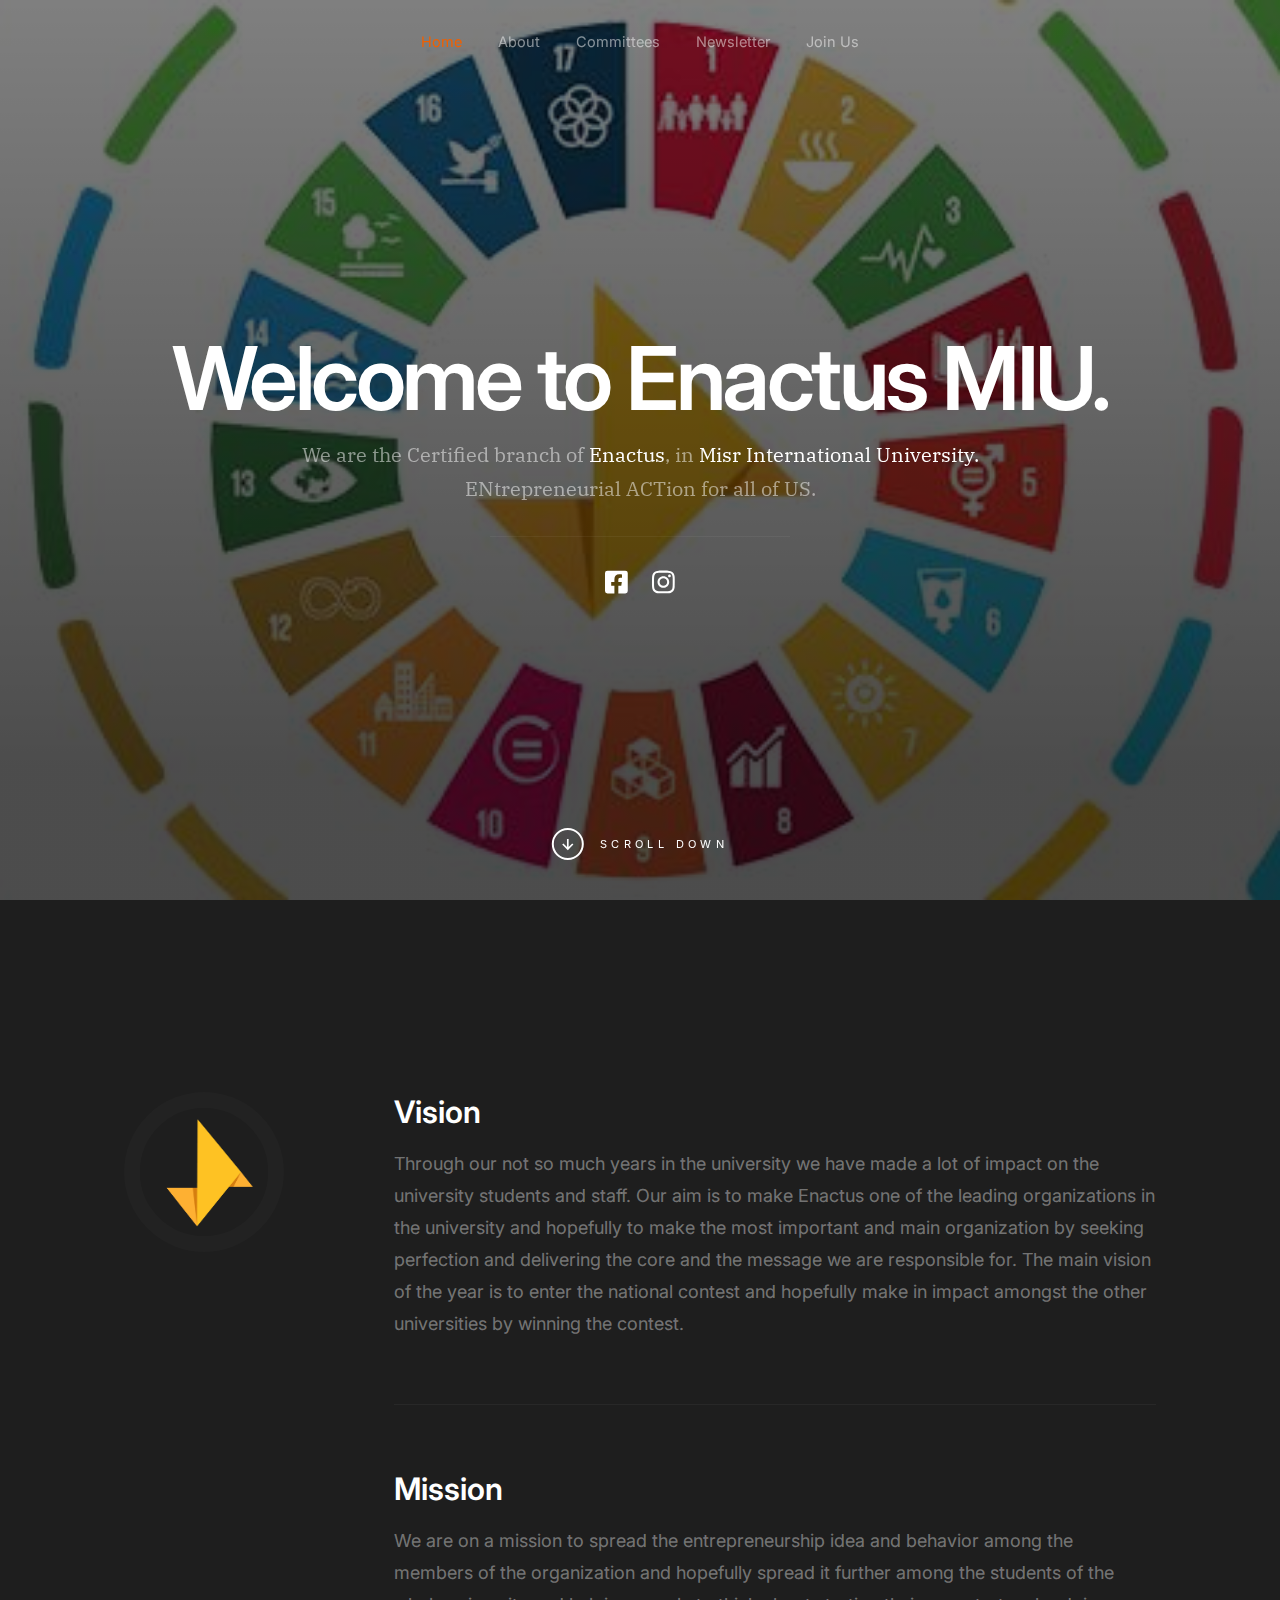
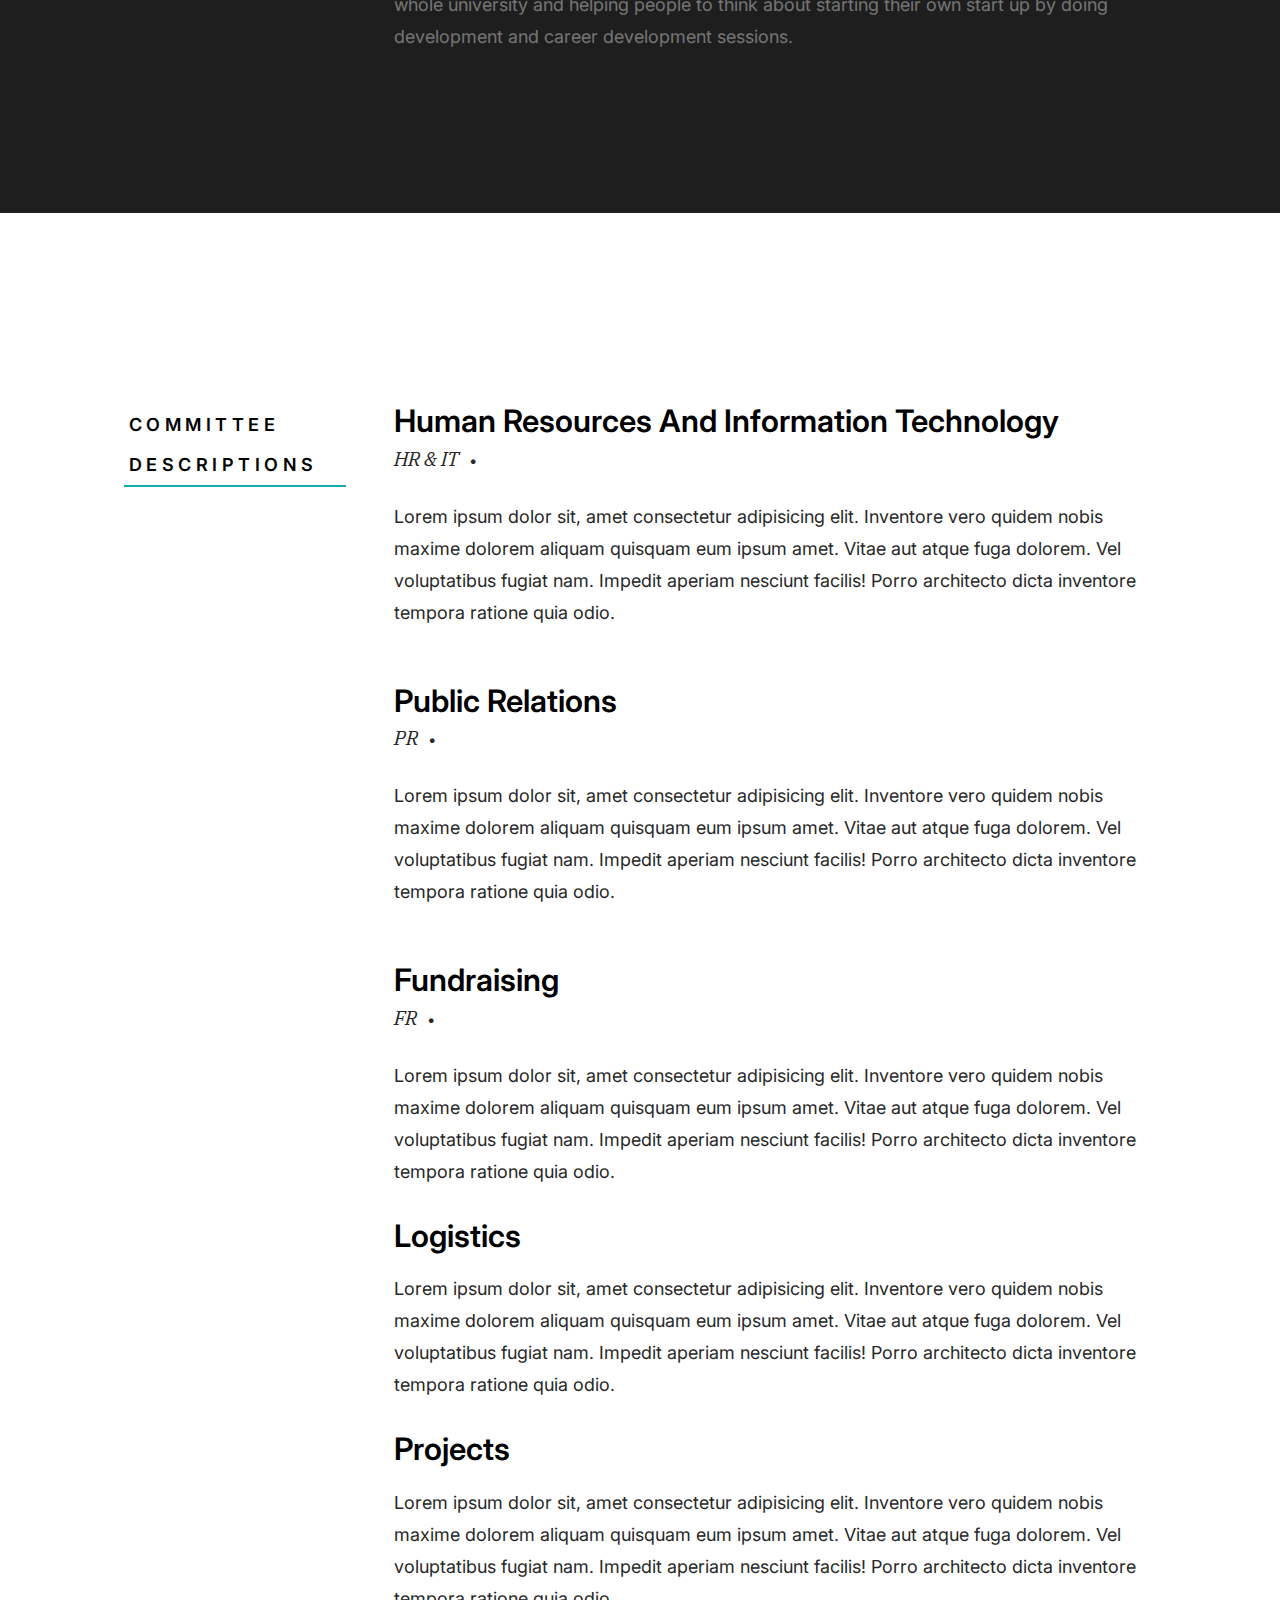
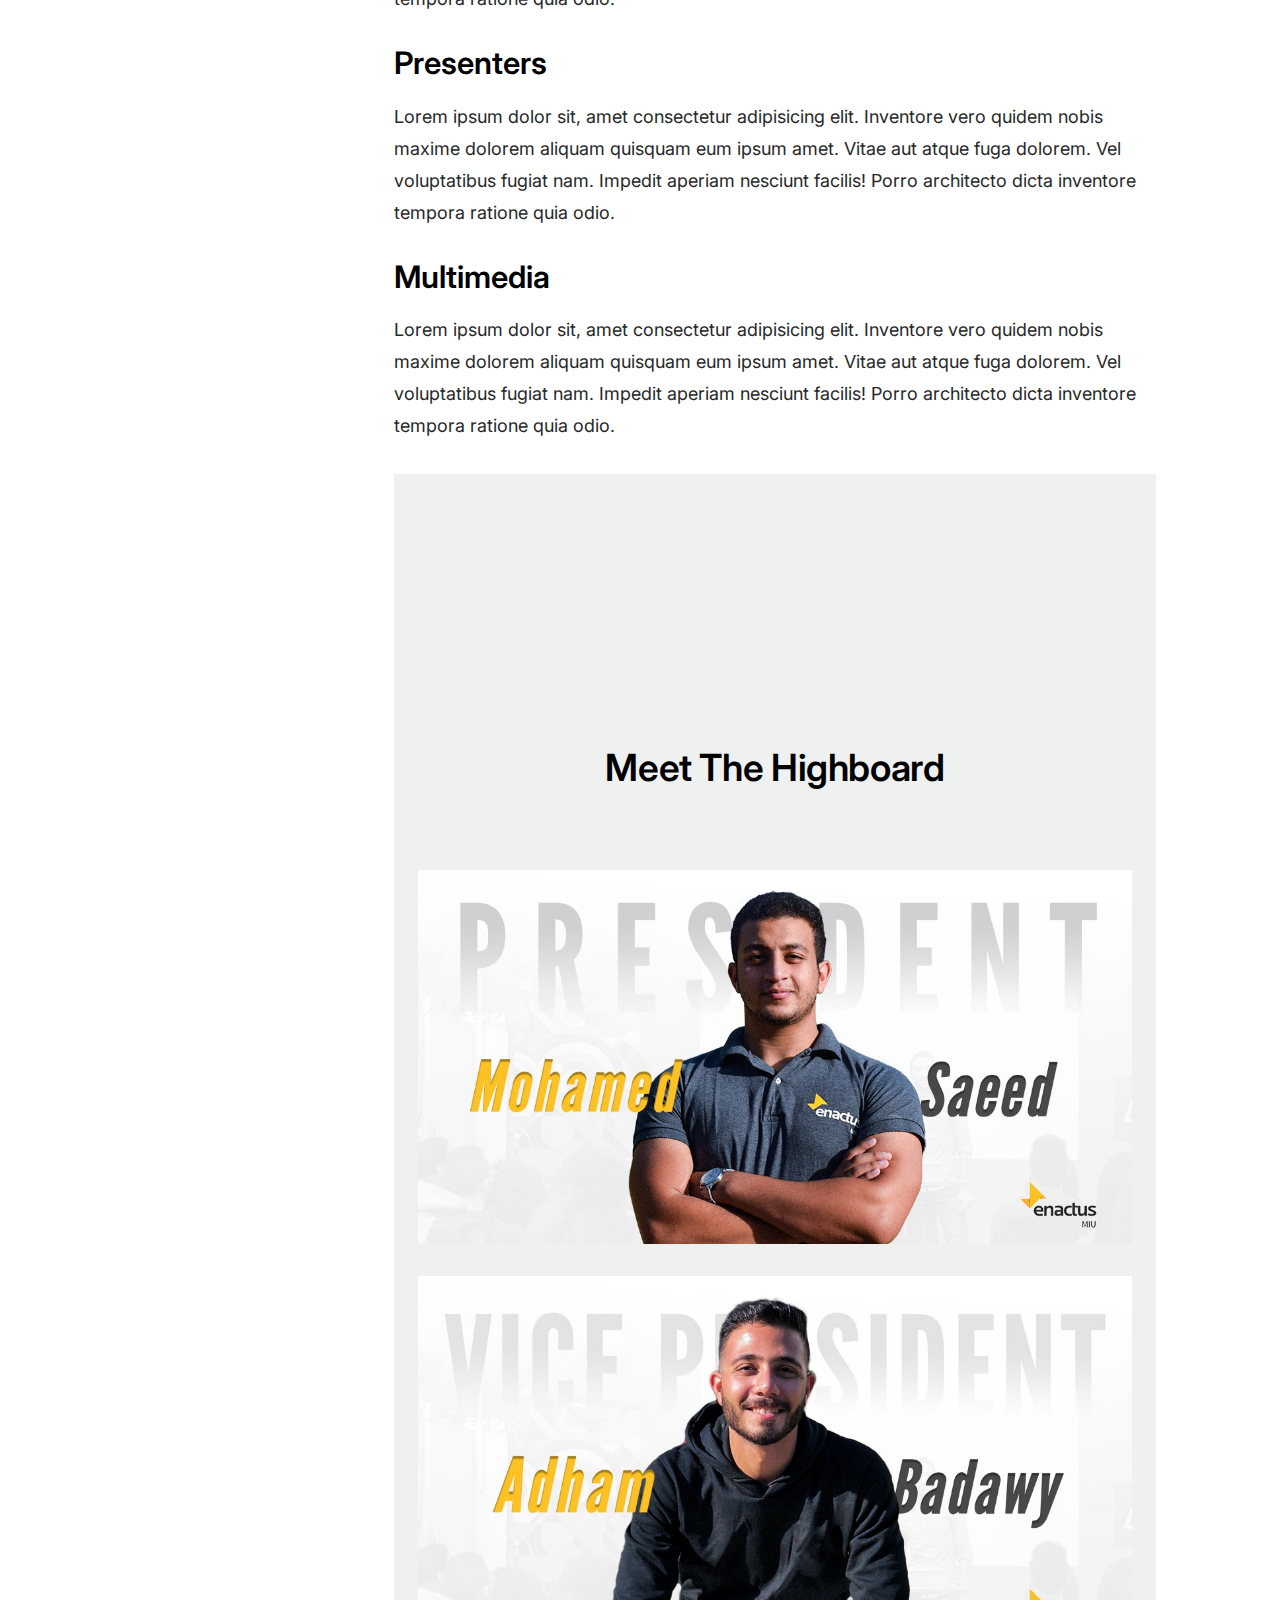
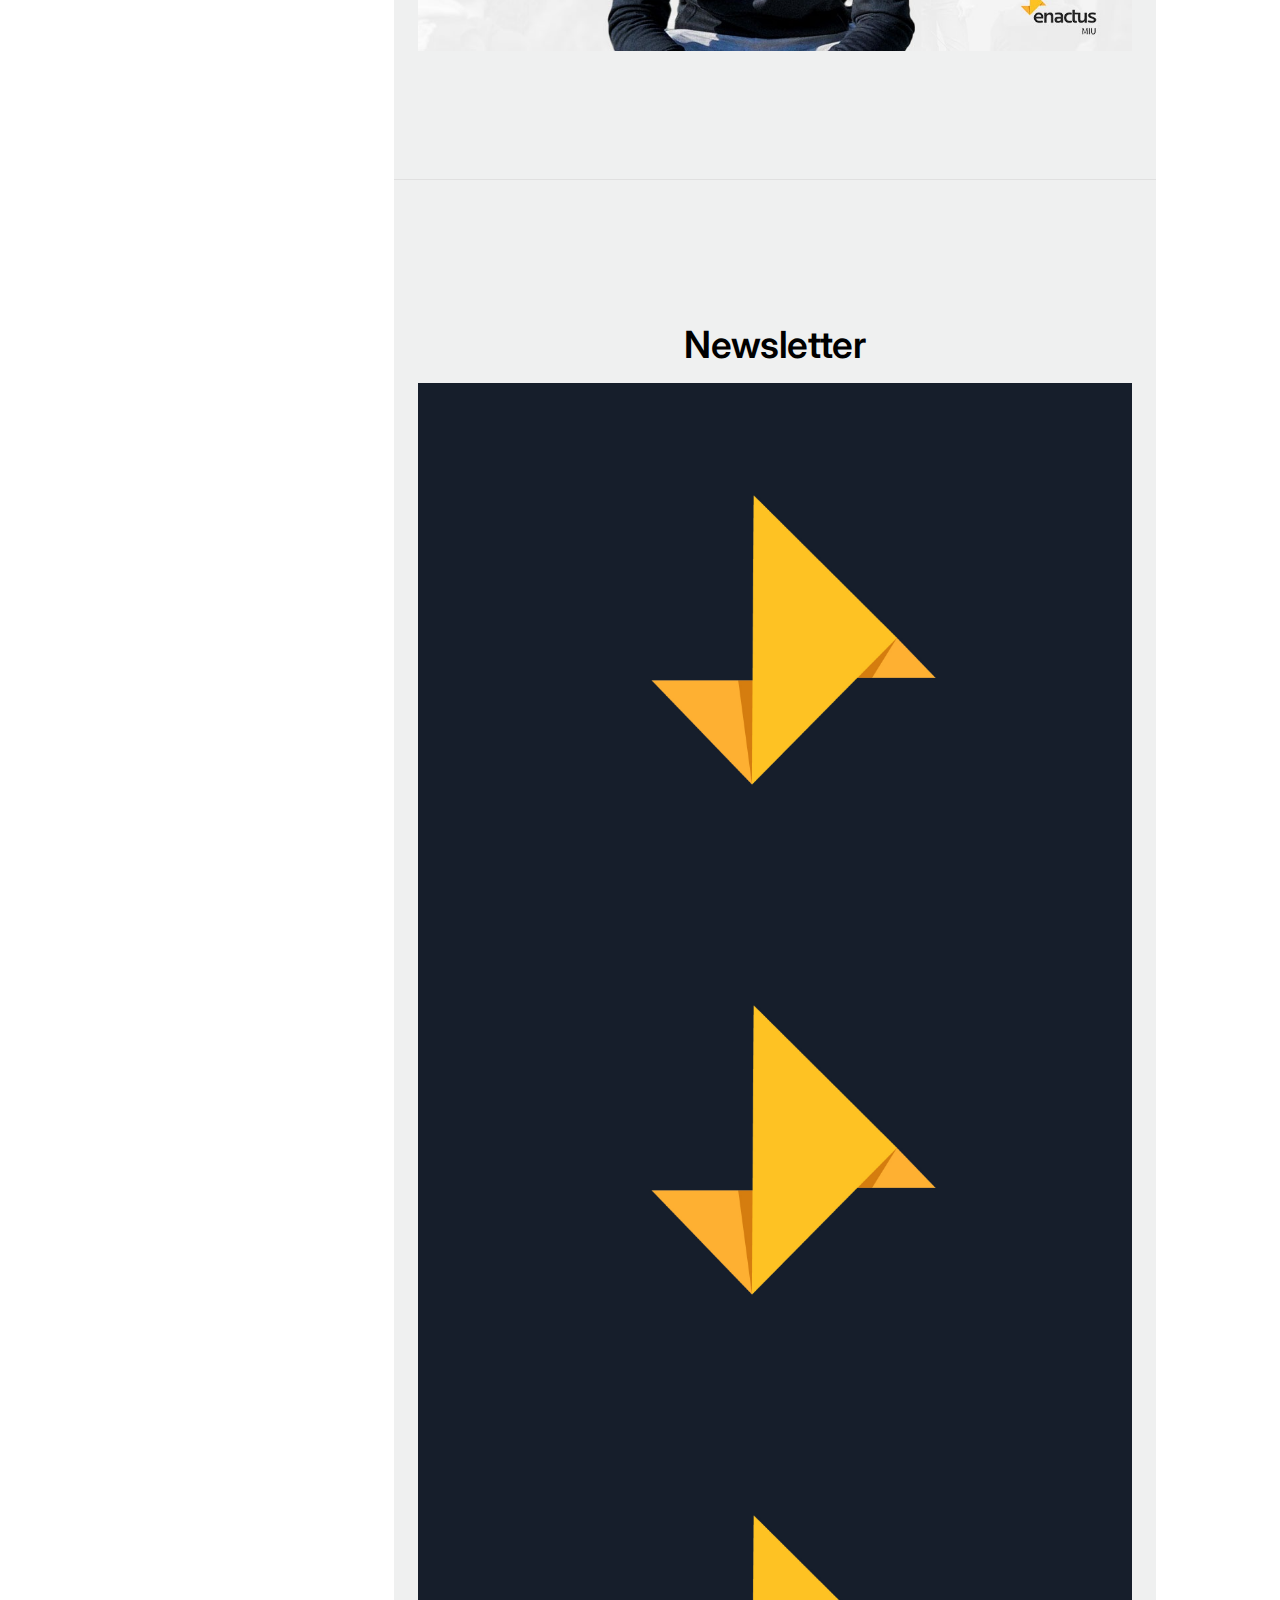
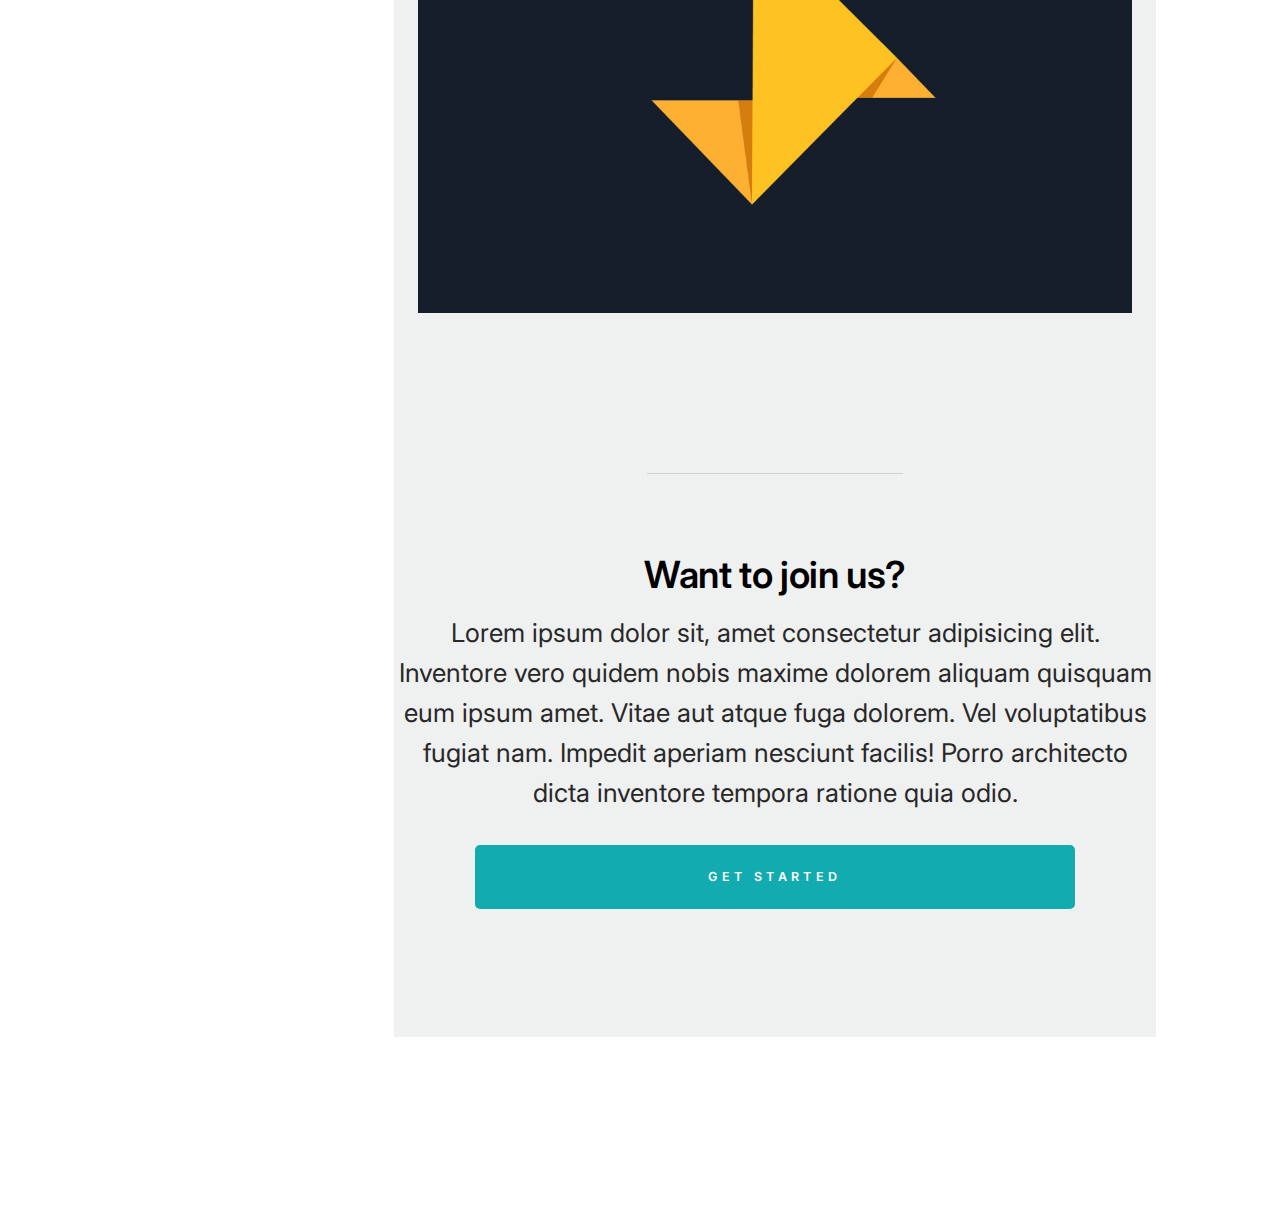
==== index.html @ d9dc9668 "Update index.html" ====
<!DOCTYPE html>
<html class="no-js" lang="en">
<head>

    <!--- basic page needs
    ================================================== -->
    <meta charset="utf-8">
    <title>EnactusMiu</title>
    <meta name="description" content="">
    <meta name="author" content="">

    <!-- mobile specific metas
    ================================================== -->
    <meta name="viewport" content="width=device-width, initial-scale=1">

    <!-- CSS
    ================================================== -->
    <link rel="stylesheet" href="css/styles.css">
    <link rel="stylesheet" href="css/vendor.css">

    <!-- script
    ================================================== -->
    <script defer src="js/vendor/fontawesome/all.min.js"></script>

    <!-- favicons
    ================================================== -->
    <link rel="apple-touch-icon" sizes="180x180" href="apple-touch-icon.png">
    <link rel="icon" type="image/png" sizes="32x32" href="enactus.png">
    <link rel="icon" type="image/png" sizes="16x16" href="enactus.png">
    <link rel="manifest" href="site.webmanifest">

</head>

<body id="top" class="ss-preload">


    <!-- preloader
    ================================================== -->
    <div id="preloader">
        <div id="loader"></div>
    </div>


    <!-- header
    ================================================== -->
     <header class="s-header">
        <div class="row s-header__nav-wrap">
            <nav class="s-header__nav">
                <ul>
                    <li class="current"><a class="smoothscroll" href="#hero">Home</a></li>
                    <li><a class="smoothscroll" href="#about">About</a></li>
                    <li><a class="smoothscroll" href="#resume">Committees</a></li>
                    <li><a class="smoothscroll" href="#portfolio">Newsletter</a></li>
                    <li><a class="smoothscroll" href="styles.html">Join Us</a></li>
                    
                </ul>
            </nav>
        </div> <!-- end row -->
        
        <a class="s-header__menu-toggle" href="#0" title="Menu">
            <span class="s-header__menu-icon"></span>
        </a>
    </header> <!-- end s-header -->



    <!-- hero
    ================================================== -->
    <section id="hero" class="s-hero target-section">

        <div class="s-hero__bg rellax" data-rellax-speed="-7"></div>

        <div class="row s-hero__content">
            <div class="column">

                <div class="s-hero__content-about">

                    <h1>Welcome to Enactus MIU.</h1>


                    <h3>
                    We are the Certified branch of <span>Enactus</span>, in <span>Misr International University.</span> ENtrepreneurial ACTion for all of US.
                    </h3>

                    <div class="s-hero__content-social">
                        <a href="https://www.facebook.com/enactusmiu"><i class="fab fa-facebook-square" aria-hidden="true"></i></a>
                     
                        <a href="https://instagram.com/enactusmiu?utm_medium=copy_link"><i class="fab fa-instagram" aria-hidden="true"></i></a>
                
                    </div>

                </div> <!-- end s-hero__content-about -->

            </div>
        </div> <!-- s-hero__content -->

        <div class="s-hero__scroll">
            <a href="#about" class="s-hero__scroll-link smoothscroll">
                <span class="scroll-arrow">
                    <svg xmlns="https://www.facebook.com/enactusmiu" width="24" height="24" viewBox="0 0 24 24" style="fill:rgba(0, 0, 0, 1);transform:;-ms-filter:"><path d="M18.707 12.707L17.293 11.293 13 15.586 13 6 11 6 11 15.586 6.707 11.293 5.293 12.707 12 19.414z"></path></svg>
                </span>
                <span class="scroll-text">Scroll Down</span>
            </a>
        </div> <!-- s-hero__scroll -->

    </section> <!-- end s-hero -->


    <!-- about
    ================================================== -->
    <section id="about" class="s-about target-section">

        <div class="row">
            <div class="column large-3 tab-12">
                <img class="s-about__pic" src="images/avatars/Enactus.png" alt="">
            </div>
            <div class="column large-9 tab-12 s-about__content">
                <h3>Vision</h3>
                <p>
                Through our not so much years in the university we have made a lot of
impact on the university students and staff. Our aim is to make Enactus
one of the leading organizations in the university and hopefully to make
the most important and main organization by seeking perfection and
delivering the core and the message we are responsible for.
The main vision of the year is to enter the national contest and hopefully
make in impact amongst the other universities by winning the contest.
                </p>

                <hr>

                <div class="row s-about__content-bottom">
                    <div class="column w-1000-stack">
                        <h3>Mission</h3>
    
                        <p>
                        We are on a mission to spread the entrepreneurship idea and behavior
among the members of the organization and hopefully spread it further
among the students of the whole university and helping people to think
about starting their own start up by doing development and career
development sessions.
                       
                        </p>
                        
                    </div>
                    
                        </a>
                    </div>
                </div>
            </div>
        </div> <!-- end row -->

    </section> <!-- end s-about -->


    <!-- resume
    ================================================== -->
    <section id="resume" class="s-resume target-section">
        
        <div class="row s-resume__section">
            <div class="column large-3 tab-12">
                <h3 class="section-header-allcaps">Committee Descriptions</h3>
            </div>
            <div class="column large-9 tab-12">
                <div class="resume-block">

                    <div class="resume-block__header">
                        <h4 class="h3">Human Resources And Information Technology</h4>
                        <p class="resume-block__header-meta">
                            <span>HR & IT</span> 
                            <span class="resume-block__header-date">
                                
                            </span>
                        </p>
                    </div>

                    <p>
                    Lorem ipsum dolor sit, amet consectetur adipisicing elit. Inventore 
                    vero quidem nobis maxime dolorem aliquam quisquam eum ipsum amet. Vitae 
                    aut atque fuga dolorem. Vel voluptatibus fugiat nam. Impedit aperiam 
                    nesciunt facilis! Porro architecto dicta inventore tempora ratione quia odio.
                    </p>

                </div> <!-- end resume-block -->


                <div class="resume-block">

                    <div class="resume-block__header">
                        <h4 class="h3">Public Relations</h4>
                        <p class="resume-block__header-meta">
                            <span>PR</span> 
                            <span class="resume-block__header-date">
                                
                            </span>
                        </p>
                    </div>

                    <p>
                    Lorem ipsum dolor sit, amet consectetur adipisicing elit. Inventore 
                    vero quidem nobis maxime dolorem aliquam quisquam eum ipsum amet. Vitae 
                    aut atque fuga dolorem. Vel voluptatibus fugiat nam. Impedit aperiam 
                    nesciunt facilis! Porro architecto dicta inventore tempora ratione quia odio.
                    </p>

                </div> <!-- end resume-block -->
  <div class="resume-block">

                    <div class="resume-block__header">
                        <h4 class="h3">Fundraising</h4>
                        <p class="resume-block__header-meta">
                            <span>FR</span> 
                            <span class="resume-block__header-date">
                           
                            </span>
                        </p>
                    </div>

                    <p>
                    Lorem ipsum dolor sit, amet consectetur adipisicing elit. Inventore 
                    vero quidem nobis maxime dolorem aliquam quisquam eum ipsum amet. Vitae 
                    aut atque fuga dolorem. Vel voluptatibus fugiat nam. Impedit aperiam 
                    nesciunt facilis! Porro architecto dicta inventore tempora ratione quia odio.
                    </p>
  <div class="resume-block">

                    <div class="resume-block__header">
                        <h4 class="h3">Logistics</h4>
                        <p class="resume-block__header-meta">
                        
                       
                           
                            </span>
                        </p>
                    </div>

                    <p>
                    Lorem ipsum dolor sit, amet consectetur adipisicing elit. Inventore 
                    vero quidem nobis maxime dolorem aliquam quisquam eum ipsum amet. Vitae 
                    aut atque fuga dolorem. Vel voluptatibus fugiat nam. Impedit aperiam 
                    nesciunt facilis! Porro architecto dicta inventore tempora ratione quia odio.
                    </p>
  <div class="resume-block">

                    <div class="resume-block__header">
                        <h4 class="h3">Projects</h4>
                        <p class="resume-block__header-meta">
                            
                            </span>
                        </p>
                    </div>

                    <p>
                    Lorem ipsum dolor sit, amet consectetur adipisicing elit. Inventore 
                    vero quidem nobis maxime dolorem aliquam quisquam eum ipsum amet. Vitae 
                    aut atque fuga dolorem. Vel voluptatibus fugiat nam. Impedit aperiam 
                    nesciunt facilis! Porro architecto dicta inventore tempora ratione quia odio.
                    </p>
  <div class="resume-block">

                    <div class="resume-block__header">
                        <h4 class="h3">Presenters</h4>
                        <p class="resume-block__header-meta">
                         
                            </span>
                        </p>
                    </div>

                    <p>
                    Lorem ipsum dolor sit, amet consectetur adipisicing elit. Inventore 
                    vero quidem nobis maxime dolorem aliquam quisquam eum ipsum amet. Vitae 
                    aut atque fuga dolorem. Vel voluptatibus fugiat nam. Impedit aperiam 
                    nesciunt facilis! Porro architecto dicta inventore tempora ratione quia odio.
                    </p>
  <div class="resume-block">

                    <div class="resume-block__header">
                        <h4 class="h3">Multimedia</h4>
                        <p class="resume-block__header-meta">
                    
                            </span>
                        </p>
                    </div>

                    <p>
                    Lorem ipsum dolor sit, amet consectetur adipisicing elit. Inventore 
                    vero quidem nobis maxime dolorem aliquam quisquam eum ipsum amet. Vitae 
                    aut atque fuga dolorem. Vel voluptatibus fugiat nam. Impedit aperiam 
                    nesciunt facilis! Porro architecto dicta inventore tempora ratione quia odio.
                    </p>
      
      

    <!-- portfolio
    ================================================== -->
    <section id="portfolio" class="s-portfolio target-section">

        <div class="row s-portfolio__header">
            <div class="column large-12">
                <h2>Meet The Highboard</h2>
            </div>
        </div>
        <br>


       
    <div class="column folio-item">

                </a>

            </div> <!-- end folio-item -->
            <br>
     

            <div class="column folio-item">
                <a href="#modal-02" class="folio-item__thumb">
                  <img src="images/portfolio/saed.jpeg" 
                         srcset="images/portfolio/saed.jpeg, 
                                 images/portfolio/saed.jpeg" alt="">
                </a>
            </div> <!-- end folio-item -->
            <br>
      
            <div class="column folio-item">
                <a href="#modal-03" class="folio-item__thumb">
                    <img src="images/portfolio/adham.jpeg" 
                         srcset="images/portfolio/adham.jpeg , 
                                 images/portfolio/adham.jpeg " alt="">

                </a>

             </div> <!-- end folio-item -->

 <br>
 <br>
 <hr>

    </a>

           <div class="row s-portfolio__header">
            <div class="column large-12">
                <h2> Newsletter</h2>
     

            <div class="column folio-item">
                <a href="#modal-06" class="folio-item__thumb">
                    <img src="images/portfolio/event1.jpg" 
                         srcset="images/portfolio/event1.jpg 1x, 
                                 images/portfolio/event1.jpg 2x" alt="">
                </a>
            </div> <!-- end folio-item -->

            <div class="column folio-item">
                <a href="#modal-07" class="folio-item__thumb">
                    <img src="images/portfolio/event2.jpg" 
                         srcset="images/portfolio/event2.jpg 1x, 
                                 images/portfolio/event2.jpg 2x" alt="">
                </a>
            </div> <!-- end folio-item -->
</a>

            <div class="column folio-item">
                <a href="#modal-08" class="folio-item__thumb">
                    <img src="images/portfolio/event2.jpg" 
                         srcset="images/portfolio/event2.jpg 1x, 
                                 images/portfolio/event2.jpg 2x" alt="">
                </a>
            </div> <!-- end folio-item -->

     </div> <!-- end folio-list -->

        <!-- Modal Templates Popup
        =========================================================== -->


        <div id="modal-02" hidden>
            <div class="modal-popup">
                <img src="images/portfolio/gallery/saed.jpeg" alt="" />
    
                <div class="modal-popup__desc">
                     <h5>Mohamed Saeed</h5>
                   <p>"SAEEEEDDDDD"</p>
                   
                </div>
    
                  
            </div>
        </div> <!-- end modal -->

        <div id="modal-03" hidden>
            <div class="modal-popup">
                <img src="images/portfolio/gallery/adham.jpeg" alt="" />
    
                <div class="modal-popup__desc">
                    <h5>Adham Badawe</h5>
                    <p>"Mon3emmm"</p>
                   
                </div>
    
                
            </div>
        </div> <!-- end modal -->

        <div id="modal-04" hidden>
            <div class="modal-popup">
                <img src="images/portfolio/gallery/adham.jpg" alt="" />
    
                <div class="modal-popup__desc">
                    <h5>Shutterbug</h5>
                    <p>Dolores velit qui quos nobis. Aliquam delectus voluptas quos possimus non voluptatem voluptas voluptas. Est doloribus eligendi porro doloribus voluptatum.</p>
                    <ul class="modal-popup__cat">
                        <li>E-Commerce</li>
                    </ul>
                </div>
    
              
            </div>
        </div> <!-- end modal -->

        <div id="modal-05" hidden>
            <div class="modal-popup">

                <img src="images/portfolio/gallery/g-fuji.jpg" alt="" />
    
                <div class="modal-popup__desc">
                    <h5>Fuji</h5>
                    <p>Proin gravida nibh vel velit auctor aliquet. Aenean sollicitudin, lorem quis bibendum auctor, nisi elit consequat ipsum, nec sagittis sem nibh id elit.</p>
                    <ul class="modal-popup__cat">
                        <li>Product Design</li>
                    </ul>
                </div>
    
                <a href="https://www.facebook.com/enactusmiu" class="modal-popup__details">Check us out</a>>
            </div>
        </div> <!-- end modal -->

        <div id="modal-06" hidden>
            <div class="modal-popup">
                <img src="images/portfolio/gallery/event1.jpg" alt="" />
    
                <div class="modal-popup__desc">
                    <h5>event1</h5>
                    <p>Description</p>
                    <ul class="modal-popup__cat">
                        <li>Descriptionnn</li>
                      
                    </ul>
                </div>
    
              <a href="https://www.facebook.com/enactusmiu" class="modal-popup__details">Event Link</a>>
            </div>
        </div> <!-- end modal -->

        <div id="modal-07" hidden>
            <div class="modal-popup">
                <img src="images/portfolio/gallery/event2.jpg" alt="" />
    
                <div class="modal-popup__desc">
                    <h5>event2</h5>
                    <p>Description.</p>
                    <ul class="modal-popup__cat">
                        <li>Descriptionn</li>
                    
                    </ul>
                </div>
    
              <a href="https://www.facebook.com/enactusmiu" class="modal-popup__details">Event Link</a>>
            </div>
        </div> <!-- end modal -->

        <div id="modal-08" hidden>
            <div class="modal-popup">
                <img src="images/portfolio/gallery/event2.jpg" alt="" />
    
                <div class="modal-popup__desc">
                    <h5>event3</h5>
                    <p>Description</p>
                    <ul class="modal-popup__cat">
                        <li>Descriptionn</li>
                    </ul>
                </div>
    
                <a href="https://www.facebook.com/enactusmiu" class="modal-popup__details">Event Link</a>>
            </div>
        </div> <!-- end modal -->


    </section> <!-- end s-portfolio -->


    <!-- CTA
    ================================================== -->
    <section class="s-cta">

        <div class="row">
            <div class="column">
                <h3 class="h2 section-desc">
                    Want to join us? 
                </h3>
            </div>
        </div> <!-- end heading-block -->

        <div class="row cta-content">
            <div class="column">
                <p>
            Lorem ipsum dolor sit, amet consectetur adipisicing elit. Inventore 
                    vero quidem nobis maxime dolorem aliquam quisquam eum ipsum amet. Vitae 
                    aut atque fuga dolorem. Vel voluptatibus fugiat nam. Impedit aperiam 
                    nesciunt facilis! Porro architecto dicta inventore tempora ratione quia odio.
                </p>
  

                <a href="styles.html" class="btn btn--primary h-full-width">Get Started</a>
            </div>
        </div> <!-- end cta-content -->

    </section> <!-- end s-cta -->

 <div class="ss-go-top">
            <a class="smoothscroll" title="Back to Top" href="#top">
                <svg xmlns="http://www.w3.org/2000/svg" viewBox="0 0 24 24"><path d="M6 4h12v2H6zm5 10v6h2v-6h5l-6-6-6 6z"/></svg>
             </a>
        </div> <!-- end ss-go-top -->
   

    <!-- Java Script
    ================================================== -->
    <script src="js/plugins.js"></script>
    <script src="js/main.js"></script>

</body>

</html>
---- css/styles.css ----
/* =================================================================== 
 * Ceevee Main Stylesheet
 * Template Ver. 2.0.0
 * 01-03-2021
 * ------------------------------------------------------------------
 *
 * TOC:
 * # settings and variables
 *      ## fonts
 *      ## colors
 *      ## vertical spacing and typescale
 *      ## grid variables
 * # normalize
 * # basic/base setup styles
 *      ## media
 *      ## typography resets
 *      ## links
 *      ## inputs
 * # Grid v3.0.0
 *      ## medium screen devices
 *      ## tablets
 *      ## mobile devices
 *      ## small mobile devices <= 400px
 * # block grids
 *      ## block grids - medium screen devices
 *      ## block grids - tablets
 *      ## block grids - mobile devices
 *      ## block grids - small mobile devices <= 400px
 * # MISC 
 * # custom grid, block grid STACK breakpoints
 * # base style overrides 
 *      ## links
 * # typography & general theme styles
 *      ## Lists
 *      ## responsive video container
 *      ## floated image
 *      ## tables
 *      ## spacing
 * # preloader
 *      ## page loaded
 * # forms 
 *      ## Style Placeholder Text
 * # buttons 
 * # additional components
 *      ## skillbars
 *      ## alert box
 *      ## pagination 
 * # common and reusable styles
 *      ## animation stuff 
 *      ## MailtoUI style overrides
 * # site header
 *      ## header nav
 *      ## mobile menu toggle 
 * # hero
 *      ## hero content
 *      ## hero social
 *      ## hero scrolldown
 *      ## animate intro content
 * # resume 
 *      ## resume block
 * # portfolio
 *      ## portfolio list
 *      ## modal popup
 * # CTA
 * # testimonials
 *      ## swiper style overrides
 *      ## testimonial slider 
 * # contact
 *      ## contact block
 * # footer
 *      ## footer social
 *      ## copyright
 *      ## go top
 *
 * ------------------------------------------------------------------ */


/* ===================================================================
 * # settings and variables
 *
 * ------------------------------------------------------------------- */

/* ------------------------------------------------------------------- 
 * ## fonts
 * ------------------------------------------------------------------- */
@import url("https://fonts.googleapis.com/css2?family=IBM+Plex+Serif:ital,wght@0,300;0,400;0,500;0,600;0,700;1,200;1,300;1,400;1,500;1,600&family=Inter:wght@300;400;500;600;700&display=swap");
:root {
    --font-1: "Inter", sans-serif;
    --font-2: "IBM Plex Serif", serif;
    /* monospace
     */
    --font-mono: Consolas, "Andale Mono", Courier, "Courier New", monospace;
}

/* ------------------------------------------------------------------- 
 * ## colors
 * ------------------------------------------------------------------- */
:root {
    /* color-1(#11ABB0)
     * color-2(#F06000)
     */
    --color-1: hsla(182, 82%, 38%, 1);
    --color-2: hsla(24, 100%, 47%, 1);

    /* theme color variations
     */
    --color-1-lighter: hsla(182, 82%, 58%, 1);
    --color-1-light  : hsla(182, 82%, 48%, 1);
    --color-1-dark   : hsla(182, 82%, 28%, 1);
    --color-1-darker : hsla(182, 82%, 18%, 1);
    --color-2-lighter: hsla(24, 100%, 67%, 1);
    --color-2-light  : hsla(24, 100%, 57%, 1);
    --color-2-dark   : hsla(24, 100%, 37%, 1);
    --color-2-darker : hsla(24, 100%, 27%, 1);

    /* feedback colors
     * color-error(#ffd1d2), color-success(#c8e675), 
     * color-info(#d7ecfb), color-notice(#fff099)
     */
    --color-error          : hsla(359, 100%, 91%, 1);
    --color-success        : hsla(76, 69%, 68%, 1);
    --color-info           : hsla(205, 82%, 91%, 1);
    --color-notice         : hsla(51, 100%, 80%, 1);
    --color-error-content  : hsla(359, 50%, 50%, 1);
    --color-success-content: hsla(76, 29%, 28%, 1);
    --color-info-content   : hsla(205, 32%, 31%, 1);
    --color-notice-content : hsla(51, 30%, 30%, 1);

    /* shades 
     * generated using 
     * Tint & Shade Generator 
     * (https://maketintsandshades.com/)
     */
    --color-black  : #000000;
    --color-gray-19: #0a0a0a;
    --color-gray-18: #141414;
    --color-gray-17: #1e1e1e;
    --color-gray-16: #282828;
    --color-gray-15: #323333;
    --color-gray-14: #3b3d3d;
    --color-gray-13: #454747;
    --color-gray-12: #4f5151;
    --color-gray-11: #595b5b;
    --color-gray-10: #636565;
    --color-gray-9 : #737474;
    --color-gray-8 : #828484;
    --color-gray-7 : #929393;
    --color-gray-6 : #a1a3a3;
    --color-gray-5 : #b1b2b2;
    --color-gray-4 : #c1c1c1;
    --color-gray-3 : #d0d1d1;
    --color-gray-2 : #e0e0e0;
    --color-gray-1 : #eff0f0;
    --color-white  : #ffffff;

    /* text
     */
    --color-text       : var(--color-gray-16);
    --color-text-dark  : var(--color-black);
    --color-text-light : var(--color-gray-7);
    --color-placeholder: var(--color-gray-7);

    /* buttons
     */
    --color-btn                   : var(--color-gray-3);
    --color-btn-text              : var(--color-black);
    --color-btn-hover             : var(--color-black);
    --color-btn-hover-text        : var(--color-white);
    --color-btn-primary           : var(--color-1);
    --color-btn-primary-text      : var(--color-white);
    --color-btn-primary-hover     : var(--color-2);
    --color-btn-primary-hover-text: var(--color-white);
    --color-btn-stroke            : var(--color-black);
    --color-btn-stroke-text       : var(--color-black);
    --color-btn-stroke-hover      : var(--color-black);
    --color-btn-stroke-hover-text : var(--color-white);

    /* others
     */
    --color-bg     : var(--color-gray-18);
    --color-border : var(--color-gray-2);
    --border-radius: 5px;
}

/* ------------------------------------------------------------------- 
 * ## vertical spacing and typescale
 * ------------------------------------------------------------------- */
:root {

    /* spacing
     * base font size: 18px 
     * vertical space unit : 32px
     */
    --base-size: 62.5%;
    --base-font-size: 1.8rem;
    --space: 3.2rem;

    /* vertical spacing 
     */
    --vspace-0_125: calc(0.125 * var(--space));
    --vspace-0_25 : calc(0.25 * var(--space));
    --vspace-0_5  : calc(0.5 * var(--space));
    --vspace-0_75 : calc(0.75 * var(--space));
    --vspace-0_875: calc(0.875 * var(--space));
    --vspace-1    : calc(var(--space));
    --vspace-1_25 : calc(1.25 * var(--space));
    --vspace-1_5  : calc(1.5 * var(--space));
    --vspace-1_75 : calc(1.75 * var(--space));
    --vspace-2    : calc(2 * var(--space));
    --vspace-2_5  : calc(2.5 * var(--space));
    --vspace-3    : calc(3 * var(--space));
    --vspace-3_5  : calc(3.5 * var(--space));
    --vspace-4    : calc(4 * var(--space));
    --vspace-4_5  : calc(4.5 * var(--space));
    --vspace-5    : calc(5 * var(--space));

    /* type scale
     * ratio 1:2 | base: 18px
     * -------------------------------------------------------
     *
     * --text-display-3 = (77.40px)
     * --text-display-2 = (64.50px)
     * --text-display-1 = (53.75px)
     * --text-xxxl      = (44.79px)
     * --text-xxl       = (37.32px)
     * --text-xl        = (31.10px)
     * --text-lg        = (25.92px)
     * --text-md        = (21.60px)
     * --text-size      = (18.00px) BASE
     * --text-sm        = (15.00px)
     * --text-xs        = (12.50px)
     *
     * -------------------------------------------------------
     */
    --text-scale-ratio: 1.2;
    --text-size       : var(--base-font-size);
    --text-xs         : calc((var(--text-size) / var(--text-scale-ratio)) / var(--text-scale-ratio));
    --text-sm         : calc(var(--text-xs) * var(--text-scale-ratio));
    --text-md         : calc(var(--text-sm) * var(--text-scale-ratio) * var(--text-scale-ratio));
    --text-lg         : calc(var(--text-md) * var(--text-scale-ratio));
    --text-xl         : calc(var(--text-lg) * var(--text-scale-ratio));
    --text-xxl        : calc(var(--text-xl) * var(--text-scale-ratio));
    --text-xxxl       : calc(var(--text-xxl) * var(--text-scale-ratio));
    --text-display-1  : calc(var(--text-xxxl) * var(--text-scale-ratio));
    --text-display-2  : calc(var(--text-display-1) * var(--text-scale-ratio));
    --text-display-3  : calc(var(--text-display-2) * var(--text-scale-ratio));

    /* default button height
     */
    --vspace-btn: var(--vspace-2);
}

/* on mobile devices below 600px
 */
@media screen and (max-width: 600px) {
    :root {
        --base-font-size: 1.6rem;
        --space: 2.8rem;
    }
}

/* ------------------------------------------------------------------- 
 * ## grid variables
 * ------------------------------------------------------------------- */
:root {

    /* widths for rows and containers
     */
    --width-full    : 100%;
    --width-max     : 1080px;
    --width-wide    : 1400px;
    --width-wider   : 1600px;
    --width-widest  : 1800px;
    --width-narrow  : 800px;
    --width-narrower: 600px;
    --width-grid-max: var(--width-max);

    /* gutters
     */
    --gutter-lg : 2.4rem;
    --gutter-md : 2rem;
    --gutter-mob: 1rem;
}


/* ==========================================================================
 * # normalize
 * normalize.css v8.0.1 | MIT License |
 * github.com/necolas/normalize.css
 *
 * -------------------------------------------------------------------------- */

/* ------------------------------------------------------------------- 
 * ## document
 * ------------------------------------------------------------------- */

/* 1. Correct the line height in all browsers.
 * 2. Prevent adjustments of font size after orientation changes in iOS.*/

html {
    line-height: 1.15;
    /* 1 */
    -webkit-text-size-adjust: 100%;
    /* 2 */
}

/* ------------------------------------------------------------------- 
 * ## sections
 * ------------------------------------------------------------------- */

/* Remove the margin in all browsers. */

body {
    margin: 0;
}

/* Render the `main` element consistently in IE. */

main {
    display: block;
}

/* Correct the font size and margin on `h1` elements within `section` and
 * `article` contexts in Chrome, Firefox, and Safari. */

h1 {
    font-size: 2em;
    margin: 0.67em 0;
}

/* ------------------------------------------------------------------- 
 * ## grouping
 * ------------------------------------------------------------------- */

/* 1. Add the correct box sizing in Firefox.
 * 2. Show the overflow in Edge and IE. */

hr {
    -webkit-box-sizing: content-box;
    box-sizing: content-box;
    /* 1 */
    height: 0;
    /* 1 */
    overflow: visible;
    /* 2 */
}

/* 1. Correct the inheritance and scaling of font size in all browsers.
 * 2. Correct the odd `em` font sizing in all browsers. */

pre {
    font-family: monospace, monospace;
    /* 1 */
    font-size: 1em;
    /* 2 */
}

/* ------------------------------------------------------------------- 
 * ## text-level semantics
 * ------------------------------------------------------------------- */

/* Remove the gray background on active links in IE 10. */

a {
    background-color: transparent;
}

/* 1. Remove the bottom border in Chrome 57-
 * 2. Add the correct text decoration in Chrome, Edge, IE, Opera, and Safari. */

abbr[title] {
    border-bottom: none;
    /* 1 */
    text-decoration: underline;
    /* 2 */
    -webkit-text-decoration: underline dotted;
    text-decoration: underline dotted;
    /* 2 */
}

/* Add the correct font weight in Chrome, Edge, and Safari. */

b, strong {
    font-weight: bolder;
}

/* 1. Correct the inheritance and scaling of font size in all browsers.
 * 2. Correct the odd `em` font sizing in all browsers. */

code, kbd, samp {
    font-family: monospace, monospace;
    /* 1 */
    font-size: 1em;
    /* 2 */
}

/* Add the correct font size in all browsers. */

small {
    font-size: 80%;
}

/* Prevent `sub` and `sup` elements from affecting the line height in
 * all browsers. */

sub, sup {
    font-size: 75%;
    line-height: 0;
    position: relative;
    vertical-align: baseline;
}

sub {
    bottom: -0.25em;
}

sup {
    top: -0.5em;
}

/* ------------------------------------------------------------------- 
 * ## embedded content
 * ------------------------------------------------------------------- */

/* Remove the border on images inside links in IE 10. */

img {
    border-style: none;
}

/* ------------------------------------------------------------------- 
 * ## forms
 * ------------------------------------------------------------------- */

/* 1. Change the font styles in all browsers.
 * 2. Remove the margin in Firefox and Safari. */

button, input, optgroup, select, textarea {
    font-family: inherit;
    /* 1 */
    font-size: 100%;
    /* 1 */
    line-height: 1.15;
    /* 1 */
    margin: 0;
    /* 2 */
}

/* Show the overflow in IE.
 * 1. Show the overflow in Edge. */

button, input {
    /* 1 */
    overflow: visible;
}

/* Remove the inheritance of text transform in Edge, Firefox, and IE.
 * 1. Remove the inheritance of text transform in Firefox. */

button, select {
    /* 1 */
    text-transform: none;
}

/* Correct the inability to style clickable types in iOS and Safari. */

button, [type="button"], [type="reset"], [type="submit"] {
    -webkit-appearance: button;
}

/* Remove the inner border and padding in Firefox. */

button::-moz-focus-inner, [type="button"]::-moz-focus-inner, [type="reset"]::-moz-focus-inner, [type="submit"]::-moz-focus-inner {
    border-style: none;
    padding: 0;
}

/* Restore the focus styles unset by the previous rule. */

button:-moz-focusring, [type="button"]:-moz-focusring, [type="reset"]:-moz-focusring, [type="submit"]:-moz-focusring {
    outline: 1px dotted ButtonText;
}

/* Correct the padding in Firefox. */

fieldset {
    padding: 0.35em 0.75em 0.625em;
}

/* 1. Correct the text wrapping in Edge and IE.
 * 2. Correct the color inheritance from `fieldset` elements in IE.
 * 3. Remove the padding so developers are not caught out when they zero out
 *    `fieldset` elements in all browsers. */

legend {
    -webkit-box-sizing: border-box;
    box-sizing: border-box;
    /* 1 */
    color: inherit;
    /* 2 */
    display: table;
    /* 1 */
    max-width: 100%;
    /* 1 */
    padding: 0;
    /* 3 */
    white-space: normal;
    /* 1 */
}

/* Add the correct vertical alignment in Chrome, Firefox, and Opera. */

progress {
    vertical-align: baseline;
}

/* Remove the default vertical scrollbar in IE 10+. */

textarea {
    overflow: auto;
}

/* 1. Add the correct box sizing in IE 10.
 * 2. Remove the padding in IE 10. */

[type="checkbox"], [type="radio"] {
    -webkit-box-sizing: border-box;
    box-sizing: border-box;
    /* 1 */
    padding: 0;
    /* 2 */
}

/* Correct the cursor style of increment and decrement buttons in Chrome. */

[type="number"]::-webkit-inner-spin-button, [type="number"]::-webkit-outer-spin-button {
    height: auto;
}

/* 1. Correct the odd appearance in Chrome and Safari.
 * 2. Correct the outline style in Safari. */

[type="search"] {
    -webkit-appearance: textfield;
    /* 1 */
    outline-offset: -2px;
    /* 2 */
}

/* Remove the inner padding in Chrome and Safari on macOS. */

[type="search"]::-webkit-search-decoration {
    -webkit-appearance: none;
}

/* 1. Correct the inability to style clickable types in iOS and Safari.
 * 2. Change font properties to `inherit` in Safari. */

::-webkit-file-upload-button {
    -webkit-appearance: button;
    /* 1 */
    font: inherit;
    /* 2 */
}

/* ------------------------------------------------------------------- 
 * ## interactive
 * ------------------------------------------------------------------- */

/* Add the correct display in Edge, IE 10+, and Firefox. */

details {
    display: block;
}

/* Add the correct display in all browsers. */

summary {
    display: list-item;
}

/* ------------------------------------------------------------------- 
 * ## misc
 * ------------------------------------------------------------------- */

/* Add the correct display in IE 10+. */

template {
    display: none;
}

/* Add the correct display in IE 10. */

[hidden] {
    display: none;
}


/* ===================================================================
 * # basic/base setup styles
 *
 * ------------------------------------------------------------------- */
html {
    font-size: 62.5%;
    -webkit-box-sizing: border-box;
    box-sizing: border-box;
}

*, *::before, *::after {
    -webkit-box-sizing: inherit;
    box-sizing: inherit;
}

body {
    font-weight: normal;
    line-height: 1;
    word-wrap: break-word;
    -moz-font-smoothing: grayscale;
    -moz-osx-font-smoothing: grayscale;
    -webkit-font-smoothing: antialiased;
    -webkit-overflow-scrolling: touch;
    -webkit-text-size-adjust: none;
}

/* ------------------------------------------------------------------- 
 * ## media
 * ------------------------------------------------------------------- */
svg, img, video embed, iframe, object {
    max-width: 100%;
    height: 100;
}

/* ------------------------------------------------------------------- 
 * ## typography resets
 * ------------------------------------------------------------------- */
div, dl, dt, dd, ul, ol, li, h1, h2, h3, h4, h5, h6, pre, form, p, blockquote, th, td {
    margin: 0;
    padding: 0;
}

p {
    font-size: inherit;
    text-rendering: optimizeLegibility;
}

em, i {
    font-style: italic;
    line-height: inherit;
}

strong, b {
    font-weight: bold;
    line-height: inherit;
}

small {
    font-size: 60%;
    line-height: inherit;
}

ol, ul {
    list-style: none;
}

li {
    display: block;
}

/* ------------------------------------------------------------------- 
 * ## links
 * ------------------------------------------------------------------- */
a {
    text-decoration: none;
    line-height: inherit;
}

a img {
    border: none;
}

/* ------------------------------------------------------------------- 
 * ## inputs
 * ------------------------------------------------------------------- */
fieldset {
    margin: 0;
    padding: 0;
}

input[type="email"], 
input[type="number"], 
input[type="search"], 
input[type="text"], 
input[type="tel"], 
input[type="url"], 
input[type="password"], textarea {
    -webkit-appearance: none;
    -moz-appearance: none;
    appearance: none;
}


/* ===================================================================
 * # Grid v3.0.0
 *
 *   -----------------------------------------------------------------
 * - Grid breakpoints are based on MAXIMUM WIDTH media queries, 
 *   meaning they apply to that one breakpoint and ALL THOSE BELOW IT.
 * - Grid columns without a specified width will automatically layout 
 *   as equal width columns.
 * ------------------------------------------------------------------- */

/* rows
 * ------------------------------------- */
.row {
    width: 92%;
    max-width: var(--width-grid-max);
    margin: 0 auto;
    display: -ms-flexbox;
    display: -webkit-box;
    display: flex;
    -ms-flex-flow: row wrap;
    -webkit-box-orient: horizontal;
    -webkit-box-direction: normal;
    flex-flow: row wrap;
}

.row .row {
    width: auto;
    max-width: none;
    margin-left: calc(var(--gutter-lg) * -1);
    margin-right: calc(var(--gutter-lg) * -1);
}

/* columns
 * -------------------------------------- */
.column {
    -ms-flex: 1 1 0%;
    -webkit-box-flex: 1;
    flex: 1 1 0%;
    padding: 0 var(--gutter-lg);
}

.collapse>.column, .column.collapse {
    padding: 0;
}

/* flex row containers utility classes
 */
.row.row-wrap {
    -ms-flex-wrap: wrap;
    flex-wrap: wrap;
}

.row.row-nowrap {
    -ms-flex-wrap: none;
    flex-wrap: nowrap;
}

.row.row-y-top {
    -ms-flex-align: start;
    -webkit-box-align: start;
    align-items: flex-start;
}

.row.row-y-bottom {
    -ms-flex-align: end;
    -webkit-box-align: end;
    align-items: flex-end;
}

.row.row-y-center {
    -ms-flex-align: center;
    -webkit-box-align: center;
    align-items: center;
}

.row.row-stretch {
    -ms-flex-align: stretch;
    -webkit-box-align: stretch;
    align-items: stretch;
}

.row.row-baseline {
    -ms-flex-align: baseline;
    -webkit-box-align: baseline;
    align-items: baseline;
}

.row.row-x-left {
    -ms-flex-pack: start;
    -webkit-box-pack: start;
    justify-content: flex-start;
}

.row.row-x-right {
    -ms-flex-pack: end;
    -webkit-box-pack: end;
    justify-content: flex-end;
}

.row.row-x-center {
    -ms-flex-pack: center;
    -webkit-box-pack: center;
    justify-content: center;
}

/* flex item utility alignment classes
 */
.align-center {
    margin: auto;
    -webkit-align-self: center;
    -ms-flex-item-align: center;
    -ms-grid-row-align: center;
    align-self: center;
}

.align-left {
    margin-right: auto;
    -webkit-align-self: center;
    -ms-flex-item-align: center;
    -ms-grid-row-align: center;
    align-self: center;
}

.align-right {
    margin-left: auto;
    -webkit-align-self: center;
    -ms-flex-item-align: center;
    -ms-grid-row-align: center;
    align-self: center;
}

.align-x-center {
    margin-right: auto;
    margin-left: auto;
}

.align-x-left {
    margin-right: auto;
}

.align-x-right {
    margin-left: auto;
}

.align-y-center {
    -webkit-align-self: center;
    -ms-flex-item-align: center;
    -ms-grid-row-align: center;
    align-self: center;
}

.align-y-top {
    -webkit-align-self: flex-start;
    -ms-flex-item-align: start;
    align-self: flex-start;
}

.align-y-bottom {
    -webkit-align-self: flex-end;
    -ms-flex-item-align: end;
    align-self: flex-end;
}

/* large screen column widths 
 */
.large-1 {
    -ms-flex: 0 0 8.33333%;
    -webkit-box-flex: 0;
    flex: 0 0 8.33333%;
    max-width: 8.33333%;
}

.large-2 {
    -ms-flex: 0 0 16.66667%;
    -webkit-box-flex: 0;
    flex: 0 0 16.66667%;
    max-width: 16.66667%;
}

.large-3 {
    -ms-flex: 0 0 25%;
    -webkit-box-flex: 0;
    flex: 0 0 25%;
    max-width: 25%;
}

.large-4 {
    -ms-flex: 0 0 33.33333%;
    -webkit-box-flex: 0;
    flex: 0 0 33.33333%;
    max-width: 33.33333%;
}

.large-5 {
    -ms-flex: 0 0 41.66667%;
    -webkit-box-flex: 0;
    flex: 0 0 41.66667%;
    max-width: 41.66667%;
}

.large-6 {
    -ms-flex: 0 0 50%;
    -webkit-box-flex: 0;
    flex: 0 0 50%;
    max-width: 50%;
}

.large-7 {
    -ms-flex: 0 0 58.33333%;
    -webkit-box-flex: 0;
    flex: 0 0 58.33333%;
    max-width: 58.33333%;
}

.large-8 {
    -ms-flex: 0 0 66.66667%;
    -webkit-box-flex: 0;
    flex: 0 0 66.66667%;
    max-width: 66.66667%;
}

.large-9 {
    -ms-flex: 0 0 75%;
    -webkit-box-flex: 0;
    flex: 0 0 75%;
    max-width: 75%;
}

.large-10 {
    -ms-flex: 0 0 83.33333%;
    -webkit-box-flex: 0;
    flex: 0 0 83.33333%;
    max-width: 83.33333%;
}

.large-11 {
    -ms-flex: 0 0 91.66667%;
    -webkit-box-flex: 0;
    flex: 0 0 91.66667%;
    max-width: 91.66667%;
}

.large-12 {
    -ms-flex: 0 0 100%;
    -webkit-box-flex: 0;
    flex: 0 0 100%;
    max-width: 100%;
}

/* ------------------------------------------------------------------- 
 * ## medium screen devices
 * ------------------------------------------------------------------- */
@media screen and (max-width: 1200px) {
    .row .row {
        margin-left: calc(var(--gutter-md) * -1);
        margin-right: calc(var(--gutter-md) * -1);
    }
    .column {
        padding: 0 var(--gutter-md);
    }
    .medium-1 {
        -ms-flex: 0 0 8.33333%;
        -webkit-box-flex: 0;
        flex: 0 0 8.33333%;
        max-width: 8.33333%;
    }
    .medium-2 {
        -ms-flex: 0 0 16.66667%;
        -webkit-box-flex: 0;
        flex: 0 0 16.66667%;
        max-width: 16.66667%;
    }
    .medium-3 {
        -ms-flex: 0 0 25%;
        -webkit-box-flex: 0;
        flex: 0 0 25%;
        max-width: 25%;
    }
    .medium-4 {
        -ms-flex: 0 0 33.33333%;
        -webkit-box-flex: 0;
        flex: 0 0 33.33333%;
        max-width: 33.33333%;
    }
    .medium-5 {
        -ms-flex: 0 0 41.66667%;
        -webkit-box-flex: 0;
        flex: 0 0 41.66667%;
        max-width: 41.66667%;
    }
    .medium-6 {
        -ms-flex: 0 0 50%;
        -webkit-box-flex: 0;
        flex: 0 0 50%;
        max-width: 50%;
    }
    .medium-7 {
        -ms-flex: 0 0 58.33333%;
        -webkit-box-flex: 0;
        flex: 0 0 58.33333%;
        max-width: 58.33333%;
    }
    .medium-8 {
        -ms-flex: 0 0 66.66667%;
        -webkit-box-flex: 0;
        flex: 0 0 66.66667%;
        max-width: 66.66667%;
    }
    .medium-9 {
        -ms-flex: 0 0 75%;
        -webkit-box-flex: 0;
        flex: 0 0 75%;
        max-width: 75%;
    }
    .medium-10 {
        -ms-flex: 0 0 83.33333%;
        -webkit-box-flex: 0;
        flex: 0 0 83.33333%;
        max-width: 83.33333%;
    }
    .medium-11 {
        -ms-flex: 0 0 91.66667%;
        -webkit-box-flex: 0;
        flex: 0 0 91.66667%;
        max-width: 91.66667%;
    }
    .medium-12 {
        -ms-flex: 0 0 100%;
        -webkit-box-flex: 0;
        flex: 0 0 100%;
        max-width: 100%;
    }
}

/* ------------------------------------------------------------------- 
 * ## tablets
 * ------------------------------------------------------------------- */
@media screen and (max-width: 800px) {
    .row {
        width: 90%;
    }
    .tab-1 {
        -ms-flex: 0 0 8.33333%;
        -webkit-box-flex: 0;
        flex: 0 0 8.33333%;
        max-width: 8.33333%;
    }
    .tab-2 {
        -ms-flex: 0 0 16.66667%;
        -webkit-box-flex: 0;
        flex: 0 0 16.66667%;
        max-width: 16.66667%;
    }
    .tab-3 {
        -ms-flex: 0 0 25%;
        -webkit-box-flex: 0;
        flex: 0 0 25%;
        max-width: 25%;
    }
    .tab-4 {
        -ms-flex: 0 0 33.33333%;
        -webkit-box-flex: 0;
        flex: 0 0 33.33333%;
        max-width: 33.33333%;
    }
    .tab-5 {
        -ms-flex: 0 0 41.66667%;
        -webkit-box-flex: 0;
        flex: 0 0 41.66667%;
        max-width: 41.66667%;
    }
    .tab-6 {
        -ms-flex: 0 0 50%;
        -webkit-box-flex: 0;
        flex: 0 0 50%;
        max-width: 50%;
    }
    .tab-7 {
        -ms-flex: 0 0 58.33333%;
        -webkit-box-flex: 0;
        flex: 0 0 58.33333%;
        max-width: 58.33333%;
    }
    .tab-8 {
        -ms-flex: 0 0 66.66667%;
        -webkit-box-flex: 0;
        flex: 0 0 66.66667%;
        max-width: 66.66667%;
    }
    .tab-9 {
        -ms-flex: 0 0 75%;
        -webkit-box-flex: 0;
        flex: 0 0 75%;
        max-width: 75%;
    }
    .tab-10 {
        -ms-flex: 0 0 83.33333%;
        -webkit-box-flex: 0;
        flex: 0 0 83.33333%;
        max-width: 83.33333%;
    }
    .tab-11 {
        -ms-flex: 0 0 91.66667%;
        -webkit-box-flex: 0;
        flex: 0 0 91.66667%;
        max-width: 91.66667%;
    }
    .tab-12 {
        -ms-flex: 0 0 100%;
        -webkit-box-flex: 0;
        flex: 0 0 100%;
        max-width: 100%;
    }
    .hide-on-tablet {
        display: none;
    }
}

/* ------------------------------------------------------------------- 
 * ## mobile devices
 * ------------------------------------------------------------------- */
@media screen and (max-width: 600px) {
    .row {
        width: 100%;
        padding-left: 6vw;
        padding-right: 6vw;
    }
    .row .row {
        margin-left: calc(var(--gutter-mob) * -1);
        margin-right: calc(var(--gutter-mob) * -1);
        padding-left: 0;
        padding-right: 0;
    }
    .column {
        padding: 0 var(--gutter-mob);
    }
    .mob-1 {
        -ms-flex: 0 0 8.33333%;
        -webkit-box-flex: 0;
        flex: 0 0 8.33333%;
        max-width: 8.33333%;
    }
    .mob-2 {
        -ms-flex: 0 0 16.66667%;
        -webkit-box-flex: 0;
        flex: 0 0 16.66667%;
        max-width: 16.66667%;
    }
    .mob-3 {
        -ms-flex: 0 0 25%;
        -webkit-box-flex: 0;
        flex: 0 0 25%;
        max-width: 25%;
    }
    .mob-4 {
        -ms-flex: 0 0 33.33333%;
        -webkit-box-flex: 0;
        flex: 0 0 33.33333%;
        max-width: 33.33333%;
    }
    .mob-5 {
        -ms-flex: 0 0 41.66667%;
        -webkit-box-flex: 0;
        flex: 0 0 41.66667%;
        max-width: 41.66667%;
    }
    .mob-6 {
        -ms-flex: 0 0 50%;
        -webkit-box-flex: 0;
        flex: 0 0 50%;
        max-width: 50%;
    }
    .mob-7 {
        -ms-flex: 0 0 58.33333%;
        -webkit-box-flex: 0;
        flex: 0 0 58.33333%;
        max-width: 58.33333%;
    }
    .mob-8 {
        -ms-flex: 0 0 66.66667%;
        -webkit-box-flex: 0;
        flex: 0 0 66.66667%;
        max-width: 66.66667%;
    }
    .mob-9 {
        -ms-flex: 0 0 75%;
        -webkit-box-flex: 0;
        flex: 0 0 75%;
        max-width: 75%;
    }
    .mob-10 {
        -ms-flex: 0 0 83.33333%;
        -webkit-box-flex: 0;
        flex: 0 0 83.33333%;
        max-width: 83.33333%;
    }
    .mob-11 {
        -ms-flex: 0 0 91.66667%;
        -webkit-box-flex: 0;
        flex: 0 0 91.66667%;
        max-width: 91.66667%;
    }
    .mob-12 {
        -ms-flex: 0 0 100%;
        -webkit-box-flex: 0;
        flex: 0 0 100%;
        max-width: 100%;
    }
    .hide-on-mobile {
        display: none;
    }
}

/* ------------------------------------------------------------------- 
 * ## small mobile devices <= 400px
 * ------------------------------------------------------------------- */
@media screen and (max-width: 400px) {
    .row .row {
        margin-left: 0;
        margin-right: 0;
    }
    .column {
        -ms-flex: 0 0 100%;
        -webkit-box-flex: 0;
        flex: 0 0 100%;
        max-width: 100%;
        margin-left: 0;
        margin-right: 0;
        padding: 0;
    }
    .hide-on-mobile-small {
        display: none;
    }
}


/* ===================================================================
 * # block grids
 *
 * -------------------------------------------------------------------
 * Equally-sized columns define at parent/row level.
 * ------------------------------------------------------------------- */
.block-large-1-8>.column {
    -ms-flex: 0 0 12.5%;
    -webkit-box-flex: 0;
    flex: 0 0 12.5%;
    max-width: 12.5%;
}

.block-large-1-6>.column {
    -ms-flex: 0 0 16.66667%;
    -webkit-box-flex: 0;
    flex: 0 0 16.66667%;
    max-width: 16.66667%;
}

.block-large-1-5>.column {
    -ms-flex: 0 0 20%;
    -webkit-box-flex: 0;
    flex: 0 0 20%;
    max-width: 20%;
}

.block-large-1-4>.column {
    -ms-flex: 0 0 25%;
    -webkit-box-flex: 0;
    flex: 0 0 25%;
    max-width: 25%;
}

.block-large-1-3>.column {
    -ms-flex: 0 0 33.33333%;
    -webkit-box-flex: 0;
    flex: 0 0 33.33333%;
    max-width: 33.33333%;
}

.block-large-1-2>.column {
    -ms-flex: 0 0 50%;
    -webkit-box-flex: 0;
    flex: 0 0 50%;
    max-width: 50%;
}

.block-large-full>.column {
    -ms-flex: 0 0 100%;
    -webkit-box-flex: 0;
    flex: 0 0 100%;
    max-width: 100%;
}

/* ------------------------------------------------------------------- 
 * ## block grids - medium screen devices
 * ------------------------------------------------------------------- */
@media screen and (max-width: 1200px) {
    .block-medium-1-8>.column {
        -ms-flex: 0 0 12.5%;
        -webkit-box-flex: 0;
        flex: 0 0 12.5%;
        max-width: 12.5%;
    }
    .block-medium-1-6>.column {
        -ms-flex: 0 0 16.66667%;
        -webkit-box-flex: 0;
        flex: 0 0 16.66667%;
        max-width: 16.66667%;
    }
    .block-medium-1-5>.column {
        -ms-flex: 0 0 20%;
        -webkit-box-flex: 0;
        flex: 0 0 20%;
        max-width: 20%;
    }
    .block-medium-1-4>.column {
        -ms-flex: 0 0 25%;
        -webkit-box-flex: 0;
        flex: 0 0 25%;
        max-width: 25%;
    }
    .block-medium-1-3>.column {
        -ms-flex: 0 0 33.33333%;
        -webkit-box-flex: 0;
        flex: 0 0 33.33333%;
        max-width: 33.33333%;
    }
    .block-medium-1-2>.column {
        -ms-flex: 0 0 50%;
        -webkit-box-flex: 0;
        flex: 0 0 50%;
        max-width: 50%;
    }
    .block-medium-full>.column {
        -ms-flex: 0 0 100%;
        -webkit-box-flex: 0;
        flex: 0 0 100%;
        max-width: 100%;
    }
}

/* ------------------------------------------------------------------- 
 * ## block grids - tablets
 * ------------------------------------------------------------------- */
@media screen and (max-width: 800px) {
    .block-tab-1-8>.column {
        -ms-flex: 0 0 12.5%;
        -webkit-box-flex: 0;
        flex: 0 0 12.5%;
        max-width: 12.5%;
    }
    .block-tab-1-6>.column {
        -ms-flex: 0 0 16.66667%;
        -webkit-box-flex: 0;
        flex: 0 0 16.66667%;
        max-width: 16.66667%;
    }
    .block-tab-1-5>.column {
        -ms-flex: 0 0 20%;
        -webkit-box-flex: 0;
        flex: 0 0 20%;
        max-width: 20%;
    }
    .block-tab-1-4>.column {
        -ms-flex: 0 0 25%;
        -webkit-box-flex: 0;
        flex: 0 0 25%;
        max-width: 25%;
    }
    .block-tab-1-3>.column {
        -ms-flex: 0 0 33.33333%;
        -webkit-box-flex: 0;
        flex: 0 0 33.33333%;
        max-width: 33.33333%;
    }
    .block-tab-1-2>.column {
        -ms-flex: 0 0 50%;
        -webkit-box-flex: 0;
        flex: 0 0 50%;
        max-width: 50%;
    }
    .block-tab-full>.column {
        -ms-flex: 0 0 100%;
        -webkit-box-flex: 0;
        flex: 0 0 100%;
        max-width: 100%;
    }
}

/* ------------------------------------------------------------------- 
 * ## block grids - mobile devices
 * ------------------------------------------------------------------- */
@media screen and (max-width: 600px) {
    .block-mob-1-8>.column {
        -ms-flex: 0 0 12.5%;
        -webkit-box-flex: 0;
        flex: 0 0 12.5%;
        max-width: 12.5%;
    }
    .block-mob-1-6>.column {
        -ms-flex: 0 0 16.66667%;
        -webkit-box-flex: 0;
        flex: 0 0 16.66667%;
        max-width: 16.66667%;
    }
    .block-mob-1-5>.column {
        -ms-flex: 0 0 20%;
        -webkit-box-flex: 0;
        flex: 0 0 20%;
        max-width: 20%;
    }
    .block-mob-1-4>.column {
        -ms-flex: 0 0 25%;
        -webkit-box-flex: 0;
        flex: 0 0 25%;
        max-width: 25%;
    }
    .block-mob-1-3>.column {
        -ms-flex: 0 0 33.33333%;
        -webkit-box-flex: 0;
        flex: 0 0 33.33333%;
        max-width: 33.33333%;
    }
    .block-mob-1-2>.column {
        -ms-flex: 0 0 50%;
        -webkit-box-flex: 0;
        flex: 0 0 50%;
        max-width: 50%;
    }
    .block-mob-full>.column {
        -ms-flex: 0 0 100%;
        -webkit-box-flex: 0;
        flex: 0 0 100%;
        max-width: 100%;
    }
}

/* ------------------------------------------------------------------- 
 * ## block grids - small mobile devices <= 400px
 * ------------------------------------------------------------------- */
@media screen and (max-width: 400px) {
    .stack>.column {
        -ms-flex: 0 0 100%;
        -webkit-box-flex: 0;
        flex: 0 0 100%;
        max-width: 100%;
        margin-left: 0;
        margin-right: 0;
        padding: 0;
    }
}


/* ===================================================================
 * # MISC 
 *
 * ------------------------------------------------------------------- */
.h-group:after {
    content: "";
    display: table;
    clear: both;
}

/* misc helper classes
 */
.is-hidden {
    display: none;
}

.is-invisible {
    visibility: hidden;
}

.h-screen-reader-text {
    clip: rect(1px, 1px, 1px, 1px);
    -webkit-clip-path: inset(50%);
    clip-path: inset(50%);
    height: 1px;
    width: 1px;
    margin: -1px;
    overflow: hidden;
    padding: 0;
    border: 0;
    position: absolute;
}

.h-antialiased {
    -webkit-font-smoothing: antialiased;
    -moz-osx-font-smoothing: grayscale;
}

.h-overflow-hidden {
    overflow: hidden;
}

.h-remove-top {
    margin-top: 0;
}

.h-remove-bottom {
    margin-bottom: 0;
}

.h-add-half-bottom {
    margin-bottom: var(--vspace-0_5) !important;
}

.h-add-bottom {
    margin-bottom: var(--vspace-1) !important;
}

.h-no-border {
    border: none;
}

.h-full-width {
    width: 100%;
}

.h-text-center {
    text-align: center;
}

.h-text-left {
    text-align: left;
}

.h-text-right {
    text-align: right;
}

.h-pull-left {
    float: left;
}

.h-pull-right {
    float: right;
}


/* ===================================================================
 * # custom grid, block grid STACK breakpoints
 *
 * ------------------------------------------------------------------- */
@media screen and (max-width: 1000px) {
    .w-1000-stack, .block-1000-stack>.column {
        -ms-flex: 0 0 100%;
        -webkit-box-flex: 0;
        flex: 0 0 100%;
        max-width: 100%;
    }
}

@media screen and (max-width: 700px) {
    .w-700-stack, .block-700-stack>.column {
        -ms-flex: 0 0 100%;
        -webkit-box-flex: 0;
        flex: 0 0 100%;
        max-width: 100%;
    }
}

@media screen and (max-width: 500px) {
    .w-500-stack, .block-500-stack>.column {
        -ms-flex: 0 0 100%;
        -webkit-box-flex: 0;
        flex: 0 0 100%;
        max-width: 100%;
    }
}

/* ===================================================================
 * # base style overrides 
 *
 * ------------------------------------------------------------------- */
html {
    font-size: var(--base-size);
}

html, body {
    height: 100%;
}

body {
    background: var(--color-bg);
    font-family: var(--font-1);
    font-size: var(--text-size);
    font-style: normal;
    font-weight: normal;
    line-height: var(--vspace-1);
    color: var(--color-text);
    margin: 0;
    padding: 0;
}

/* ------------------------------------------------------------------- 
 * ## links
 * ------------------------------------------------------------------- */
a {
    color: var(--color-1);
    -webkit-transition: all 0.3s ease-in-out;
    transition: all 0.3s ease-in-out;
}

a:hover, a:focus, a:active {
    color: var(--color-2);
}

a:hover, a:active {
    outline: 0;
}


/* ===================================================================
 * # typography & general theme styles
 * 
 * ------------------------------------------------------------------- */

/* type scale - ratio 1:2 | base: 18px
 * -------------------------------------------------------------------
 * --text-display-3 = (77.40px)
 * --text-display-2 = (64.50px)
 * --text-display-1 = (53.75px)
 * --text-xxxl      = (44.79px)
 * --text-xxl       = (37.32px)
 * --text-xl        = (31.10px)
 * --text-lg        = (25.92px)
 * --text-md        = (21.60px)
 * --text-size      = (18.00px) BASE
 * --text-sm        = (15.00px)
 * --text-xs        = (12.50px)
 * -------------------------------------------------------------------- */
h1, h2, h3, h4, h5, h6, 
.h1, .h2, .h3, .h4, .h5, .h6 {
    font-family: var(--font-1);
    font-weight: 600;
    font-style: normal;
    color: var(--color-text-dark);
    -webkit-font-variant-ligatures: common-ligatures;
    font-variant-ligatures: common-ligatures;
    text-rendering: optimizeLegibility;
}

h1, .h1 {
    margin-top: var(--vspace-3);
    margin-bottom: var(--vspace-0_75);
}

h2, .h2, h3, .h3, h4, .h4 {
    margin-top: var(--vspace-2_5);
    margin-bottom: var(--vspace-0_5);
}

h5, .h5, h6, .h6 {
    margin-top: var(--vspace-1_5);
    margin-bottom: var(--vspace-0_5);
}

h1, .h1 {
    font-size: var(--text-display-1);
    line-height: calc(var(--vspace-1_75) + var(--vspace-0_125));
    letter-spacing: -.015em;
}

@media screen and (max-width: 600px) {
    h1, .h1 {
        font-size: var(--text-xxxl);
        line-height: var(--vspace-1_75);
    }
}

h2, .h2 {
    font-size: var(--text-xxl);
    line-height: calc(var(--vspace-1_25) + var(--vspace-0_125));
    letter-spacing: -.01em;
}

h3, .h3 {
    font-size: var(--text-xl);
    line-height: var(--vspace-1_25);
}

h4, .h4 {
    font-size: var(--text-lg);
    line-height: var(--vspace-1);
}

h5, .h5 {
    font-size: var(--text-md);
    line-height: calc(0.875 * var(--space));
}

h6, .h6 {
    font-size: var(--text-sm);
    font-weight: 700;
    line-height: var(--vspace-0_75);
    text-transform: uppercase;
    letter-spacing: .2em;
}

.lead, .attention-getter {
    font-weight: 300;
    font-size: var(--text-md);
    line-height: calc(1.125 * var(--space));
    color: var(--color-text-dark);
}

@media screen and (max-width: 400px) {
    .lead, .attention-getter {
        font-size: calc(var(--text-size) * 1.0556);
    }
}

figure img, p img {
    margin: 0;
    vertical-align: bottom;
}

em, i, strong, b {
    font-size: inherit;
    line-height: inherit;
}

em, i {
    font-family: var(--font-1);
    font-style: italic;
}

strong, b {
    font-family: var(--font-1);
    font-weight: 600;
    color: var(--color-text-dark);
}

small {
    font-size: var(--text-sm);
    font-weight: 500;
    line-height: var(--vspace-0_5);
}

blockquote {
    margin: 0 0 var(--vspace-1) 0;
    padding: var(--vspace-1) var(--vspace-1_5);
    border-left: 4px solid black;
    position: relative;
}

@media screen and (max-width: 400px) {
    blockquote {
        padding: var(--vspace-0_75) var(--vspace-0_75);
    }
}

blockquote p {
    font-family: var(--font-2);
    font-size: var(--text-lg);
    font-weight: 400;
    font-style: normal;
    line-height: var(--vspace-1_25);
    color: var(--color-text-dark);
    padding: 0;
}

blockquote cite {
    display: block;
    font-family: var(--font-1);
    font-weight: 400;
    font-size: var(--text-sm);
    line-height: var(--vspace-0_75);
    font-style: normal;
}

blockquote cite:before {
    content: "\2014 \0020";
}

blockquote cite, blockquote cite a, blockquote cite a:visited {
    color: var(--color-text-light);
    border: none;
}

figure {
    display: block;
    margin-left: 0;
    margin-right: 0;
}

figure img+figcaption {
    margin-top: var(--vspace-1);
}

figcaption {
    font-size: var(--text-sm);
    text-align: center;
    margin-bottom: 0;
}

var, kbd, samp, code, pre {
    font-family: var(--font-mono);
}

pre {
    padding: var(--vspace-0_75) var(--vspace-1) var(--vspace-1);
    background: var(--color-gray-1);
    overflow-x: auto;
}

code {
    font-size: var(--text-sm);
    line-height: 1.6rem;
    margin: 0 .2rem;
    padding: calc(((var(--vspace-1) - 1.6rem) / 2) - .1rem) calc(.8rem - .1rem);
    white-space: nowrap;
    background: var(--color-gray-1);
    border: 1px solid var(--color-gray-3);
    color: var(--color-text);
    border-radius: 3px;
}

pre>code {
    display: block;
    white-space: pre;
    line-height: var(--vspace-1);
    padding: 0;
    margin: 0;
    border: none;
}

del {
    text-decoration: line-through;
}

abbr {
    font-family: var(--font-1);
    font-weight: 400;
    font-variant: small-caps;
    text-transform: lowercase;
    letter-spacing: .1em;
}

abbr[title], dfn[title] {
    border-bottom: 1px dotted;
    cursor: help;
    text-decoration: none;
}

mark {
    background: var(--color-notice);
    color: var(--color-black);
}

hr {
    border: solid var(--color-border);
    border-width: .1rem 0 0;
    clear: both;
    margin: var(--vspace-2) 0 calc(var(--vspace-2) - .1rem);
    height: 0;
}

hr.fancy {
    border: none;
    margin: var(--vspace-2) 0;
    height: var(--vspace-1);
    text-align: center;
}

hr.fancy::before {
    content: "*****";
    letter-spacing: .3em;
}

/* ------------------------------------------------------------------- 
 * ## Lists
 * ------------------------------------------------------------------- */
ol {
    list-style: decimal;
}

ul {
    list-style: disc;
}

li {
    display: list-item;
}

ol, ul {
    margin-left: 1.6rem;
}

ul li {
    padding-left: .4rem;
}

ul ul, ul ol, ol ol, ol ul {
    margin: 1.6rem 0 1.6rem 1.6rem;
}

ul.disc li {
    display: list-item;
    list-style: none;
    padding: 0 0 0 .8rem;
    position: relative;
}

ul.disc li::before {
    content: "";
    display: inline-block;
    width: var(--vspace-0_25);
    height: var(--vspace-0_25);
    border-radius: 50%;
    background: var(--color-1-dark);
    position: absolute;
    left: -.9em;
    top: .65em;
    vertical-align: middle;
}

dt {
    margin: 0;
    color: var(--color-1);
}

dd {
    margin: 0 0 0 2rem;
}

/* ------------------------------------------------------------------- 
 * ## responsive video container
 * ------------------------------------------------------------------- */
.video-container {
    position: relative;
    padding-bottom: 56.25%;
    height: 0;
    overflow: hidden;
}

.video-container iframe, 
.video-container object, 
.video-container embed, 
.video-container video {
    position: absolute;
    top: 0;
    left: 0;
    width: 100%;
    height: 100%;
}

/* ------------------------------------------------------------------- 
 * ## floated image 
 * ------------------------------------------------------------------- */
img.h-pull-right {
    margin: var(--vspace-0_5) 0 var(--vspace-0_5) 2.8rem;
}

img.h-pull-left {
    margin: var(--vspace-0_5) 2.8rem var(--vspace-0_5) 0;
}

/* ------------------------------------------------------------------- 
 * ## tables
 * ------------------------------------------------------------------- */
table {
    border-width: 0;
    width: 100%;
    max-width: 100%;
    font-family: var(--font-1);
    border-collapse: collapse;
}

th, td {
    padding: var(--vspace-0_5) 3.2rem calc(var(--vspace-0_5) - .1rem);
    text-align: left;
    border-bottom: 1px solid var(--color-border);
}

th {
    padding: var(--vspace-0_5) 3.2rem;
    color: var(--color-text-dark);
    font-family: var(--font-1);
    font-weight: 600;
}

th:first-child, td:first-child {
    padding-left: 0;
}

th:last-child, td:last-child {
    padding-right: 0;
}

.table-responsive {
    overflow-x: auto;
    -webkit-overflow-scrolling: touch;
}

/* ------------------------------------------------------------------- 
 * ## spacing
 * ------------------------------------------------------------------- */
fieldset, 
button, 
.btn {
    margin-bottom: var(--vspace-0_5);
}

input, 
textarea, 
select, 
pre, 
blockquote, 
figure, 
figcaption, 
table, 
p, 
ul, 
ol, 
dl, 
form, 
img, 
.video-container, 
.ss-custom-select {
    margin-bottom: var(--vspace-1);
}


/* =================================================================== 
 * # preloader
 *
 * ------------------------------------------------------------------- */
#preloader {
    position: fixed;
    top: 0;
    left: 0;
    right: 0;
    bottom: 0;
    display: -ms-flexbox;
    display: -webkit-box;
    display: flex;
    -ms-flex-flow: row wrap;
    -webkit-box-orient: horizontal;
    -webkit-box-direction: normal;
    flex-flow: row wrap;
    -ms-flex-pack: center;
    -webkit-box-pack: center;
    justify-content: center;
    -ms-flex-line-pack: center;
    align-content: center;
    background: #050505;
    z-index: 500;
    height: 100vh;
    width: 100%;
    opacity: 1;
}

.no-js #preloader, .oldie #preloader {
    display: none;
}

#loader {
    width: var(--vspace-1_5);
    height: var(--vspace-1_5);
    padding: 0;
    opacity: 1;
}

#loader:before {
    content: "";
    border-top: 4px solid rgba(255, 255, 255, 0.1);
    border-right: 4px solid rgba(255, 255, 255, 0.1);
    border-bottom: 4px solid rgba(255, 255, 255, 0.1);
    border-left: 4px solid white;
    -webkit-animation: load 1.1s infinite linear;
    animation: load 1.1s infinite linear;
    display: block;
    border-radius: 50%;
    width: var(--vspace-1_5);
    height: var(--vspace-1_5);
}

@-webkit-keyframes load {
    0% {
        -webkit-transform: rotate(0deg);
        transform: rotate(0deg);
    }
    100% {
        -webkit-transform: rotate(360deg);
        transform: rotate(360deg);
    }
}

@keyframes load {
    0% {
        -webkit-transform: rotate(0deg);
        transform: rotate(0deg);
    }
    100% {
        -webkit-transform: rotate(360deg);
        transform: rotate(360deg);
    }
}

/* ------------------------------------------------------------------- 
 * ## page loaded
 * ------------------------------------------------------------------- */
.ss-loaded #preloader {
    opacity: 0;
    visibility: hidden;
    -webkit-transition: all .6s .9s ease-in-out;
    transition: all .6s .9s ease-in-out;
}

.ss-loaded #preloader #loader {
    opacity: 0;
    -webkit-transition: opacity .6s ease-in-out;
    transition: opacity .6s ease-in-out;
}


/* ===================================================================
 * # forms 
 *
 * ------------------------------------------------------------------- */
fieldset {
    border: none;
}

input[type="email"], 
input[type="number"], 
input[type="search"], 
input[type="text"], 
input[type="tel"], 
input[type="url"], 
input[type="password"], 
textarea, 
select {
    --input-height: var(--vspace-2);
    --input-line-height: var(--vspace-1);
    --input-vpadding: calc((var(--input-height) - var(--input-line-height)) / 2);
    display: block;
    height: var(--input-height);
    padding: var(--input-vpadding) 0 calc(var(--input-vpadding) - .1rem);
    border: 0;
    outline: none;
    color: var(--color-text);
    font-family: var(--font-1);
    font-size: calc(var(--text-size) * 0.7778);
    line-height: var(--input-line-height);
    max-width: 100%;
    background: transparent;
    border-bottom: 1px solid var(--color-gray-8);
    -webkit-transition: all .3s ease-in-out;
    transition: all .3s ease-in-out;
}

.ss-custom-select {
    position: relative;
    padding: 0;
}

.ss-custom-select select {
    -webkit-appearance: none;
    -moz-appearance: none;
    appearance: none;
    text-indent: 0.01px;
    text-overflow: '';
    margin: 0;
    line-height: 3rem;
    vertical-align: middle;
}

.ss-custom-select select option {
    padding-left: 2rem;
    padding-right: 2rem;
}

.ss-custom-select select::-ms-expand {
    display: none;
}

.ss-custom-select::after {
    border-bottom: 2px solid var(--color-black);
    border-right: 2px solid var(--color-black);
    content: '';
    display: block;
    height: 8px;
    width: 8px;
    margin-top: -7px;
    pointer-events: none;
    position: absolute;
    right: 2.4rem;
    top: 50%;
    -webkit-transition: all 0.15s ease-in-out;
    transition: all 0.15s ease-in-out;
    -webkit-transform-origin: 66% 66%;
    transform-origin: 66% 66%;
    -webkit-transform: rotate(45deg);
    transform: rotate(45deg);
}

textarea {
    min-height: 25.6rem;
}

input[type="email"]:focus, 
input[type="number"]:focus, 
input[type="search"]:focus, 
input[type="text"]:focus, 
input[type="tel"]:focus, 
input[type="url"]:focus, 
input[type="password"]:focus, 
textarea:focus, 
select:focus {
    color: var(--color-black);
    border-bottom: 1px solid var(--color-1);
}

label, legend {
    font-family: var(--font-1);
    font-weight: 700;
    font-size: var(--text-sm);
    line-height: var(--vspace-0_5);
    margin-bottom: var(--vspace-0_5);
    color: var(--color-text-dark);
    display: block;
}

input[type="checkbox"], 
input[type="radio"] {
    display: inline;
}

label>.label-text {
    display: inline-block;
    margin-left: 1rem;
    font-family: var(--font-1);
    line-height: inherit;
}

label>input[type="checkbox"], 
label>input[type="radio"] {
    margin: 0;
    position: relative;
    top: .2rem;
}

/* ------------------------------------------------------------------- 
 * ## Style Placeholder Text
 * ------------------------------------------------------------------- */
::-webkit-input-placeholder {
    /* WebKit, Blink, Edge */
    color: var(--color-placeholder);
}

:-ms-input-placeholder {
    /* Internet Explorer 10-11 */
    color: var(--color-placeholder);
}

::-ms-input-placeholder {
    /* Microsoft Edge */
    color: var(--color-placeholder);
}

::placeholder {
    /* Most modern browsers support this now. */
    color: var(--color-placeholder);
}


/* ===================================================================
 * # buttons 
 *
 * ------------------------------------------------------------------- */
.btn, 
button, 
input[type="submit"], 
input[type="reset"], 
input[type="button"] {
    --btn-height: var(--vspace-btn);
    display: inline-block;
    font-family: var(--font-1);
    font-weight: 600;
    font-size: var(--text-xs);
    text-transform: uppercase;
    letter-spacing: .35em;
    height: var(--btn-height);
    line-height: calc(var(--btn-height) - .4rem);
    padding: 0 3.6rem;
    margin: 0 .4rem 1.6rem 0;
    color: var(--color-btn-text);
    text-decoration: none;
    text-align: center;
    white-space: nowrap;
    cursor: pointer;
    -webkit-transition: all .3s;
    transition: all .3s;
    -webkit-font-smoothing: antialiased;
    -moz-osx-font-smoothing: grayscale;
    border-radius: var(--border-radius);
    background-color: var(--color-btn);
    border: 0.2rem solid var(--color-btn);
}

.btn:hover, 
button:hover, 
input[type="submit"]:hover, 
input[type="reset"]:hover, 
input[type="button"]:hover, 
.btn:focus, 
button:focus, 
input[type="submit"]:focus, 
input[type="reset"]:focus, 
input[type="button"]:focus {
    background-color: var(--color-btn-hover);
    border-color: var(--color-btn-hover);
    color: var(--color-btn-hover-text);
    outline: 0;
}

/* button primary
 * ------------------------------------------------- */
.btn.btn--primary, 
button.btn--primary, 
input[type="submit"].btn--primary, 
input[type="reset"].btn--primary, 
input[type="button"].btn--primary {
    background: var(--color-btn-primary);
    border-color: var(--color-btn-primary);
    color: var(--color-btn-primary-text);
}

.btn.btn--primary:hover, 
button.btn--primary:hover, 
input[type="submit"].btn--primary:hover, 
input[type="reset"].btn--primary:hover, 
input[type="button"].btn--primary:hover, 
.btn.btn--primary:focus, 
button.btn--primary:focus, 
input[type="submit"].btn--primary:focus, 
input[type="reset"].btn--primary:focus, 
input[type="button"].btn--primary:focus {
    background: var(--color-btn-primary-hover);
    border-color: var(--color-btn-primary-hover);
    color: var(--color-btn-primary-hover-text);
}

/* button modifiers
 * ------------------------------------------------- */
.btn.h-full-width, button.h-full-width {
    width: 100%;
    margin-right: 0;
}

.btn--small, button.btn--small {
    --btn-height: calc(var(--vspace-btn) - 1.6rem);
}

.btn--medium, button.btn--medium {
    --btn-height: calc(var(--vspace-btn) + .8rem);
}

.btn--large, button.btn--large {
    --btn-height: calc(var(--vspace-btn) + 1.6rem);
}

.btn--stroke, button.btn--stroke {
    background: transparent !important;
    border: 0.2rem solid var(--color-btn-stroke);
    color: var(--color-btn-stroke-text);
}

.btn--stroke:hover, button.btn--stroke:hover {
    background: var(--color-btn-stroke-hover) !important;
    border: 0.2rem solid var(--color-btn-stroke-hover);
    color: var(--color-btn-stroke-hover-text);
}

.btn--pill, button.btn--pill {
    padding-left: 3.2rem !important;
    padding-right: 3.2rem !important;
    border-radius: 1000px !important;
}


/* =================================================================== 
 * # additional components
 *
 * ------------------------------------------------------------------- */

/* ------------------------------------------------------------------- 
 * ## additional typo styles - (_additional-typo.scss)
 * ------------------------------------------------------------------- */
.drop-cap:first-letter {
    float: left;
    font-family: var(--font-1);
    font-weight: 700;
    font-size: calc(3 * var(--space));
    line-height: 1;
    padding: 0 0.125em 0 0;
    text-transform: uppercase;
    background: transparent;
    color: var(--color-text-dark);
}

/* line definition style 
 * ----------------------------------------------- */
.lining dt, .lining dd {
    display: inline;
    margin: 0;
}

.lining dt+dt:before, .lining dd+dt:before {
    content: "\A";
    white-space: pre;
}

.lining dd+dd:before {
    content: ", ";
}

.lining dd+dd:before {
    content: ", ";
}

.lining dd:before {
    content: ": ";
    margin-left: -0.2em;
}

/* dictionary definition style 
 * ----------------------------------------------- */
.dictionary-style dt {
    display: inline;
    counter-reset: definitions;
}

.dictionary-style dt+dt:before {
    content: ", ";
    margin-left: -0.2em;
}

.dictionary-style dd {
    display: block;
    counter-increment: definitions;
}

.dictionary-style dd:before {
    content: counter(definitions, decimal) ". ";
}

/** 
 * Pull Quotes
 * -----------
 * markup:
 *
 * <figure class="pull-quote">
 *		<blockquote>
 *			<p></p>
 *		</blockquote>
 * </figure>
 *
 * --------------------------------------------------------------------- */
.pull-quote {
    position: relative;
    padding: 0;
    margin-top: 0;
    text-align: center;
    background-color: var(--color-gray-1);
}

.pull-quote blockquote {
    border: none;
    margin: 0 auto;
    max-width: 62rem;
    padding-top: var(--vspace-4);
    padding-bottom: var(--vspace-2);
    position: relative;
}

.pull-quote blockquote p {
    font-weight: 400;
    color: var(--color-text-dark);
}

.pull-quote blockquote:before {
    content: "";
    display: block;
    height: var(--vspace-1_25);
    width: var(--vspace-1_25);
    background-repeat: no-repeat;
    background: center center;
    background-size: contain;
    background-image: url(../images/icons/icon-quote.svg);
    -webkit-transform: translate3d(-50%, 0, 0);
    transform: translate3d(-50%, 0, 0);
    position: absolute;
    top: var(--vspace-1_5);
    left: 50%;
}

/** 
 * Stats Tab
 * ---------
 * markup:
 *
 * <ul class="stats-tabs">
 *		<li><a href="#">[value]<em>[name]</em></a></li>
 *	</ul>
 *
 * Extend this object into your markup.
 *
 * --------------------------------------------------------------------- */
.stats-tabs {
    padding: 0;
    margin: var(--vspace-1) 0;
}

.stats-tabs li {
    display: inline-block;
    margin: 0 1.6rem var(--vspace-0_5) 0;
    padding: 0 1.5rem 0 0;
    border-right: 1px solid var(--color-border);
}

.stats-tabs li:last-child {
    margin: 0;
    padding: 0;
    border: none;
}

.stats-tabs li a {
    display: inline-block;
    font-size: var(--text-lg);
    font-family: var(--font-1);
    font-weight: 600;
    line-height: var(--vspace-1_5);
    border: none;
    color: var(--color-black);
}

.stats-tabs li a:hover {
    color: var(--color-1);
}

.stats-tabs li a em {
    display: block;
    margin: 0;
    font-family: var(--font-1);
    font-size: var(--text-sm);
    line-height: var(--vspace-0_5);
    font-weight: normal;
    font-style: normal;
    color: var(--color-text-light);
}

/* ------------------------------------------------------------------- 
 * ## skillbars
 * ------------------------------------------------------------------- */
.skill-bars-fat {
    list-style: none;
    margin: var(--vspace-2) 0 var(--vspace-1);
}

.skill-bars-fat li {
    height: 5.2rem;
    background: transparent;
    margin-bottom: 5.2rem;
    padding: 0;
    position: relative;
}

.skill-bars-fat li strong {
    font-family: var(--font-1);
    font-weight: 600;
    color: var(--color-text-dark);
    text-transform: uppercase;
    letter-spacing: .2em;
    font-size: calc(var(--text-size) * 0.7778);
    line-height: 2rem;
    position: absolute;
    top: -3.2rem;
    left: 0;
}

.skill-bars-fat li .progress {
    background: var(--color-gray-3);
    position: relative;
    height: 100%;
    border-radius: 3px;
    overflow: hidden;
    position: relative;
}

.skill-bars-fat li .progress::before {
    content: "";
    display: block;
    height: 100%;
    background-color: var(--color-gray-18);
}

.skill-bars-fat li .percent5::before {
    width: 5%;
}

.skill-bars-fat li .percent10::before {
    width: 10%;
}

.skill-bars-fat li .percent15::before {
    width: 15%;
}

.skill-bars-fat li .percent20::before {
    width: 20%;
}

.skill-bars-fat li .percent25::before {
    width: 25%;
}

.skill-bars-fat li .percent30::before {
    width: 30%;
}

.skill-bars-fat li .percent35::before {
    width: 35%;
}

.skill-bars-fat li .percent40::before {
    width: 40%;
}

.skill-bars-fat li .percent45::before {
    width: 45%;
}

.skill-bars-fat li .percent50::before {
    width: 50%;
}

.skill-bars-fat li .percent55::before {
    width: 55%;
}

.skill-bars-fat li .percent60::before {
    width: 60%;
}

.skill-bars-fat li .percent65::before {
    width: 65%;
}

.skill-bars-fat li .percent70::before {
    width: 70%;
}

.skill-bars-fat li .percent75::before {
    width: 75%;
}

.skill-bars-fat li .percent80::before {
    width: 80%;
}

.skill-bars-fat li .percent85::before {
    width: 85%;
}

.skill-bars-fat li .percent90::before {
    width: 90%;
}

.skill-bars-fat li .percent95::before {
    width: 95%;
}

.skill-bars-fat li .percent100::before {
    width: 100%;
}

/* ------------------------------------------------------------------- 
 * ## alert box
 * ------------------------------------------------------------------- */
.alert-box {
    padding: var(--vspace-0_75) 4rem var(--vspace-0_75) 3.2rem;
    margin-bottom: var(--vspace-1);
    border-radius: 4px;
    font-family: var(--font-1);
    font-weight: 500;
    font-size: var(--text-sm);
    line-height: var(--vspace-0_75);
    opacity: 1;
    visibility: visible;
    position: relative;
}

.alert-box__close {
    position: absolute;
    display: block;
    right: 1.6rem;
    top: 1.6rem;
    cursor: pointer;
    width: 12px;
    height: 12px;
}

.alert-box__close::before, 
.alert-box__close::after {
    content: '';
    position: absolute;
    display: inline-block;
    width: 2px;
    height: 12px;
    top: 0;
    left: 5px;
}

.alert-box__close::before {
    -webkit-transform: rotate(45deg);
    transform: rotate(45deg);
}

.alert-box__close::after {
    -webkit-transform: rotate(-45deg);
    transform: rotate(-45deg);
}

.alert-box--error {
    background-color: var(--color-error);
    color: var(--color-error-content);
}

.alert-box--error .alert-box__close::before, 
.alert-box--error .alert-box__close::after {
    background-color: var(--color-error-content);
}

.alert-box--success {
    background-color: var(--color-success);
    color: var(--color-success-content);
}

.alert-box--success .alert-box__close::before, 
.alert-box--success .alert-box__close::after {
    background-color: var(--color-success-content);
}

.alert-box--info {
    background-color: var(--color-info);
    color: var(--color-info-content);
}

.alert-box--info .alert-box__close::before, 
.alert-box--info .alert-box__close::after {
    background-color: var(--color-info-content);
}

.alert-box--notice {
    background-color: var(--color-notice);
    color: var(--color-notice-content);
}

.alert-box--notice .alert-box__close::before, 
.alert-box--notice .alert-box__close::after {
    background-color: var(--color-notice-content);
}

.alert-box.hideit {
    opacity: 0;
    visibility: hidden;
    -webkit-transition: all .5s;
    transition: all .5s;
}

/* -------------------------------------------------------------------
 * ## pagination 
 * ------------------------------------------------------------------- */
.pgn {
    --pgn-num-height: calc(var(--vspace-1) + .4rem);
    margin: var(--vspace-1) auto var(--vspace-1);
    text-align: center;
}

.pgn ul {
    display: inline-block;
    list-style: none;
    margin-left: 0;
    position: relative;
    padding: 0 6rem;
}

.pgn ul li {
    display: inline-block;
    margin: 0;
    padding: 0;
}

.pgn__num {
    font-family: var(--font-1);
    font-weight: 600;
    font-size: var(--text-size);
    line-height: var(--vspace-1);
    display: inline-block;
    padding: .2rem 1.2rem;
    height: var(--pgn-num-height);
    margin: .2rem .2rem;
    color: var(--color-text-dark);
    border-radius: 4px;
    -webkit-transition: all, .3s, ease-in-out;
    transition: all, .3s, ease-in-out;
}

.pgn__num:hover {
    background: var(--color-gray-18);
    color: var(--color-white);
}

.pgn .current, .pgn .current:hover {
    background-color: var(--color-gray-18);
    color: var(--color-white);
}

.pgn .inactive, .pgn .inactive:hover {
    opacity: 0.4;
    cursor: default;
}

.pgn__prev, .pgn__next {
    display: -ms-inline-flexbox;
    display: -webkit-inline-box;
    display: inline-flex;
    -ms-flex-flow: row wrap;
    -webkit-box-orient: horizontal;
    -webkit-box-direction: normal;
    flex-flow: row wrap;
    -ms-flex-pack: center;
    -webkit-box-pack: center;
    justify-content: center;
    -ms-flex-align: center;
    -webkit-box-align: center;
    align-items: center;
    height: var(--pgn-num-height);
    width: 4.8rem;
    line-height: var(--vspace-1);
    border-radius: 4px;
    padding: 0;
    margin: 0;
    opacity: 1;
    font: 0/0 a;
    text-shadow: none;
    color: transparent;
    -webkit-transition: all, .3s, ease-in-out;
    transition: all, .3s, ease-in-out;
    position: absolute;
    top: 50%;
    -webkit-transform: translate3d(0, -50%, 0);
    transform: translate3d(0, -50%, 0);
}

.pgn__prev:hover, .pgn__next:hover {
    background-color: var(--color-gray-18);
}

.pgn__prev svg, .pgn__next svg {
    height: 2.4rem;
    width: 2.4rem;
    -webkit-transition: all, .3s, ease-in-out;
    transition: all, .3s, ease-in-out;
}

.pgn__prev svg path, .pgn__next svg path {
    fill: var(--color-text-dark);
}

.pgn__prev:hover svg path, 
.pgn__prev:focus svg path, 
.pgn__next:hover svg path, 
.pgn__next:focus svg path {
    fill: white;
}

.pgn__prev {
    left: 0;
}

.pgn__next {
    right: 0;
}

.pgn__prev.inactive, 
.pgn__next.inactive {
    opacity: 0.4;
    cursor: default;
}

.pgn__prev.inactive:hover, 
.pgn__next.inactive:hover {
    background-color: transparent;
}

/* ------------------------------------------------------------------- 
 * responsive:
 * pagination
 * ------------------------------------------------------------------- */
@media screen and (max-width: 600px) {
    .pgn ul {
        padding: 0 5.2rem;
    }
}


/* ===================================================================
 * # common and reusable styles
 *
 * ------------------------------------------------------------------- */
.wide {
    max-width: var(--width-wide);
}

.narrow {
    max-width: var(--width-narrow);
}

.sticky-block {
    position: -webkit-sticky;
    position: sticky;
    top: 2rem;
}

.section-header-allcaps {
    display: inline-block;
    font-size: var(--text-size);
    line-height: var(--vspace-1_25);
    text-transform: uppercase;
    letter-spacing: .25em;
    padding-left: .25em;
    padding-bottom: .1em;
    margin-top: 0;
    margin-bottom: var(--vspace-1_5);
    position: relative;
}

.section-header-allcaps:after {
    content: "";
    display: block;
    height: 2px;
    width: 100%;
    background-color: var(--color-1);
    position: absolute;
    left: 0;
    bottom: 0;
}

/* ------------------------------------------------------------------- 
 * ## animation stuff 
 * ------------------------------------------------------------------- */
.animate-this {
    opacity: 0;
    visibility: hidden;
}

.no-js .animate-this, 
.no-cssanimations .animate-this {
    opacity: 1;
    visibility: visible;
}

.animated {
    -webkit-animation-duration: 1s;
    animation-duration: 1s;
    -webkit-animation-fill-mode: both;
    animation-fill-mode: both;
    -webkit-animation-name: fadeInUp;
    animation-name: fadeInUp;
    -webkit-animation-timing-function: cubic-bezier(0, 0.55, 0.45, 1);
    animation-timing-function: cubic-bezier(0, 0.55, 0.45, 1);
}

/* fade in up */
@-webkit-keyframes fadeInUp {
    from {
        opacity: 0;
        visibility: hidden;
        -webkit-transform: translate3d(0, 50%, 0);
        transform: translate3d(0, 50%, 0);
    }
    to {
        opacity: 1;
        visibility: visible;
        -webkit-transform: translate3d(0, 0, 0);
        transform: translate3d(0, 0, 0);
    }
}

@keyframes fadeInUp {
    from {
        opacity: 0;
        visibility: hidden;
        -webkit-transform: translate3d(0, 50%, 0);
        transform: translate3d(0, 50%, 0);
    }
    to {
        opacity: 1;
        visibility: visible;
        -webkit-transform: translate3d(0, 0, 0);
        transform: translate3d(0, 0, 0);
    }
}

/* ------------------------------------------------------------------- 
 * ## MailtoUI style overrides
 * ------------------------------------------------------------------- */
.mailtoui-modal {
    --mailtoui-modal-head-bgcolor: var(--color-gray-18);
    --mailtoui-modal-head-title-color: white;
    --mailtoui-modal-body-bgcolor: var(--color-gray-14);
    --mailtoui-button-bgcolor: var(--color-gray-16);
    --mailtoui-button-text-color: white;
    --mailtoui-button-bgcolor-hover: var(--color-2);
    --mailtoui-button-text-color-hover: white;
    --mailtoui-button-text-size: 16px;
    --mailtoui-email-address-bgcolor: var(--color-gray-10);
    --mailtoui-email-address-text-color: black;
    font-family: var(--font-1);
    background-color: #151515;
    color: white;
}

.mailtoui-modal-content {
    background-color: var(--mailtoui-modal-body-bgcolor);
    border-radius: var(--border-radius);
}

.mailtoui-modal-content button {
    font-weight: 400;
    font-size: 16px;
    margin: 0;
    padding: 0;
}

.mailtoui-modal-head {
    background-color: var(--mailtoui-modal-head-bgcolor);
}

.mailtoui-modal-title {
    font-family: var(--font-1);
    font-weight: 400;
    font-size: 16px;
    color: var(--mailtoui-modal-head-title-color);
}

.mailtoui-modal-close {
    font: 0/0 a;
    text-shadow: none;
    color: transparent;
    font-size: 32px;
    font-weight: 300;
    color: rgba(255, 255, 255, 0.5);
}

.mailtoui-modal-close:hover, .mailtoui-modal-close:focus {
    color: white;
    font-weight: 300;
}

.mailtoui-modal-body {
    background-color: var(--mailtoui-modal-body-bgcolor);
}

.mailtoui-button-text {
    font-size: var(--mailtoui-button-text-size);
    text-transform: none;
    letter-spacing: 0;
}

.mailtoui-button:focus .mailtoui-button-content {
    background-color: var(--color-2);
    color: white;
}

.mailtoui-button-content, .mailtoui-button-copy {
    background-color: var(--mailtoui-button-bgcolor);
    color: var(--mailtoui-button-text-color);
    border-radius: var(--border-radius);
    -webkit-box-shadow: none;
    box-shadow: none;
}

.mailtoui-button-content:hover, 
.mailtoui-button-content:focus, 
.mailtoui-button-copy:hover, 
.mailtoui-button-copy:focus {
    background-color: var(--mailtoui-button-bgcolor-hover);
    color: var(--mailtoui-button-text-color-hover);
}

.mailtoui-copy {
    border-radius: var(--border-radius);
    -webkit-box-shadow: none;
    box-shadow: none;
}

.mailtoui-button-icon-copy {
    line-height: var(--vspace-1);
}

.mailtoui-button-copy-clicked, 
.mailtoui-button-copy-clicked:hover, 
.mailtoui-button-copy-clicked:focus {
    background-color: #1F9D55;
    color: white;
}

.mailtoui-email-address {
    background-color: var(--mailtoui-email-address-bgcolor);
    color: var(--mailtoui-email-address-text-color);
    font-size: 16px;
    line-height: 1;
    border-radius: var(--border-radius);
}

.mailtoui-brand a {
    color: rgba(255, 255, 255, 0.4);
}

.mailtoui-brand a:hover, .mailtoui-brand a:focus {
    font-weight: 400;
    color: white;
}

/* ------------------------------------------------------------------- 
 * responsive:
 * common and reusable styles
 * ------------------------------------------------------------------- */
@media screen and (max-width: 1000px) {
    .section-header-allcaps {
        font-size: calc(var(--text-size) * 0.9444);
    }
}

@media screen and (max-width: 900px) {
    .section-header-allcaps {
        font-size: calc(var(--text-size) * 0.8889);
    }
}

@media screen and (max-width: 800px) {
    .section-header-allcaps {
        font-size: var(--text-size);
        text-align: center;
        margin-bottom: calc(2.75 * var(--space));
    }
}


/* ===================================================================
 * # site header
 *
 * ------------------------------------------------------------------- */
.s-header {
    --header-height: 6.8rem;
    z-index: 100;
    width: 100%;
    background-color: transparent;
    position: absolute;
    top: .8rem;
    left: 0;
}

.s-header__nav-wrap {
    height: var(--header-height);
    min-height: 0;
    -ms-flex-pack: center;
    -webkit-box-pack: center;
    justify-content: center;
    padding: 0 calc(var(--gutter-lg) + 1.2rem);
}

.s-header.offset {
    -webkit-transform: translateY(-100%);
    transform: translateY(-100%);
    -webkit-transition: all .5s;
    transition: all .5s;
}

.s-header.scrolling {
    -webkit-transform: translateY(0);
    transform: translateY(0);
}

.s-header.sticky {
    opacity: 0;
    visibility: hidden;
    background-color: var(--color-gray-19);
    position: fixed;
    top: 0;
    left: 0;
}

.s-header.sticky.scrolling {
    opacity: 1;
    visibility: visible;
}

/* -------------------------------------------------------------------
 * ## header nav
 * ------------------------------------------------------------------- */
.s-header__nav {
    font-family: var(--font-1);
    font-size: 1.45rem;
    font-weight: 400;
    margin: 0;
    padding: 0;
}

.s-header__nav ul {
    display: block;
    text-align: center;
    padding: 0;
    margin: 0;
}

.s-header__nav li {
    list-style: none;
    display: inline-block;
    padding: 0;
    margin: 0;
    position: relative;
}

.s-header__nav a {
    display: block;
    height: var(--header-height);
    line-height: var(--header-height);
    padding: 0 1.6rem;
    color: rgba(255, 255, 255, 0.5);
}

.s-header__nav a:hover, .s-header__nav a:focus {
    color: white;
}

.s-header__nav .current a {
    color: var(--color-2);
}

/* ------------------------------------------------------------------- 
 * ## mobile menu toggle 
 * ------------------------------------------------------------------- */
.s-header__menu-toggle {
    display: none;
    font-family: var(--font-1);
    font-size: 1.3rem;
    text-transform: uppercase;
    letter-spacing: .4rem;
    background-color: var(--color-2);
    color: white;
    width: var(--header-height);
    height: var(--header-height);
    line-height: var(--header-height);
    position: absolute;
    right: 0;
    top: 0;
}

.s-header__menu-toggle .s-header__menu-icon {
    display: block;
    width: 30px;
    height: 2px;
    margin-top: -1px;
    right: auto;
    bottom: auto;
    background-color: white;
    position: absolute;
    left: 19px;
    top: 50%;
    -webkit-transition: all .5s;
    transition: all .5s;
}

.s-header__menu-toggle .s-header__menu-icon::before, 
.s-header__menu-toggle .s-header__menu-icon::after {
    content: '';
    width: 100%;
    height: 100%;
    background-color: inherit;
    position: absolute;
    left: 0;
    -webkit-transition: all .5s;
    transition: all .5s;
}

.s-header__menu-toggle .s-header__menu-icon::before {
    top: -10px;
}

.s-header__menu-toggle .s-header__menu-icon::after {
    bottom: -10px;
}

.s-header__menu-toggle.is-clicked .s-header__menu-icon {
    background-color: rgba(255, 255, 255, 0);
    -webkit-transition: all .1s;
    transition: all .1s;
}

.s-header__menu-toggle.is-clicked .s-header__menu-icon::before, 
.s-header__menu-toggle.is-clicked .s-header__menu-icon::after {
    background-color: white;
}

.s-header__menu-toggle.is-clicked .s-header__menu-icon::before {
    top: 0;
    -webkit-transform: rotate(135deg);
    transform: rotate(135deg);
}

.s-header__menu-toggle.is-clicked .s-header__menu-icon::after {
    bottom: 0;
    -webkit-transform: rotate(225deg);
    transform: rotate(225deg);
}

/* ------------------------------------------------------------------- 
 * responsive:
 * header
 * ------------------------------------------------------------------- */
@media screen and (max-width: 800px) {
    .s-header {
        top: 0;
    }
    .s-header .row {
        display: block;
        width: 100%;
        padding: 0;
    }
    .s-header__nav-wrap, .s-header__nav {
        background-color: #050505;
    }
    .s-header__nav-wrap {
        -webkit-transform: scaleY(0);
        transform: scaleY(0);
        -webkit-transform-origin: top center;
        transform-origin: top center;
        width: 100%;
        position: fixed;
        top: 0;
        left: 0;
    }
    .s-header__nav {
        font-size: var(--text-size);
        font-weight: 500;
        height: auto;
        width: 100%;
        padding: var(--vspace-3) 6.8rem 3.6rem;
        -webkit-transform: translateY(-2rem);
        transform: translateY(-2rem);
        opacity: 0;
        visibility: hidden;
    }
    .s-header__nav ul {
        counter-reset: ctr;
        display: block;
        text-align: left;
        margin: 0 0 var(--vspace-1_75) 0;
        border-top: 1px dotted rgba(255, 255, 255, 0.06);
    }
    .s-header__nav ul li {
        display: block;
        border-bottom: 1px dotted rgba(255, 255, 255, 0.06);
        position: relative;
    }
    .s-header__nav ul li a {
        height: auto;
        padding: var(--vspace-0_5) 0.4rem var(--vspace-0_5) 2.8rem;
        line-height: var(--vspace-1);
        color: white;
    }
    .s-header__nav ul li::before {
        content: counter(ctr, decimal-leading-zero);
        counter-increment: ctr;
        font-size: var(--text-xs);
        color: rgba(255, 255, 255, 0.18);
        position: absolute;
        top: var(--vspace-0_5);
        left: 0;
    }
    .s-header__menu-toggle {
        display: block;
    }
    .menu-is-open .s-header__nav-wrap {
        height: auto;
        min-height: var(--header-height);
        -webkit-transform: scaleY(1);
        transform: scaleY(1);
        -webkit-transition: -webkit-transform 0.5s cubic-bezier(0.215, 0.61, 0.355, 1);
        transition: -webkit-transform 0.5s cubic-bezier(0.215, 0.61, 0.355, 1);
        transition: transform 0.5s cubic-bezier(0.215, 0.61, 0.355, 1);
        transition: transform 0.5s cubic-bezier(0.215, 0.61, 0.355, 1), -webkit-transform 0.5s cubic-bezier(0.215, 0.61, 0.355, 1);
    }
    .menu-is-open .s-header__nav {
        -webkit-transform: translateY(0);
        transform: translateY(0);
        opacity: 1;
        visibility: visible;
        -webkit-transition: all 0.5s cubic-bezier(0.215, 0.61, 0.355, 1);
        transition: all 0.5s cubic-bezier(0.215, 0.61, 0.355, 1);
        -webkit-transition-delay: .5s;
        transition-delay: .5s;
    }
}

@media screen and (max-width: 400px) {
    .s-header__nav {
        padding: 6.8rem 4rem 3.6rem;
    }
}

/* -------------------------------------------------------------------
 * make sure the menu is visible on larger screens
 * ------------------------------------------------------------------- */
@media only screen and (min-width: 801px) {
    .s-header__nav {
        display: block !important;
    }
}


/* ===================================================================
 * # hero
 *
 * ------------------------------------------------------------------- */
.s-hero {
    background-color: var(--color-gray-18);
    width: 100%;
    height: 100vh;
    min-height: calc(25.5 * var(--space));
    overflow: hidden;
    position: relative;
}

.s-hero__bg {
    display: block;
    position: absolute;
    top: 0;
    left: 0;
    right: 0;
    bottom: 0;
    width: 100%;
    height: 100%;
    background-image: url(../images/header-bg-3000.jpg);
    background-repeat: no-repeat;
    background-position: center;
    background-size: cover;
}

.s-hero__bg::before {
    display: block;
    content: "";
    position: absolute;
    top: 0;
    left: 0;
    right: 0;
    bottom: 0;
    width: 100%;
    height: 100%;
    background: black;
    opacity: .5;
}

.s-hero__bg::after {
    display: block;
    content: "";
    position: absolute;
    top: 0;
    left: 0;
    right: 0;
    bottom: 0;
    width: 100%;
    height: 100%;
    background: linear-gradient(360deg, black 15%, rgba(0, 0, 0, 0) 100%);
    opacity: .4;
}

/* ------------------------------------------------------------------- 
 * ## hero content
 * ------------------------------------------------------------------- */
.s-hero__content {
    height: 100%;
    -ms-flex-align: center;
    -webkit-box-align: center;
    align-items: center;
    text-align: center;
    padding-top: 16vh;
    padding-bottom: 12vh;
    position: relative;
}

.s-hero__content h1 {
    font-size: 9.8rem;
    font-weight: 600;
    letter-spacing: -.04em;
    line-height: 1;
    color: white;
    margin-top: 0;
    margin-bottom: 0;
}

.s-hero__content h3 {
    font-family: var(--font-2);
    font-weight: 400;
    font-size: 2.4rem;
    line-height: 1.667;
    color: rgba(255, 255, 255, 0.5);
    margin-top: var(--vspace-0_5);
    margin-right: auto;
    margin-left: auto;
    padding-bottom: var(--vspace-1);
    max-width: 800px;
    position: relative;
}

.s-hero__content h3 span, .s-hero__content h3 a {
    color: white;
}

.s-hero__content h3::after {
    display: block;
    content: "";
    text-align: center;
    height: 1px;
    width: 300px;
    background-color: rgba(255, 255, 255, 0.05);
    -webkit-transform: translateX(-50%);
    transform: translateX(-50%);
    position: absolute;
    bottom: 0;
    left: 50%;
}

/* ------------------------------------------------------------------- 
 * ## hero social
 * ------------------------------------------------------------------- */
.s-hero__content-social {
    display: -ms-inline-flexbox;
    display: -webkit-inline-box;
    display: inline-flex;
    -ms-flex-flow: row wrap;
    -webkit-box-orient: horizontal;
    -webkit-box-direction: normal;
    flex-flow: row wrap;
    font-size: 2.6rem;
    line-height: 1;
    margin-top: var(--vspace-0_5);
}

.s-hero__content-social a {
    color: white;
    margin-right: var(--vspace-0_75);
}

.s-hero__content-social a:hover, 
.s-hero__content-social a:focus {
    color: var(--color-2-light);
}

.s-hero__content-social a:last-child {
    margin-right: 0;
}

/* ------------------------------------------------------------------- 
 * ## hero scrolldown
 * ------------------------------------------------------------------- */
.s-hero__scroll {
    -webkit-transform: translateX(-50%);
    transform: translateX(-50%);
    position: absolute;
    left: 50%;
    bottom: var(--vspace-1_25);
}

.s-hero__scroll-link {
    display: -ms-flexbox;
    display: -webkit-box;
    display: flex;
    -ms-flex-flow: row wrap;
    -webkit-box-orient: horizontal;
    -webkit-box-direction: normal;
    flex-flow: row wrap;
    font-family: var(--font-1);
    font-weight: 400;
    font-size: calc(var(--text-size) * 0.6111);
    line-height: var(--vspace-1);
    text-transform: uppercase;
    letter-spacing: .4em;
    color: white;
}

.s-hero__scroll-link:hover .scroll-text::after, 
.s-hero__scroll-link:focus .scroll-text::after {
    width: 100%;
}

.s-hero__scroll-link .scroll-arrow {
    display: block;
    width: var(--vspace-1);
    height: var(--vspace-1);
    margin-right: 1.6rem;
    border-radius: 50%;
    border: 2px solid white;
    position: relative;
}

.s-hero__scroll-link .scroll-arrow svg {
    height: 2rem;
    width: 2rem;
    -webkit-transform: translate3d(-50%, -50%, 0);
    transform: translate3d(-50%, -50%, 0);
    position: absolute;
    left: 50%;
    top: 50%;
}

.s-hero__scroll-link .scroll-arrow svg path {
    fill: white;
}

.s-hero__scroll-link .scroll-text {
    position: relative;
}

.s-hero__scroll-link .scroll-text::after {
    content: "";
    display: block;
    width: 0;
    height: 1px;
    background-color: white;
    -webkit-transition: all .3s ease-in-out;
    transition: all .3s ease-in-out;
    position: absolute;
    bottom: 0;
    left: 0;
}

/* -------------------------------------------------------------------
 * ## animate hero content
 * ------------------------------------------------------------------- */
.ss-preload .s-header, 
.ss-preload .s-hero {
    visibility: hidden;
    opacity: 0;
}
.ss-preload .s-hero__content {
    opacity: 0;
}
.ss-loaded .s-header,
.ss-loaded .s-hero {
    visibility: visible;
    opacity: 1;
}
.ss-loaded .s-hero__content {
    -webkit-animation-name: fadeInUp;
    animation-name: fadeInUp;
    -webkit-animation-duration: 3s;
    animation-duration: 3s;
    -webkit-animation-timing-function: cubic-bezier(0.23, 1, 0.32, 1);
    animation-timing-function: cubic-bezier(0.23, 1, 0.32, 1);
    -webkit-animation-fill-mode: both;
    animation-fill-mode: both;
}

/* ------------------------------------------------------------------- 
 * responsive:
 * hero
 * ------------------------------------------------------------------- */
@media screen and (max-width: 1600px) {
    .s-hero__content h1 {
        font-size: 9.4rem;
    }
    .s-hero__content h3 {
        font-size: 2.2rem;
    }
}

@media screen and (max-width: 1400px) {
    .s-hero__content h1 {
        font-size: 8.8rem;
    }
    .s-hero__content h3 {
        font-size: 2rem;
        max-width: 680px;
    }
}

@media screen and (max-width: 1200px) {
    .s-hero__content h1 {
        font-size: 8.4rem;
    }
    .s-hero__content h3 {
        font-size: 1.9rem;
    }
}

@media screen and (max-width: 900px) {
    .s-hero__content h1 {
        font-size: 7.6rem;
    }
    .s-hero__content h3 {
        font-size: 1.8rem;
    }
    .s-hero__content-social {
        font-size: 2.4rem;
    }
}

@media screen and (max-width: 800px) {
    .s-hero__content {
        padding-top: 12vh;
    }
    .s-hero__content h1 {
        font-size: 6.8rem;
    }
    .s-hero__content h3 {
        max-width: 600px;
    }
}

@media screen and (max-width: 700px) {
    .s-hero__content h1 {
        font-size: 6.2rem;
    }
}

@media screen and (max-width: 600px) {
    .s-hero__content h1 {
        font-size: 5.8rem;
    }
    .s-hero__content-social {
        font-size: 2.2rem;
    }
}

@media screen and (max-width: 500px) {
    .s-hero__content h1 {
        font-size: 5.2rem;
    }
}

@media screen and (max-width: 400px) {
    .s-hero__content h1 {
        font-size: 4.8rem;
    }
    .s-hero__content h3 {
        font-size: 1.7rem;
    }
    .s-hero__content h3::after {
        width: 240px;
    }
    .s-hero__content-social {
        font-size: 2rem;
    }
    .s-hero__content-social a {
        margin-right: var(--vspace-0_5);
    }
}

@media screen and (max-width: 360px) {
    .s-hero__scroll-link .scroll-arrow {
        display: none;
    }
}


/* ===================================================================
 * # about
 *
 * ------------------------------------------------------------------- */
.s-about {
    --color-border: var(--color-gray-16);
    background-color: var(--color-gray-17);
    padding-top: calc(6 * var(--space));
    padding-bottom: var(--vspace-4);
    color: rgba(255, 255, 255, 0.4);
}

.s-about h3 {
    margin-top: 0;
    color: white;
}

.s-about__pic {
    width: var(--vspace-5);
    height: var(--vspace-5);
    border: 1.6rem solid rgba(255, 255, 255, 0.02);
    border-radius: 50%;
}

.s-about__content-bottom {
    margin-top: var(--vspace-2);
}

.s-about__content-bottom a {
    color: rgba(255, 255, 255, 0.4);
}

.s-about__content-bottom a:hover, 
.s-about__content-bottom a:focus {
    color: white;
}

.s-about__content-bottom .btn--download {
    background-color: white;
    border-color: white;
    color: black;
    margin-right: 0;
}

.s-about__content-bottom .btn--download svg {
    height: 2rem;
    width: 2rem;
    vertical-align: middle;
    margin-right: 1.2rem;
    -webkit-transition: all 0.3s ease-in-out;
    transition: all 0.3s ease-in-out;
}

.s-about__content-bottom .btn--download:hover, 
.s-about__content-bottom .btn--download:focus {
    background-color: var(--color-2);
    border-color: var(--color-2);
}

.s-about__content-bottom .btn--download:hover svg path, 
.s-about__content-bottom .btn--download:focus svg path {
    fill: white;
}

/* ------------------------------------------------------------------- 
 * responsive:
 * about
 * ------------------------------------------------------------------- */
@media screen and (max-width: 1200px) {
    .s-about__pic {
        width: var(--vspace-4_5);
        height: var(--vspace-4_5);
        border-width: 1.4rem;
    }
}

@media screen and (max-width: 900px) {
    .s-about__pic {
        width: var(--vspace-4);
        height: var(--vspace-4);
        border-width: 1.2rem;
    }
}

@media screen and (max-width: 800px) {
    .s-about {
        padding-top: var(--vspace-5);
    }
    .s-about__pic {
        display: none;
    }
}

@media screen and (max-width: 600px) {
    .s-about__content-bottom .btn--download {
        margin-top: var(--vspace-0_5);
        width: 100%;
    }
}

@media screen and (max-width: 360px) {
    .s-about__content-bottom .btn--download svg {
        display: none;
    }
}


/* ===================================================================
 * # resume 
 *
 * ------------------------------------------------------------------- */
.s-resume {
    background-color: white;
    padding-top: calc(6 * var(--space));
    padding-bottom: var(--vspace-4);
}

.s-resume__section {
    border-bottom: 1px solid var(--color-border);
    padding-bottom: var(--vspace-0_75);
    margin-bottom: var(--vspace-2_5);
}

.s-resume__section:last-child {
    border-bottom: none;
    padding-bottom: 0;
    margin-bottom: 0;
}

/* ------------------------------------------------------------------- 
 * ## resume block
 * ------------------------------------------------------------------- */
.resume-block {
    margin-bottom: var(--vspace-1_75);
}

.resume-block h4 {
    line-height: 1.080;
    margin-top: 0;
    margin-bottom: var(--vspace-0_25);
}

.resume-block__header-meta {
    font-family: var(--font-2);
    font-size: calc(var(--text-size) * 1.1111);
    font-style: italic;
    margin-top: -.4rem;
    margin-bottom: var(--vspace-0_75);
}

.resume-block__header-meta span:first-child {
    margin-right: .6rem;
}

.resume-block__header-date {
    display: inline-block;
    font-family: var(--font-1);
    font-size: calc(var(--text-size) * 0.8889);
    font-size: var(--text-sm);
    font-style: normal;
    text-transform: uppercase;
    letter-spacing: .12em;
    color: var(--color-text-light);
}

.resume-block__header-date::before {
    content: "\2022";
    color: var(--color-text);
    margin-right: .2rem;
}

/* ------------------------------------------------------------------- 
 * responsive:
 * resume
 * ------------------------------------------------------------------- */
@media screen and (max-width: 800px) {
    .s-resume {
        padding-top: var(--vspace-4);
    }
    .s-resume__section .column:first-child {
        text-align: center;
    }
}


/* ===================================================================
 * # portfolio
 *
 * ------------------------------------------------------------------- */
.s-portfolio {
    background-color: var(--color-gray-1);
    padding-top: calc(6 * var(--space));
    padding-bottom: var(--vspace-5);
}

.s-portfolio h3 {
    margin-top: 0;
}

.s-portfolio__header {
    text-align: center;
}

/* ------------------------------------------------------------------- 
 * ## portfolio list
 * ------------------------------------------------------------------- */
.folio-list {
    max-width: 1180px;
    margin-top: var(--vspace-2_5);
}

.folio-item__thumb {
    display: block;
    background-color: white;
    position: relative;
    overflow: hidden;
}

.folio-item__thumb::before {
    z-index: 1;
    content: "";
    display: block;
    background-color: rgba(0, 0, 0, 0.8);
    opacity: 0;
    visibility: hidden;
    position: absolute;
    top: 0;
    left: 0;
    right: 0;
    bottom: 0;
    width: 100%;
    height: 100%;
    -webkit-transition: all, .5s;
    transition: all, .5s;
}

.folio-item__thumb::after {
    z-index: 1;
    content: "...";
    font-family: var(--font-2);
    font-weight: 300;
    font-size: 3rem;
    color: white;
    display: block;
    height: 32px;
    width: 32px;
    line-height: 32px;
    margin-left: -16px;
    margin-top: -16px;
    text-align: center;
    opacity: 0;
    visibility: hidden;
    -webkit-transform: scale(0.5);
    transform: scale(0.5);
    -webkit-transition: all, 0.5s cubic-bezier(0.215, 0.61, 0.355, 1);
    transition: all, 0.5s cubic-bezier(0.215, 0.61, 0.355, 1);
    position: absolute;
    left: 50%;
    top: 50%;
}

.folio-item img {
    display: block;
    margin: 0;
    -webkit-transition: all, .5s;
    transition: all, .5s;
}

/* on hover
 *---------------------------------------------- */
.folio-item:hover .folio-item__thumb::before {
    opacity: 1;
    visibility: visible;
}

.folio-item:hover .folio-item__thumb::after {
    opacity: 1;
    visibility: visible;
    -webkit-transform: scale(1);
    transform: scale(1);
}

.folio-item:hover .folio-item__thumb img {
    -webkit-transform: scale(1.05);
    transform: scale(1.05);
}

/* ------------------------------------------------------------------- 
 * ## modal popup
 * ------------------------------------------------------------------- */
.modal-popup {
    max-width: 680px;
    background-color: white;
    font-size: calc(var(--text-size) * 0.9444);
    line-height: 1.647;
    overflow-y: auto;
    position: relative;
}

.modal-popup img {
    margin-bottom: var(--vspace-0_5);
}

.modal-popup h5 {
    margin-top: 0;
}

.modal-popup__desc {
    padding: 0 4rem 1.2rem;
}

.modal-popup__cat {
    list-style: none;
    margin-left: 0;
    font-size: var(--text-sm);
    line-height: var(--vspace-0_5);
    color: var(--color-text-light);
    padding-left: calc(0.875 * var(--space));
    position: relative;
}

.modal-popup__cat::before {
    content: "";
    display: block;
    height: calc(0.625 * var(--space));
    width: calc(0.625 * var(--space));
    background-repeat: no-repeat;
    background-position: center;
    background-size: contain;
    background-image: url(../images/icons/icon-tag.svg);
    position: absolute;
    left: 0;
    top: -0.15em;
}

.modal-popup__cat li {
    display: inline;
    padding-left: 0;
}

.modal-popup__cat li::after {
    content: ", ";
}

.modal-popup__cat li:last-child::after {
    display: none;
}

.modal-popup__details {
    background-color: rgba(0, 0, 0, 0.3);
    font-size: var(--text-sm);
    line-height: calc(var(--vspace-1_5) - 2px);
    border: 1px solid rgba(255, 255, 255, 0.15);
    color: white;
    border-radius: var(--border-radius);
    padding: 0 1.4rem;
    position: absolute;
    top: var(--vspace-1_25);
    left: 4rem;
}

.modal-popup__details:hover, 
.modal-popup__details:focus {
    background-color: var(--color-1);
    border-color: var(--color-1);
    color: white;
}


/* ===================================================================
 * # CTA
 *
 * ------------------------------------------------------------------- */
.s-cta {
    background-color: var(--color-gray-1);
    padding-top: var(--vspace-2_5);
    padding-bottom: var(--vspace-3_5);
    font-weight: 400;
    font-size: var(--text-lg);
    line-height: var(--vspace-1_25);
    text-align: center;
    position: relative;
}

.s-cta .section-desc {
    margin-top: 0;
}

.s-cta::before {
    content: "";
    display: block;
    height: 1px;
    width: 20vw;
    min-width: 150px;
    background-color: var(--color-gray-3);
    -webkit-transform: translateX(-50%);
    transform: translateX(-50%);
    position: absolute;
    top: 0;
    left: 50%;
}

.cta-content {
    max-width: 800px;
}

.cta-content .btn {
    max-width: 600px;
}

/* ------------------------------------------------------------------- 
 * responsive:
 * cta
 * ------------------------------------------------------------------- */
@media screen and (max-width: 800px) {
    .s-cta {
        font-size: var(--text-md);
        line-height: var(--vspace-1);
    }
    .cta-content {
        max-width: 600px;
    }
}

@media screen and (max-width: 600px) {
    .s-cta .section-desc {
        font-size: var(--text-xl);
        line-height: var(--vspace-1_25);
    }
}

@media screen and (max-width: 400px) {
    .s-cta {
        padding-top: var(--vspace-3);
        padding-bottom: var(--vspace-3);
        font-size: var(--text-size);
    }
    .s-cta .section-desc {
        font-size: var(--text-lg);
        line-height: var(--vspace-1);
    }
}


/* ===================================================================
 * # testimonials
 *
 * ------------------------------------------------------------------- */
.s-testimonials {
    padding-top: var(--vspace-5);
    padding-bottom: var(--vspace-3_5);
    color: rgba(255, 255, 255, 0.8);
    background-color: var(--color-gray-19);
    overflow: hidden;
    position: relative;
}

.s-testimonials__bg {
    display: block;
    position: absolute;
    top: 0;
    left: 0;
    right: 0;
    bottom: 0;
    width: 100%;
    height: 100%;
    background-image: url(../images/testimonials-bg-3000.jpg);
    background-repeat: no-repeat;
    background-position: center;
    background-size: cover;
}

.s-testimonials__bg::before {
    display: block;
    content: "";
    position: absolute;
    top: 0;
    left: 0;
    right: 0;
    bottom: 0;
    width: 100%;
    height: 100%;
    background-color: var(--color-gray-19);
    opacity: .8;
}

.s-testimonials h3 {
    margin-top: 0;
    color: white;
}

.s-testimonials__header, .s-testimonials__content {
    position: relative;
}

.s-testimonials__header {
    text-align: center;
    margin-bottom: var(--vspace-2);
}

.s-testimonials__content>.column:first-child {
    min-height: 0;
    min-width: 0;
}

/* ------------------------------------------------------------------- 
 * ## swiper style overrides
 * ------------------------------------------------------------------- */
.s-testimonials .swiper-container {
    padding-bottom: var(--vspace-2_5);
}

.s-testimonials .swiper-container-horizontal .swiper-pagination-bullets .swiper-pagination-bullet {
    margin: 0 9px;
}

.s-testimonials .swiper-pagination-bullet {
    width: 6px;
    height: 6px;
    background: white;
    opacity: 0.4;
}

.s-testimonials .swiper-pagination-bullet-active {
    background: var(--color-1);
    opacity: 1;
}

/* ------------------------------------------------------------------- 
 * ## testimonial slider 
 * ------------------------------------------------------------------- */
.testimonial-slider {
    position: relative;
}

.testimonial-slider p {
    font-weight: 400;
    font-size: 1.7rem;
    line-height: var(--vspace-1);
}

.testimonial-slider__slide {
    position: relative;
}

.testimonial-slider__author {
    display: inline-block;
    min-height: var(--vspace-2);
    margin-bottom: var(--vspace-0_5);
    padding-left: 8.8rem;
    position: relative;
}

.testimonial-slider__avatar {
    width: var(--vspace-2);
    height: var(--vspace-2);
    border-radius: 100%;
    outline: none;
    position: absolute;
    top: 0;
    left: 0;
}

.testimonial-slider__cite {
    display: block;
}

.testimonial-slider__cite strong, 
.testimonial-slider__cite span {
    font-style: normal;
}

.testimonial-slider__cite strong {
    font-size: calc(var(--text-size) * 0.944);
    line-height: var(--vspace-0_5);
    color: white;
}

.testimonial-slider__cite span {
    display: block;
    font-size: calc(var(--text-size) * 0.778);
    font-weight: 300;
    line-height: var(--vspace-0_5);
    color: rgba(255, 255, 255, 0.6);
}

/* ------------------------------------------------------------------- 
 * responsive:
 * testimonials
 * ------------------------------------------------------------------- */
@media screen and (max-width: 800px) {
    .testimonial-slider__slide {
        text-align: center;
    }
}

@media screen and (max-width: 600px) {
    .testimonial-slider__author {
        padding-left: 6.8rem;
    }
}

@media screen and (max-width: 400px) {
    .testimonial-slider__author {
        padding-left: 0;
        margin-bottom: var(--vspace-0_5);
        min-height: 0;
        text-align: center;
    }
    .testimonial-slider__avatar {
        display: inline-block !important;
        margin: 0;
        position: static;
    }
}


/* ===================================================================
 * # contact
 *
 * ------------------------------------------------------------------- */
.s-contact {
    background-color: var(--color-gray-18);
    padding-top: calc(6 * var(--space));
    padding-bottom: var(--vspace-3_5);
}

.s-contact .section-header-allcaps {
    color: white;
    margin-bottom: var(--vspace-2_5);
}

.s-contact .huge-text {
    color: white;
    margin-top: 0;
    font-weight: 400;
    font-size: 4.6rem;
    line-height: 1.304;
}

.s-contact__content [class*="column"]:last-child {
    margin-left: auto;
}

/* ------------------------------------------------------------------- 
 * ## contact block
 * ------------------------------------------------------------------- */
.contact-infos .btn {
    margin-top: var(--vspace-0_75);
}

.contact-block {
    font-size: 2.8rem;
    font-weight: 400;
    line-height: 1.286;
}

.contact-block a {
    color: white;
}

.contact-block a:hover, .contact-block a:focus {
    color: var(--color-2);
}

.contact-block__header {
    font-size: 2.2rem;
    font-weight: 400;
    color: rgba(255, 255, 255, 0.4);
    margin-top: 0;
    margin-bottom: .2rem;
}

/* ------------------------------------------------------------------- 
 * responsive:
 * contact
 * ------------------------------------------------------------------- */
@media screen and (max-width: 1200px) {
    .s-contact {
        padding-bottom: var(--vspace-2);
    }
    .s-contact__content .column {
        margin: 0;
    }
    .s-contact__content>.column:first-child {
        margin-bottom: var(--vspace-2);
    }
}

@media screen and (max-width: 800px) {
    .s-contact {
        padding-top: var(--vspace-5);
    }
    .s-contact__header {
        text-align: center;
    }
    .s-contact .huge-text {
        font-size: 4.2rem;
    }
}

@media screen and (max-width: 600px) {
    .s-contact .huge-text {
        font-size: 3.4rem;
    }
    .contact-block {
        font-size: 2.6rem;
    }
    .contact-block__header {
        font-size: 1.8rem;
    }
}

@media screen and (max-width: 400px) {
    .s-contact .huge-text {
        font-size: 3.2rem;
    }
    .contact-block {
        font-size: 2.2rem;
    }
    .contact-block__header {
        font-size: 1.6rem;
    }
}

@media screen and (max-width: 360px) {
    .s-contact .huge-text {
        font-size: 3rem;
    }
}


/* ===================================================================
 * # footer
 *
 * ------------------------------------------------------------------- */
.s-footer {
    background-color: var(--color-gray-18);
    padding-top: var(--vspace-1);
    padding-bottom: var(--vspace-3);
    color: rgba(255, 255, 255, 0.2);
    position: relative;
}

.s-footer .row {
    padding-top: var(--vspace-1);
    border-top: 1px solid rgba(255, 255, 255, 0.03);
}

.s-footer a {
    color: white;
}

.s-footer a:hover, .s-footer a:focus {
    color: var(--color-2);
}

/* ------------------------------------------------------------------- 
 * ## footer social
 * ------------------------------------------------------------------- */
.s-footer__social {
    list-style: none;
    font-size: var(--text-lg);
    display: -ms-flexbox;
    display: -webkit-box;
    display: flex;
    -ms-flex-flow: row wrap;
    -webkit-box-orient: horizontal;
    -webkit-box-direction: normal;
    flex-flow: row wrap;
    margin: 0 0 0 .4rem;
    position: relative;
    top: -6%;
}

.s-footer__social a {
    color: white;
}

.s-footer__social a:focus, 
.s-footer__social a:hover {
    color: var(--color-2);
}

.s-footer__social li {
    padding-left: 0;
    margin-right: 1.6rem;
}

/* ------------------------------------------------------------------- 
 * ## copyright
 * ------------------------------------------------------------------- */
.ss-copyright {
    z-index: 2;
    -ms-flex-order: -1;
    -webkit-box-ordinal-group: 0;
    order: -1;
    margin-right: auto;
    position: relative;
}

.ss-copyright span {
    font-size: var(--text-sm);
    display: inline-block;
}

.ss-copyright span::after {
    content: "|";
    display: inline-block;
    padding: 0 .8rem 0 1rem;
    color: rgba(255, 255, 255, 0.1);
}

.ss-copyright span:last-child::after {
    display: none;
}

/* ------------------------------------------------------------------- 
 * ## go top
 * ------------------------------------------------------------------- */
.ss-go-top {
    z-index: 2;
    opacity: 0;
    visibility: hidden;
    -webkit-transform: translate(0, 200%);
    transform: translate(0, 200%);
    -webkit-transition: all 0.5s cubic-bezier(0.215, 0.61, 0.355, 1);
    transition: all 0.5s cubic-bezier(0.215, 0.61, 0.355, 1);
    position: fixed;
    bottom: 8rem;
    right: 6.4rem;
}

.ss-go-top a {
    display: -ms-flexbox;
    display: -webkit-box;
    display: flex;
    -ms-flex-align: center;
    -webkit-box-align: center;
    align-items: center;
    -ms-flex-pack: center;
    -webkit-box-pack: center;
    justify-content: center;
    text-decoration: none;
    border: 0 none;
    height: 6.4rem;
    width: 6.4rem;
    border-radius: 50%;
    background-color: #050505;
    -webkit-transition: all .3s;
    transition: all .3s;
    position: relative;
}

.ss-go-top a:hover, 
.ss-go-top a:focus {
    background-color: var(--color-1);
}

.ss-go-top svg {
    height: 2.4rem;
    width: 2.4rem;
}

.ss-go-top svg path {
    fill: white;
}

.ss-go-top.link-is-visible {
    opacity: 1;
    visibility: visible;
    -webkit-transform: translate(0, 0);
    transform: translate(0, 0);
}

/* ------------------------------------------------------------------- 
 * responsive:
 * footer
 * ------------------------------------------------------------------- */
@media screen and (max-width: 1200px) {
    .s-footer {
        padding-bottom: var(--vspace-2_5);
    }
    .ss-go-top {
        bottom: 4rem;
        right: 3.2rem;
    }
    .ss-go-top a {
        height: 6rem;
        width: 6rem;
    }
}

@media screen and (max-width: 1000px) {
    .s-footer {
        padding-bottom: var(--vspace-2);
    }
    .s-footer__social {
        margin-left: 0;
        margin-bottom: var(--vspace-0_5);
        top: 0;
    }
    .ss-copyright {
        -ms-flex-order: 0;
        -webkit-box-ordinal-group: 1;
        order: 0;
    }
}

@media screen and (max-width: 800px) {
    .ss-go-top a {
        height: 5.2rem;
        width: 5.2rem;
    }
    .ss-go-top svg {
        height: 2rem;
        width: 2rem;
    }
}

@media screen and (max-width: 600px) {
    .ss-copyright span {
        display: block;
    }
    .ss-copyright span::after {
        display: none;
    }
    .ss-go-top {
        right: 2.4rem;
    }
}

@media screen and (max-width: 500px) {
    .s-footer__social {
        font-size: var(--text-md);
    }
    .s-footer__social li {
        margin-right: 1.4rem;
    }
}
---- css/vendor.css ----
/* =================================================================== 
 *  Ceevee Vendor/Third Party CSS
 *  Template Ver. 2.0.0 
 *  01-03-2021
 *  ------------------------------------------------------------------
 *
 * TOC:
 * # PrismJS 1.20.0 
 * # Swiper 6.4.5
 * # Basiclightbox
 *
 * =================================================================== */

/* ===================================================================
 * # PrismJS 1.20.0
 *   https://prismjs.com/download.html#themes=prism-okaidia&languages=markup+css+clike+javascript+markup-templating+php 
 *   
 *   okaidia theme for JavaScript, CSS and HTML
 *   Loosely based on Monokai textmate theme by http://www.monokai.nl/
 *   @author ocodia
 * ------------------------------------------------------------------- */
code[class*="language-"], pre[class*="language-"] {
    color: #f8f8f2;
    background: none;
    text-shadow: 0 1px rgba(0, 0, 0, 0.3);
    font-family: var(--font-mono);
    font-size: calc(var(--text-size) * 0.9444);
    text-align: left;
    white-space: pre;
    word-spacing: normal;
    word-break: normal;
    word-wrap: normal;
    line-height: var(--vspace-1);
    -moz-tab-size: 4;
    -o-tab-size: 4;
    tab-size: 4;
    -webkit-hyphens: none;
    -ms-hyphens: none;
    hyphens: none;
}

/* Code blocks */

pre[class*="language-"] {
    padding: var(--vspace-0_5) 0 var(--vspace-1);
    margin: var(--vspace-1) 0;
    overflow: auto;
}

:not(pre)>code[class*="language-"], pre[class*="language-"] {
    background: #272822;
}

/* Inline code */

:not(pre)>code[class*="language-"] {
    padding: .1em;
    white-space: normal;
}

.token.comment, .token.prolog, .token.doctype, .token.cdata {
    color: slategray;
}

.token.punctuation {
    color: #f8f8f2;
}

.token.namespace {
    opacity: .7;
}

.token.property, .token.tag, .token.constant, .token.symbol, .token.deleted {
    color: #f92672;
}

.token.boolean, .token.number {
    color: #ae81ff;
}

.token.selector, .token.attr-name, .token.string, .token.char, .token.builtin, .token.inserted {
    color: #a6e22e;
}

.token.operator, .token.entity, .token.url, .language-css .token.string, .style .token.string, .token.variable {
    color: #f8f8f2;
}

.token.atrule, .token.attr-value, .token.function, .token.class-name {
    color: #e6db74;
}

.token.keyword {
    color: #66d9ef;
}

.token.regex, .token.important {
    color: #fd971f;
}

.token.important, .token.bold {
    font-weight: bold;
}

.token.italic {
    font-style: italic;
}

.token.entity {
    cursor: help;
}


/* ===================================================================
 * # Swiper 6.4.5
 * Most modern mobile touch slider and framework with hardware accelerated transitions
 * https://swiperjs.com
 *
 * Copyright 2014-2020 Vladimir Kharlampidi
 *
 * Released under the MIT License
 *
 * Released on: December 18, 2020
 * ------------------------------------------------------------------- */
@font-face {
    font-family: "swiper-icons";
    src: url("data:application/font-woff;charset=utf-8;base64, [base64]//wADZ2x5ZgAAAywAAADMAAAD2MHtryVoZWFkAAABbAAAADAAAAA2E2+eoWhoZWEAAAGcAAAAHwAAACQC9gDzaG10eAAAAigAAAAZAAAArgJkABFsb2NhAAAC0AAAAFoAAABaFQAUGG1heHAAAAG8AAAAHwAAACAAcABAbmFtZQAAA/gAAAE5AAACXvFdBwlwb3N0AAAFNAAAAGIAAACE5s74hXjaY2BkYGAAYpf5Hu/j+W2+MnAzMYDAzaX6QjD6/4//Bxj5GA8AuRwMYGkAPywL13jaY2BkYGA88P8Agx4j+/8fQDYfA1AEBWgDAIB2BOoAeNpjYGRgYNBh4GdgYgABEMnIABJzYNADCQAACWgAsQB42mNgYfzCOIGBlYGB0YcxjYGBwR1Kf2WQZGhhYGBiYGVmgAFGBiQQkOaawtDAoMBQxXjg/wEGPcYDDA4wNUA2CCgwsAAAO4EL6gAAeNpj2M0gyAACqxgGNWBkZ2D4/wMA+xkDdgAAAHjaY2BgYGaAYBkGRgYQiAHyGMF8FgYHIM3DwMHABGQrMOgyWDLEM1T9/w8UBfEMgLzE////P/5//f/V/xv+r4eaAAeMbAxwIUYmIMHEgKYAYjUcsDAwsLKxc3BycfPw8jEQA/[base64]/uznmfPFBNODM2K7MTQ45YEAZqGP81AmGGcF3iPqOop0r1SPTaTbVkfUe4HXj97wYE+yNwWYxwWu4v1ugWHgo3S1XdZEVqWM7ET0cfnLGxWfkgR42o2PvWrDMBSFj/IHLaF0zKjRgdiVMwScNRAoWUoH78Y2icB/yIY09An6AH2Bdu/UB+yxopYshQiEvnvu0dURgDt8QeC8PDw7Fpji3fEA4z/PEJ6YOB5hKh4dj3EvXhxPqH/SKUY3rJ7srZ4FZnh1PMAtPhwP6fl2PMJMPDgeQ4rY8YT6Gzao0eAEA409DuggmTnFnOcSCiEiLMgxCiTI6Cq5DZUd3Qmp10vO0LaLTd2cjN4fOumlc7lUYbSQcZFkutRG7g6JKZKy0RmdLY680CDnEJ+UMkpFFe1RN7nxdVpXrC4aTtnaurOnYercZg2YVmLN/d/gczfEimrE/fs/bOuq29Zmn8tloORaXgZgGa78yO9/cnXm2BpaGvq25Dv9S4E9+5SIc9PqupJKhYFSSl47+Qcr1mYNAAAAeNptw0cKwkAAAMDZJA8Q7OUJvkLsPfZ6zFVERPy8qHh2YER+3i/BP83vIBLLySsoKimrqKqpa2hp6+jq6RsYGhmbmJqZSy0sraxtbO3sHRydnEMU4uR6yx7JJXveP7WrDycAAAAAAAH//wACeNpjYGRgYOABYhkgZgJCZgZNBkYGLQZtIJsFLMYAAAw3ALgAeNolizEKgDAQBCchRbC2sFER0YD6qVQiBCv/H9ezGI6Z5XBAw8CBK/m5iQQVauVbXLnOrMZv2oLdKFa8Pjuru2hJzGabmOSLzNMzvutpB3N42mNgZGBg4GKQYzBhYMxJLMlj4GBgAYow/P/PAJJhLM6sSoWKfWCAAwDAjgbRAAB42mNgYGBkAIIbCZo5IPrmUn0hGA0AO8EFTQAA") format("woff");
    font-weight: 400;
    font-style: normal;
}

:root {
    --swiper-theme-color: #007aff;
}

.swiper-container {
    margin-left: auto;
    margin-right: auto;
    position: relative;
    overflow: hidden;
    list-style: none;
    padding: 0;
    /* Fix of Webkit flickering */
    z-index: 1;
}

.swiper-container-vertical>.swiper-wrapper {
    -webkit-box-orient: vertical;
    -webkit-box-direction: normal;
    -ms-flex-direction: column;
    flex-direction: column;
}

.swiper-wrapper {
    position: relative;
    width: 100%;
    height: 100%;
    z-index: 1;
    display: -webkit-box;
    display: -ms-flexbox;
    display: flex;
    -webkit-transition-property: -webkit-transform;
    transition-property: -webkit-transform;
    transition-property: transform;
    transition-property: transform, -webkit-transform;
    -webkit-box-sizing: content-box;
    box-sizing: content-box;
}

.swiper-container-android .swiper-slide, .swiper-wrapper {
    -webkit-transform: translate3d(0px, 0, 0);
    transform: translate3d(0px, 0, 0);
}

.swiper-container-multirow>.swiper-wrapper {
    -ms-flex-wrap: wrap;
    flex-wrap: wrap;
}

.swiper-container-multirow-column>.swiper-wrapper {
    -ms-flex-wrap: wrap;
    flex-wrap: wrap;
    -webkit-box-orient: vertical;
    -webkit-box-direction: normal;
    -ms-flex-direction: column;
    flex-direction: column;
}

.swiper-container-free-mode>.swiper-wrapper {
    -webkit-transition-timing-function: ease-out;
    transition-timing-function: ease-out;
    margin: 0 auto;
}

.swiper-slide {
    -ms-flex-negative: 0;
    flex-shrink: 0;
    width: 100%;
    height: 100%;
    position: relative;
    -webkit-transition-property: -webkit-transform;
    transition-property: -webkit-transform;
    transition-property: transform;
    transition-property: transform, -webkit-transform;
}

.swiper-slide-invisible-blank {
    visibility: hidden;
}

/* Auto Height */

.swiper-container-autoheight, .swiper-container-autoheight .swiper-slide {
    height: auto;
}

.swiper-container-autoheight .swiper-wrapper {
    -webkit-box-align: start;
    -ms-flex-align: start;
    align-items: flex-start;
    -webkit-transition-property: height, -webkit-transform;
    transition-property: height, -webkit-transform;
    transition-property: transform, height;
    transition-property: transform, height, -webkit-transform;
}

/* 3D Effects */

.swiper-container-3d {
    -webkit-perspective: 1200px;
    perspective: 1200px;
}

.swiper-container-3d .swiper-wrapper, .swiper-container-3d .swiper-slide, .swiper-container-3d .swiper-slide-shadow-left, .swiper-container-3d .swiper-slide-shadow-right, .swiper-container-3d .swiper-slide-shadow-top, .swiper-container-3d .swiper-slide-shadow-bottom, .swiper-container-3d .swiper-cube-shadow {
    -webkit-transform-style: preserve-3d;
    transform-style: preserve-3d;
}

.swiper-container-3d .swiper-slide-shadow-left, .swiper-container-3d .swiper-slide-shadow-right, .swiper-container-3d .swiper-slide-shadow-top, .swiper-container-3d .swiper-slide-shadow-bottom {
    position: absolute;
    left: 0;
    top: 0;
    width: 100%;
    height: 100%;
    pointer-events: none;
    z-index: 10;
}

.swiper-container-3d .swiper-slide-shadow-left {
    background-image: -webkit-gradient(linear, right top, left top, from(rgba(0, 0, 0, 0.5)), to(rgba(0, 0, 0, 0)));
    background-image: linear-gradient(to left, rgba(0, 0, 0, 0.5), rgba(0, 0, 0, 0));
}

.swiper-container-3d .swiper-slide-shadow-right {
    background-image: -webkit-gradient(linear, left top, right top, from(rgba(0, 0, 0, 0.5)), to(rgba(0, 0, 0, 0)));
    background-image: linear-gradient(to right, rgba(0, 0, 0, 0.5), rgba(0, 0, 0, 0));
}

.swiper-container-3d .swiper-slide-shadow-top {
    background-image: -webkit-gradient(linear, left bottom, left top, from(rgba(0, 0, 0, 0.5)), to(rgba(0, 0, 0, 0)));
    background-image: linear-gradient(to top, rgba(0, 0, 0, 0.5), rgba(0, 0, 0, 0));
}

.swiper-container-3d .swiper-slide-shadow-bottom {
    background-image: -webkit-gradient(linear, left top, left bottom, from(rgba(0, 0, 0, 0.5)), to(rgba(0, 0, 0, 0)));
    background-image: linear-gradient(to bottom, rgba(0, 0, 0, 0.5), rgba(0, 0, 0, 0));
}

/* CSS Mode */

.swiper-container-css-mode>.swiper-wrapper {
    overflow: auto;
    scrollbar-width: none;
    /* For Firefox */
    -ms-overflow-style: none;
    /* For Internet Explorer and Edge */
}

.swiper-container-css-mode>.swiper-wrapper::-webkit-scrollbar {
    display: none;
}

.swiper-container-css-mode>.swiper-wrapper>.swiper-slide {
    scroll-snap-align: start start;
}

.swiper-container-horizontal.swiper-container-css-mode>.swiper-wrapper {
    -ms-scroll-snap-type: x mandatory;
    scroll-snap-type: x mandatory;
}

.swiper-container-vertical.swiper-container-css-mode>.swiper-wrapper {
    -ms-scroll-snap-type: y mandatory;
    scroll-snap-type: y mandatory;
}

:root {
    --swiper-navigation-size: 44px;
    /*
    --swiper-navigation-color: var(--swiper-theme-color);
    */
}

.swiper-button-prev, .swiper-button-next {
    position: absolute;
    top: 50%;
    width: calc(var(--swiper-navigation-size) / 44 * 27);
    height: var(--swiper-navigation-size);
    margin-top: calc(-1 * var(--swiper-navigation-size) / 2);
    z-index: 10;
    cursor: pointer;
    display: -webkit-box;
    display: -ms-flexbox;
    display: flex;
    -webkit-box-align: center;
    -ms-flex-align: center;
    align-items: center;
    -webkit-box-pack: center;
    -ms-flex-pack: center;
    justify-content: center;
    color: var(--swiper-navigation-color, var(--swiper-theme-color));
}

.swiper-button-prev.swiper-button-disabled, .swiper-button-next.swiper-button-disabled {
    opacity: 0.35;
    cursor: auto;
    pointer-events: none;
}

.swiper-button-prev:after, .swiper-button-next:after {
    font-family: swiper-icons;
    font-size: var(--swiper-navigation-size);
    text-transform: none !important;
    letter-spacing: 0;
    text-transform: none;
    font-variant: initial;
    line-height: 1;
}

.swiper-button-prev, .swiper-container-rtl .swiper-button-next {
    left: 10px;
    right: auto;
}

.swiper-button-prev:after, .swiper-container-rtl .swiper-button-next:after {
    content: "prev";
}

.swiper-button-next, .swiper-container-rtl .swiper-button-prev {
    right: 10px;
    left: auto;
}

.swiper-button-next:after, .swiper-container-rtl .swiper-button-prev:after {
    content: "next";
}

.swiper-button-prev.swiper-button-white, .swiper-button-next.swiper-button-white {
    --swiper-navigation-color: #ffffff;
}

.swiper-button-prev.swiper-button-black, .swiper-button-next.swiper-button-black {
    --swiper-navigation-color: #000000;
}

.swiper-button-lock {
    display: none;
}

:root {
    /*
    --swiper-pagination-color: var(--swiper-theme-color);
    */
}

.swiper-pagination {
    position: absolute;
    text-align: center;
    -webkit-transition: 300ms opacity;
    transition: 300ms opacity;
    -webkit-transform: translate3d(0, 0, 0);
    transform: translate3d(0, 0, 0);
    z-index: 10;
}

.swiper-pagination.swiper-pagination-hidden {
    opacity: 0;
}

/* Common Styles */

.swiper-pagination-fraction, .swiper-pagination-custom, .swiper-container-horizontal>.swiper-pagination-bullets {
    bottom: 10px;
    left: 0;
    width: 100%;
}

/* Bullets */

.swiper-pagination-bullets-dynamic {
    overflow: hidden;
    font-size: 0;
}

.swiper-pagination-bullets-dynamic .swiper-pagination-bullet {
    -webkit-transform: scale(0.33);
    transform: scale(0.33);
    position: relative;
}

.swiper-pagination-bullets-dynamic .swiper-pagination-bullet-active {
    -webkit-transform: scale(1);
    transform: scale(1);
}

.swiper-pagination-bullets-dynamic .swiper-pagination-bullet-active-main {
    -webkit-transform: scale(1);
    transform: scale(1);
}

.swiper-pagination-bullets-dynamic .swiper-pagination-bullet-active-prev {
    -webkit-transform: scale(0.66);
    transform: scale(0.66);
}

.swiper-pagination-bullets-dynamic .swiper-pagination-bullet-active-prev-prev {
    -webkit-transform: scale(0.33);
    transform: scale(0.33);
}

.swiper-pagination-bullets-dynamic .swiper-pagination-bullet-active-next {
    -webkit-transform: scale(0.66);
    transform: scale(0.66);
}

.swiper-pagination-bullets-dynamic .swiper-pagination-bullet-active-next-next {
    -webkit-transform: scale(0.33);
    transform: scale(0.33);
}

.swiper-pagination-bullet {
    width: 8px;
    height: 8px;
    display: inline-block;
    border-radius: 100%;
    background: #000;
    opacity: 0.2;
}

button.swiper-pagination-bullet {
    border: none;
    margin: 0;
    padding: 0;
    -webkit-box-shadow: none;
    box-shadow: none;
    -webkit-appearance: none;
    -moz-appearance: none;
    appearance: none;
}

.swiper-pagination-clickable .swiper-pagination-bullet {
    cursor: pointer;
}

.swiper-pagination-bullet-active {
    opacity: 1;
    background: var(--swiper-pagination-color, var(--swiper-theme-color));
}

.swiper-container-vertical>.swiper-pagination-bullets {
    right: 10px;
    top: 50%;
    -webkit-transform: translate3d(0px, -50%, 0);
    transform: translate3d(0px, -50%, 0);
}

.swiper-container-vertical>.swiper-pagination-bullets .swiper-pagination-bullet {
    margin: 6px 0;
    display: block;
}

.swiper-container-vertical>.swiper-pagination-bullets.swiper-pagination-bullets-dynamic {
    top: 50%;
    -webkit-transform: translateY(-50%);
    transform: translateY(-50%);
    width: 8px;
}

.swiper-container-vertical>.swiper-pagination-bullets.swiper-pagination-bullets-dynamic .swiper-pagination-bullet {
    display: inline-block;
    -webkit-transition: 200ms top, 200ms -webkit-transform;
    transition: 200ms top, 200ms -webkit-transform;
    transition: 200ms transform, 200ms top;
    transition: 200ms transform, 200ms top, 200ms -webkit-transform;
}

.swiper-container-horizontal>.swiper-pagination-bullets .swiper-pagination-bullet {
    margin: 0 4px;
}

.swiper-container-horizontal>.swiper-pagination-bullets.swiper-pagination-bullets-dynamic {
    left: 50%;
    -webkit-transform: translateX(-50%);
    transform: translateX(-50%);
    white-space: nowrap;
}

.swiper-container-horizontal>.swiper-pagination-bullets.swiper-pagination-bullets-dynamic .swiper-pagination-bullet {
    -webkit-transition: 200ms left, 200ms -webkit-transform;
    transition: 200ms left, 200ms -webkit-transform;
    transition: 200ms transform, 200ms left;
    transition: 200ms transform, 200ms left, 200ms -webkit-transform;
}

.swiper-container-horizontal.swiper-container-rtl>.swiper-pagination-bullets-dynamic .swiper-pagination-bullet {
    -webkit-transition: 200ms right, 200ms -webkit-transform;
    transition: 200ms right, 200ms -webkit-transform;
    transition: 200ms transform, 200ms right;
    transition: 200ms transform, 200ms right, 200ms -webkit-transform;
}

/* Progress */

.swiper-pagination-progressbar {
    background: rgba(0, 0, 0, 0.25);
    position: absolute;
}

.swiper-pagination-progressbar .swiper-pagination-progressbar-fill {
    background: var(--swiper-pagination-color, var(--swiper-theme-color));
    position: absolute;
    left: 0;
    top: 0;
    width: 100%;
    height: 100%;
    -webkit-transform: scale(0);
    transform: scale(0);
    -webkit-transform-origin: left top;
    transform-origin: left top;
}

.swiper-container-rtl .swiper-pagination-progressbar .swiper-pagination-progressbar-fill {
    -webkit-transform-origin: right top;
    transform-origin: right top;
}

.swiper-container-horizontal>.swiper-pagination-progressbar, .swiper-container-vertical>.swiper-pagination-progressbar.swiper-pagination-progressbar-opposite {
    width: 100%;
    height: 4px;
    left: 0;
    top: 0;
}

.swiper-container-vertical>.swiper-pagination-progressbar, .swiper-container-horizontal>.swiper-pagination-progressbar.swiper-pagination-progressbar-opposite {
    width: 4px;
    height: 100%;
    left: 0;
    top: 0;
}

.swiper-pagination-white {
    --swiper-pagination-color: #ffffff;
}

.swiper-pagination-black {
    --swiper-pagination-color: #000000;
}

.swiper-pagination-lock {
    display: none;
}

/* Scrollbar */

.swiper-scrollbar {
    border-radius: 10px;
    position: relative;
    -ms-touch-action: none;
    background: rgba(0, 0, 0, 0.1);
}

.swiper-container-horizontal>.swiper-scrollbar {
    position: absolute;
    left: 1%;
    bottom: 3px;
    z-index: 50;
    height: 5px;
    width: 98%;
}

.swiper-container-vertical>.swiper-scrollbar {
    position: absolute;
    right: 3px;
    top: 1%;
    z-index: 50;
    width: 5px;
    height: 98%;
}

.swiper-scrollbar-drag {
    height: 100%;
    width: 100%;
    position: relative;
    background: rgba(0, 0, 0, 0.5);
    border-radius: 10px;
    left: 0;
    top: 0;
}

.swiper-scrollbar-cursor-drag {
    cursor: move;
}

.swiper-scrollbar-lock {
    display: none;
}

.swiper-zoom-container {
    width: 100%;
    height: 100%;
    display: -webkit-box;
    display: -ms-flexbox;
    display: flex;
    -webkit-box-pack: center;
    -ms-flex-pack: center;
    justify-content: center;
    -webkit-box-align: center;
    -ms-flex-align: center;
    align-items: center;
    text-align: center;
}

.swiper-zoom-container>img, .swiper-zoom-container>svg, .swiper-zoom-container>canvas {
    max-width: 100%;
    max-height: 100%;
    -o-object-fit: contain;
    object-fit: contain;
}

.swiper-slide-zoomed {
    cursor: move;
}

/* Preloader */

:root {
    /*
    --swiper-preloader-color: var(--swiper-theme-color);
    */
}

.swiper-lazy-preloader {
    width: 42px;
    height: 42px;
    position: absolute;
    left: 50%;
    top: 50%;
    margin-left: -21px;
    margin-top: -21px;
    z-index: 10;
    -webkit-transform-origin: 50%;
    transform-origin: 50%;
    -webkit-animation: swiper-preloader-spin 1s infinite linear;
    animation: swiper-preloader-spin 1s infinite linear;
    -webkit-box-sizing: border-box;
    box-sizing: border-box;
    border: 4px solid var(--swiper-preloader-color, var(--swiper-theme-color));
    border-radius: 50%;
    border-top-color: transparent;
}

.swiper-lazy-preloader-white {
    --swiper-preloader-color: #fff;
}

.swiper-lazy-preloader-black {
    --swiper-preloader-color: #000;
}

@-webkit-keyframes swiper-preloader-spin {
    100% {
        -webkit-transform: rotate(360deg);
        transform: rotate(360deg);
    }
}

@keyframes swiper-preloader-spin {
    100% {
        -webkit-transform: rotate(360deg);
        transform: rotate(360deg);
    }
}

/* a11y */

.swiper-container .swiper-notification {
    position: absolute;
    left: 0;
    top: 0;
    pointer-events: none;
    opacity: 0;
    z-index: -1000;
}

.swiper-container-fade.swiper-container-free-mode .swiper-slide {
    -webkit-transition-timing-function: ease-out;
    transition-timing-function: ease-out;
}

.swiper-container-fade .swiper-slide {
    pointer-events: none;
    -webkit-transition-property: opacity;
    transition-property: opacity;
}

.swiper-container-fade .swiper-slide .swiper-slide {
    pointer-events: none;
}

.swiper-container-fade .swiper-slide-active, .swiper-container-fade .swiper-slide-active .swiper-slide-active {
    pointer-events: auto;
}

.swiper-container-cube {
    overflow: visible;
}

.swiper-container-cube .swiper-slide {
    pointer-events: none;
    -webkit-backface-visibility: hidden;
    backface-visibility: hidden;
    z-index: 1;
    visibility: hidden;
    -webkit-transform-origin: 0 0;
    transform-origin: 0 0;
    width: 100%;
    height: 100%;
}

.swiper-container-cube .swiper-slide .swiper-slide {
    pointer-events: none;
}

.swiper-container-cube.swiper-container-rtl .swiper-slide {
    -webkit-transform-origin: 100% 0;
    transform-origin: 100% 0;
}

.swiper-container-cube .swiper-slide-active, .swiper-container-cube .swiper-slide-active .swiper-slide-active {
    pointer-events: auto;
}

.swiper-container-cube .swiper-slide-active, .swiper-container-cube .swiper-slide-next, .swiper-container-cube .swiper-slide-prev, .swiper-container-cube .swiper-slide-next+.swiper-slide {
    pointer-events: auto;
    visibility: visible;
}

.swiper-container-cube .swiper-slide-shadow-top, .swiper-container-cube .swiper-slide-shadow-bottom, .swiper-container-cube .swiper-slide-shadow-left, .swiper-container-cube .swiper-slide-shadow-right {
    z-index: 0;
    -webkit-backface-visibility: hidden;
    backface-visibility: hidden;
}

.swiper-container-cube .swiper-cube-shadow {
    position: absolute;
    left: 0;
    bottom: 0px;
    width: 100%;
    height: 100%;
    background: #000;
    opacity: 0.6;
    -webkit-filter: blur(50px);
    filter: blur(50px);
    z-index: 0;
}

.swiper-container-flip {
    overflow: visible;
}

.swiper-container-flip .swiper-slide {
    pointer-events: none;
    -webkit-backface-visibility: hidden;
    backface-visibility: hidden;
    z-index: 1;
}

.swiper-container-flip .swiper-slide .swiper-slide {
    pointer-events: none;
}

.swiper-container-flip .swiper-slide-active, .swiper-container-flip .swiper-slide-active .swiper-slide-active {
    pointer-events: auto;
}

.swiper-container-flip .swiper-slide-shadow-top, .swiper-container-flip .swiper-slide-shadow-bottom, .swiper-container-flip .swiper-slide-shadow-left, .swiper-container-flip .swiper-slide-shadow-right {
    z-index: 0;
    -webkit-backface-visibility: hidden;
    backface-visibility: hidden;
}


/* ===================================================================
 * # Basiclightbox
 *
 * ------------------------------------------------------------------- */
.basicLightbox {
    position: fixed;
    display: -webkit-box;
    display: -ms-flexbox;
    display: flex;
    -webkit-box-pack: center;
    -ms-flex-pack: center;
    justify-content: center;
    -webkit-box-align: center;
    -ms-flex-align: center;
    align-items: center;
    top: 0;
    left: 0;
    width: 100%;
    height: 100vh;
    background: #151515;
    opacity: 0.01;
    -webkit-transition: opacity 0.4s ease;
    transition: opacity 0.4s ease;
    z-index: 1000;
    will-change: opacity;
}

.basicLightbox::after {
    content: "";
    position: absolute;
    top: 1.8rem;
    right: 1.8rem;
    width: 2em;
    height: 2em;
    background: url(../images/icons/icon-close.svg);
    background-position: center;
    background-size: 1.8rem 1.8rem;
    background-repeat: no-repeat;
    cursor: pointer;
}

.basicLightbox--visible {
    opacity: 1;
}

.basicLightbox__placeholder {
    max-width: 100%;
    -webkit-transform: scale(0.9);
    transform: scale(0.9);
    -webkit-transition: all 0.4s ease;
    transition: all 0.4s ease;
    z-index: 1;
    will-change: transform;
    opacity: 0;
}

.basicLightbox__placeholder>iframe:first-child:last-child, .basicLightbox__placeholder>img:first-child:last-child, .basicLightbox__placeholder>video:first-child:last-child {
    display: block;
    position: absolute;
    top: 0;
    right: 0;
    bottom: 0;
    left: 0;
    margin: auto;
    max-width: 95%;
    max-height: 95%;
}

.basicLightbox__placeholder>iframe:first-child:last-child, .basicLightbox__placeholder>video:first-child:last-child {
    pointer-events: auto;
}

.basicLightbox__placeholder>img:first-child:last-child, .basicLightbox__placeholder>video:first-child:last-child {
    width: auto;
    height: auto;
}

.basicLightbox--iframe .basicLightbox__placeholder, .basicLightbox--img .basicLightbox__placeholder, .basicLightbox--video .basicLightbox__placeholder {
    width: 100%;
    height: 100%;
    pointer-events: none;
}

.basicLightbox--visible .basicLightbox__placeholder {
    -webkit-transform: scale(1);
    transform: scale(1);
    opacity: 1;
}
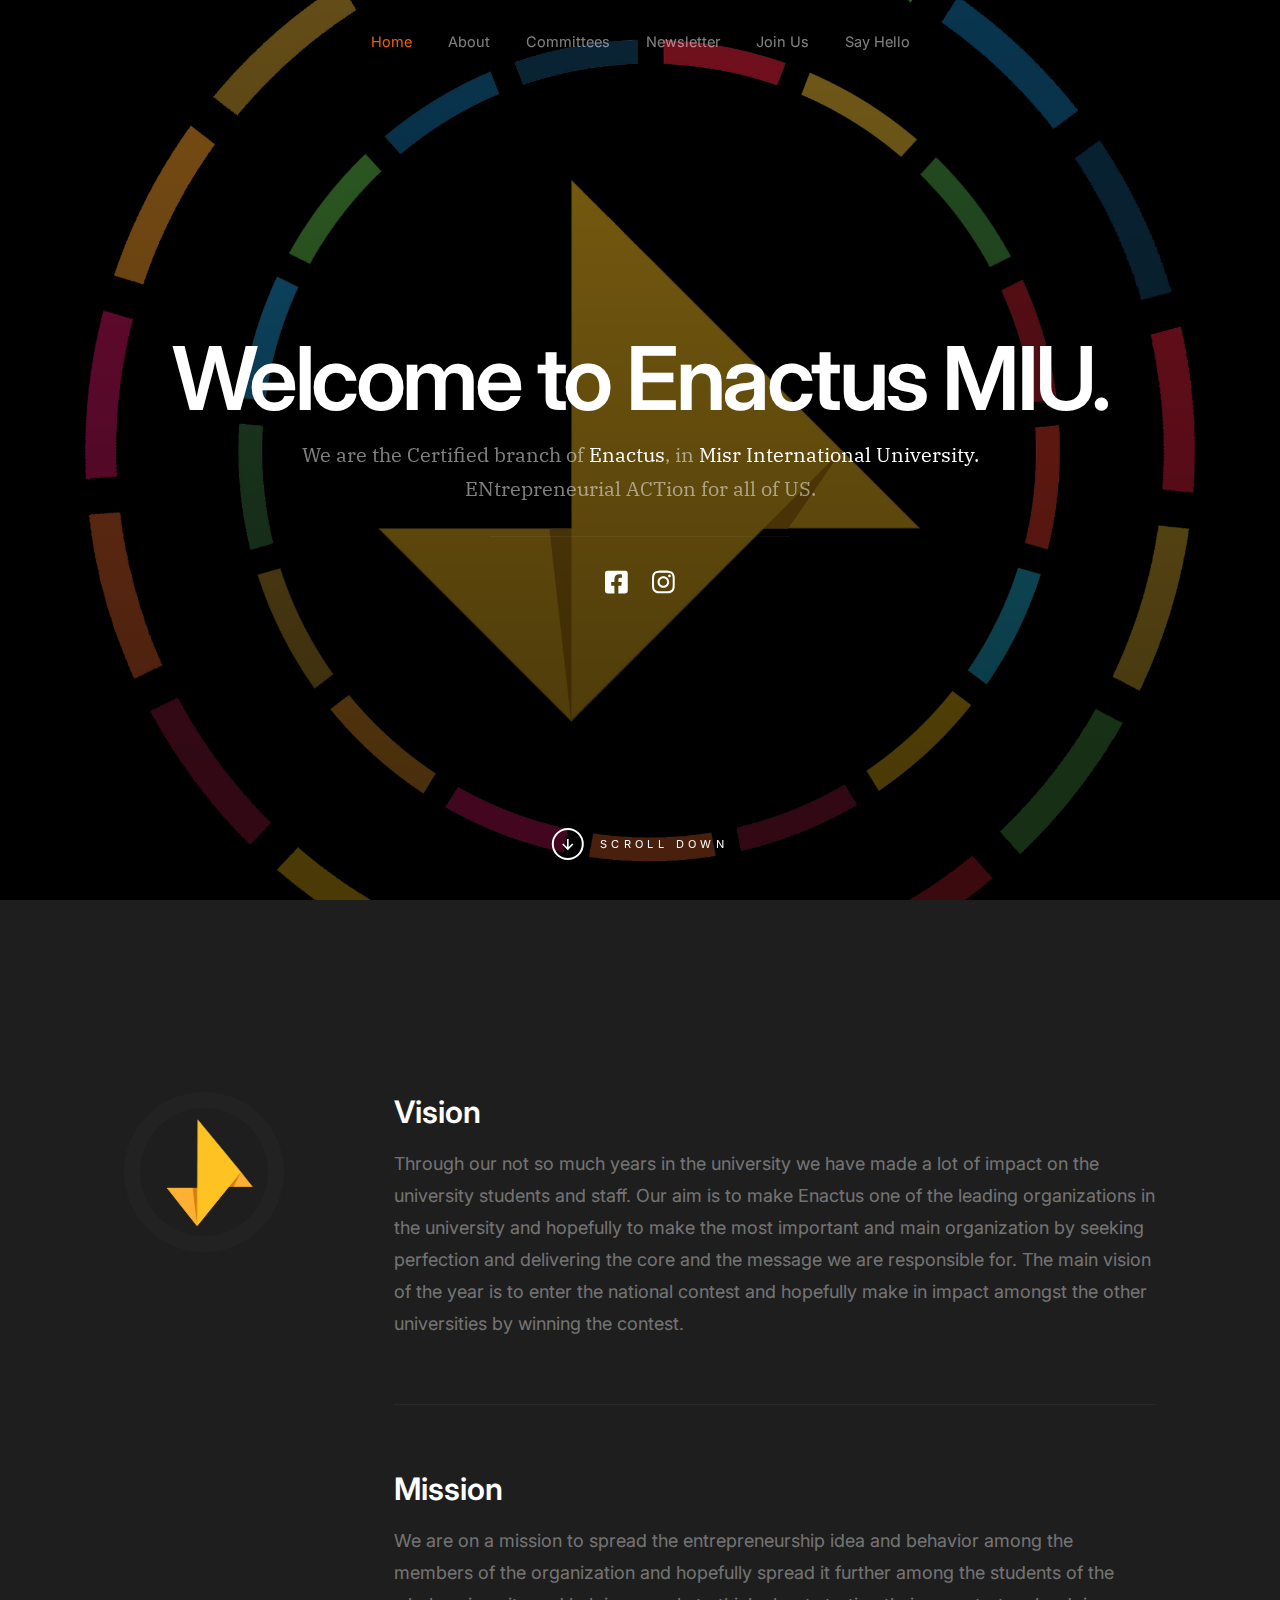
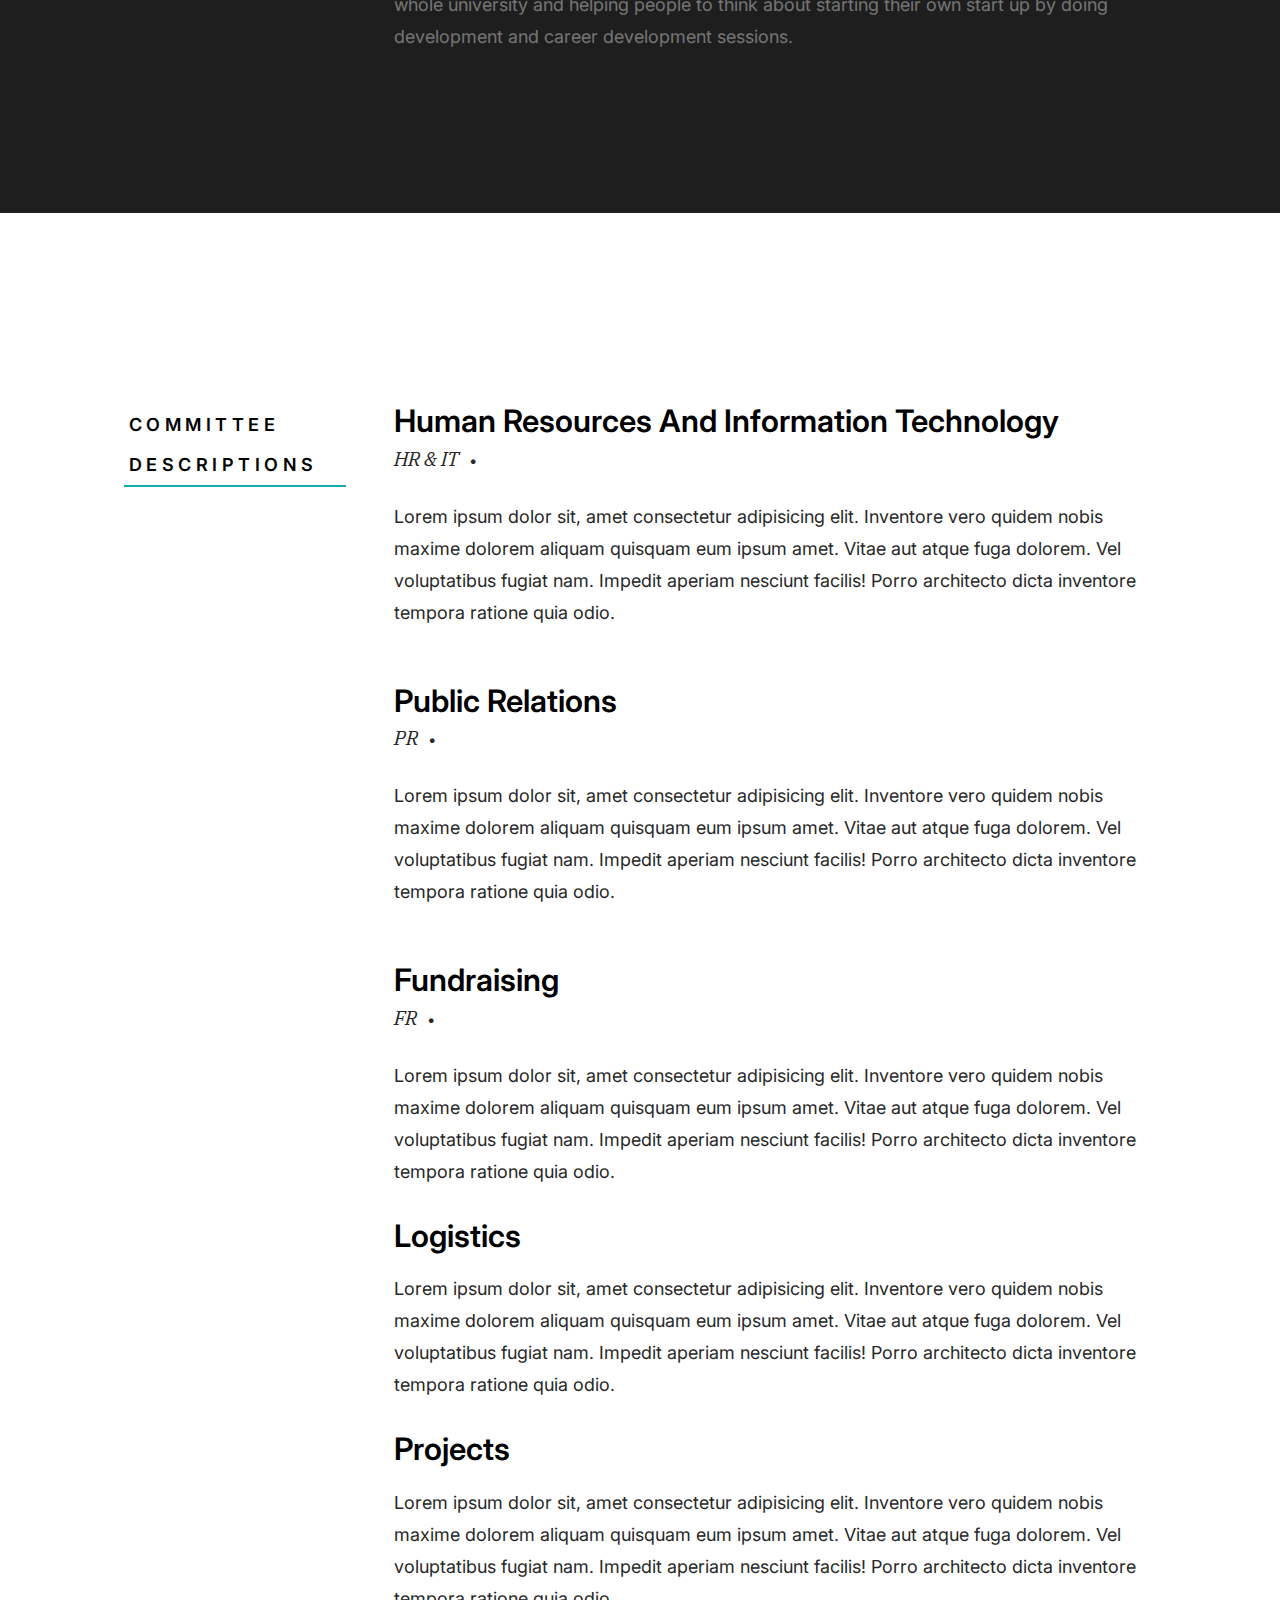
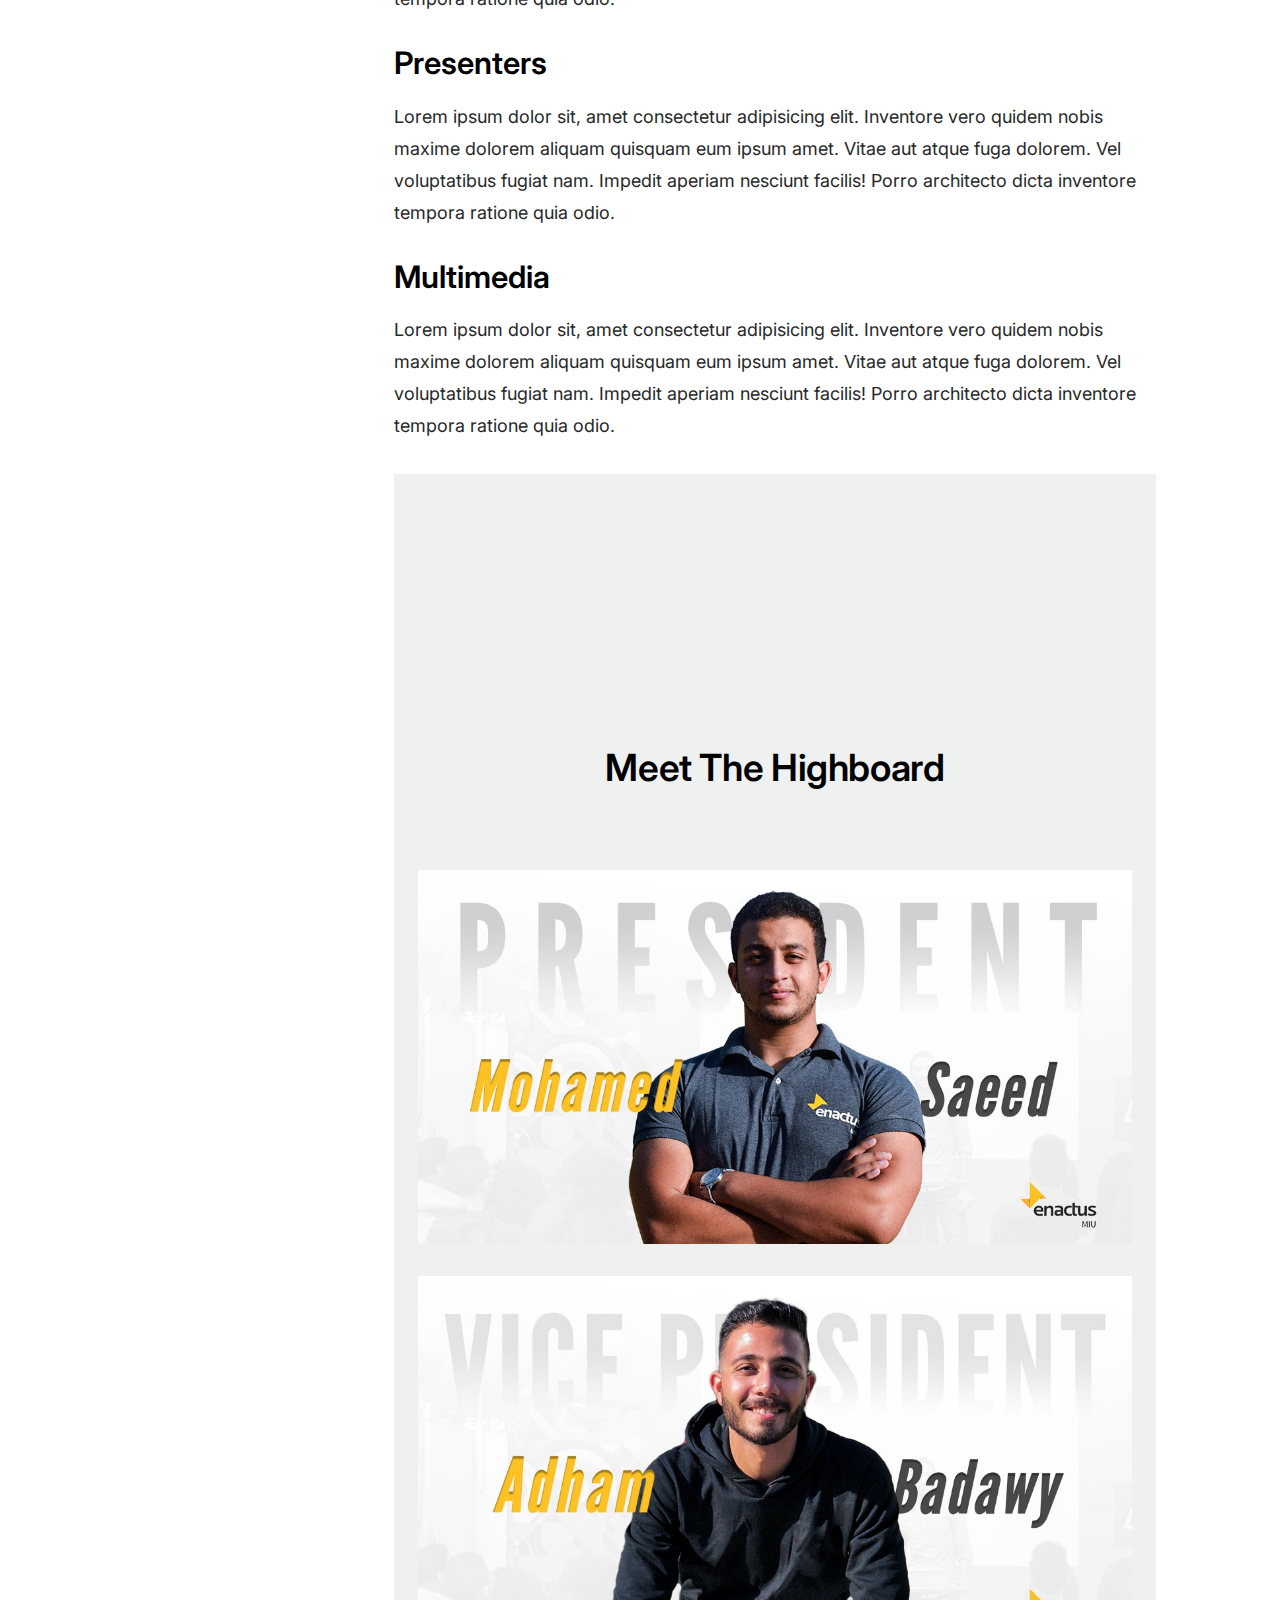
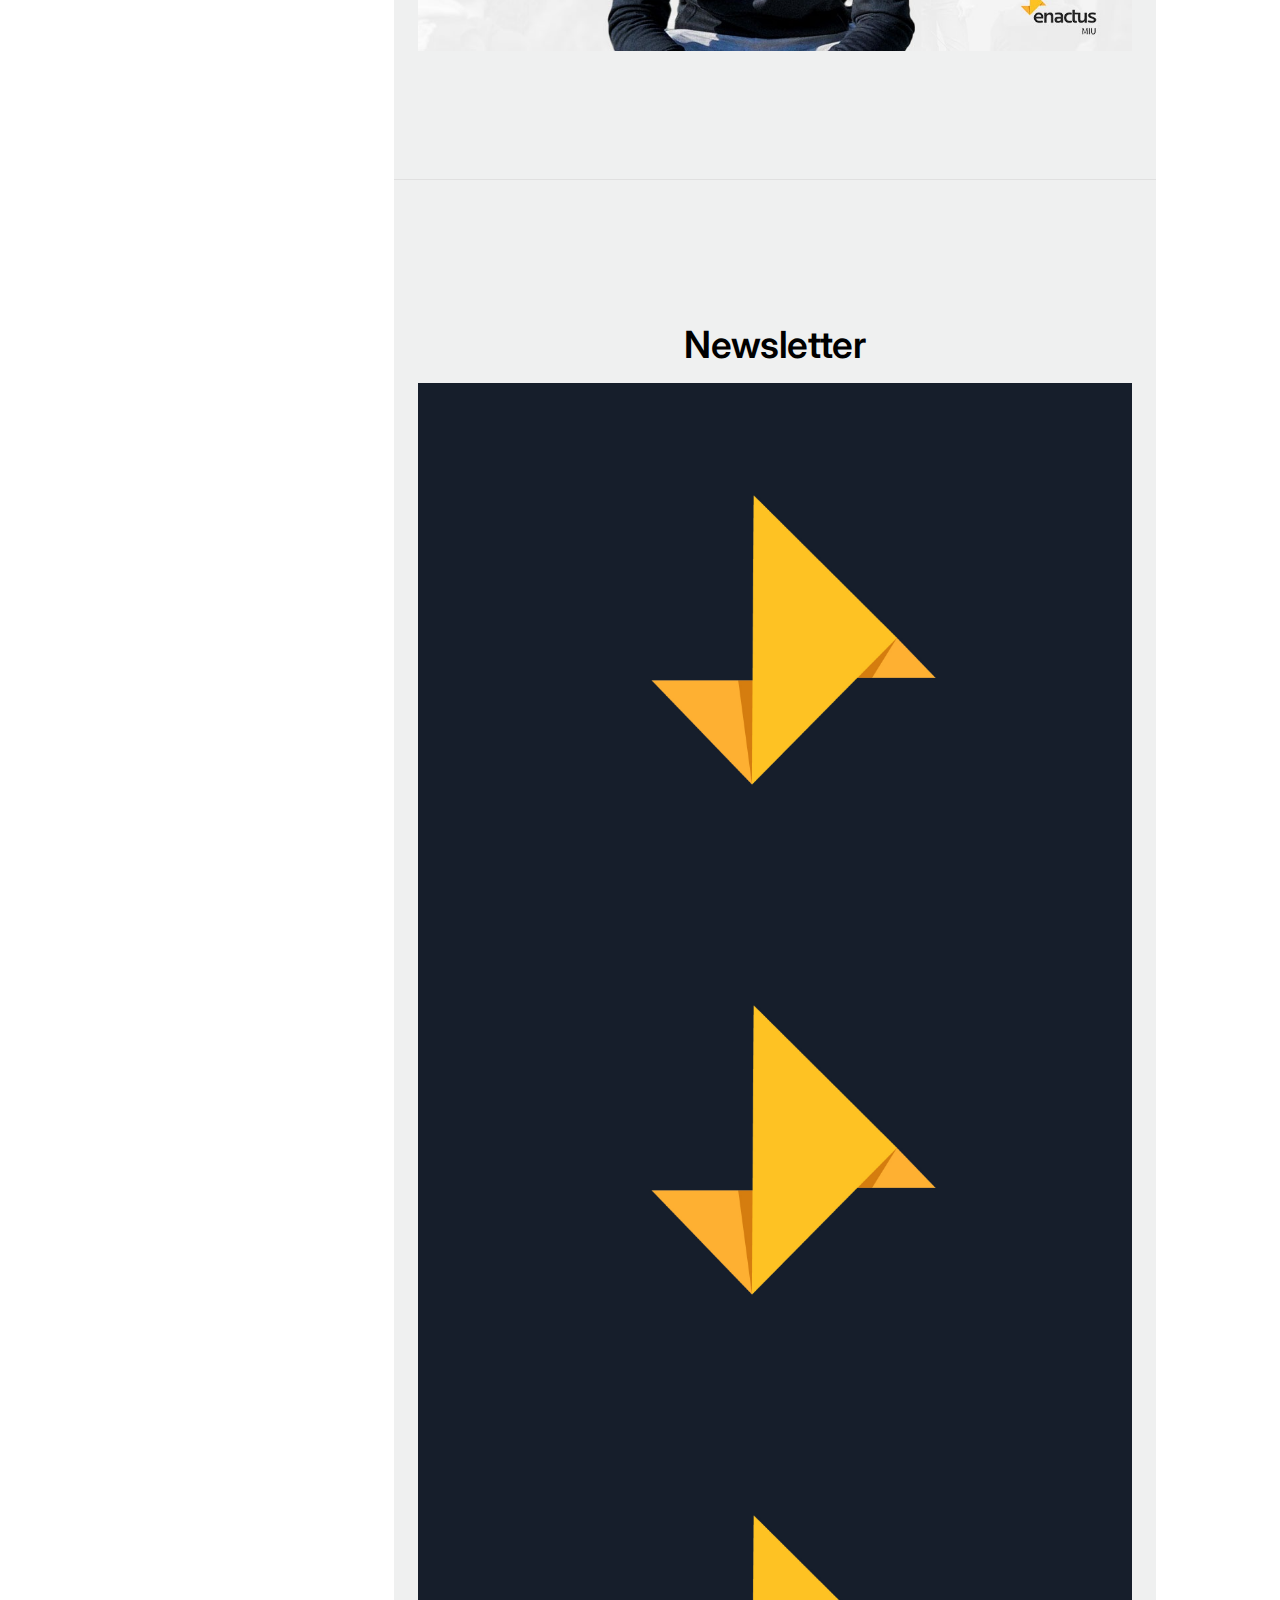
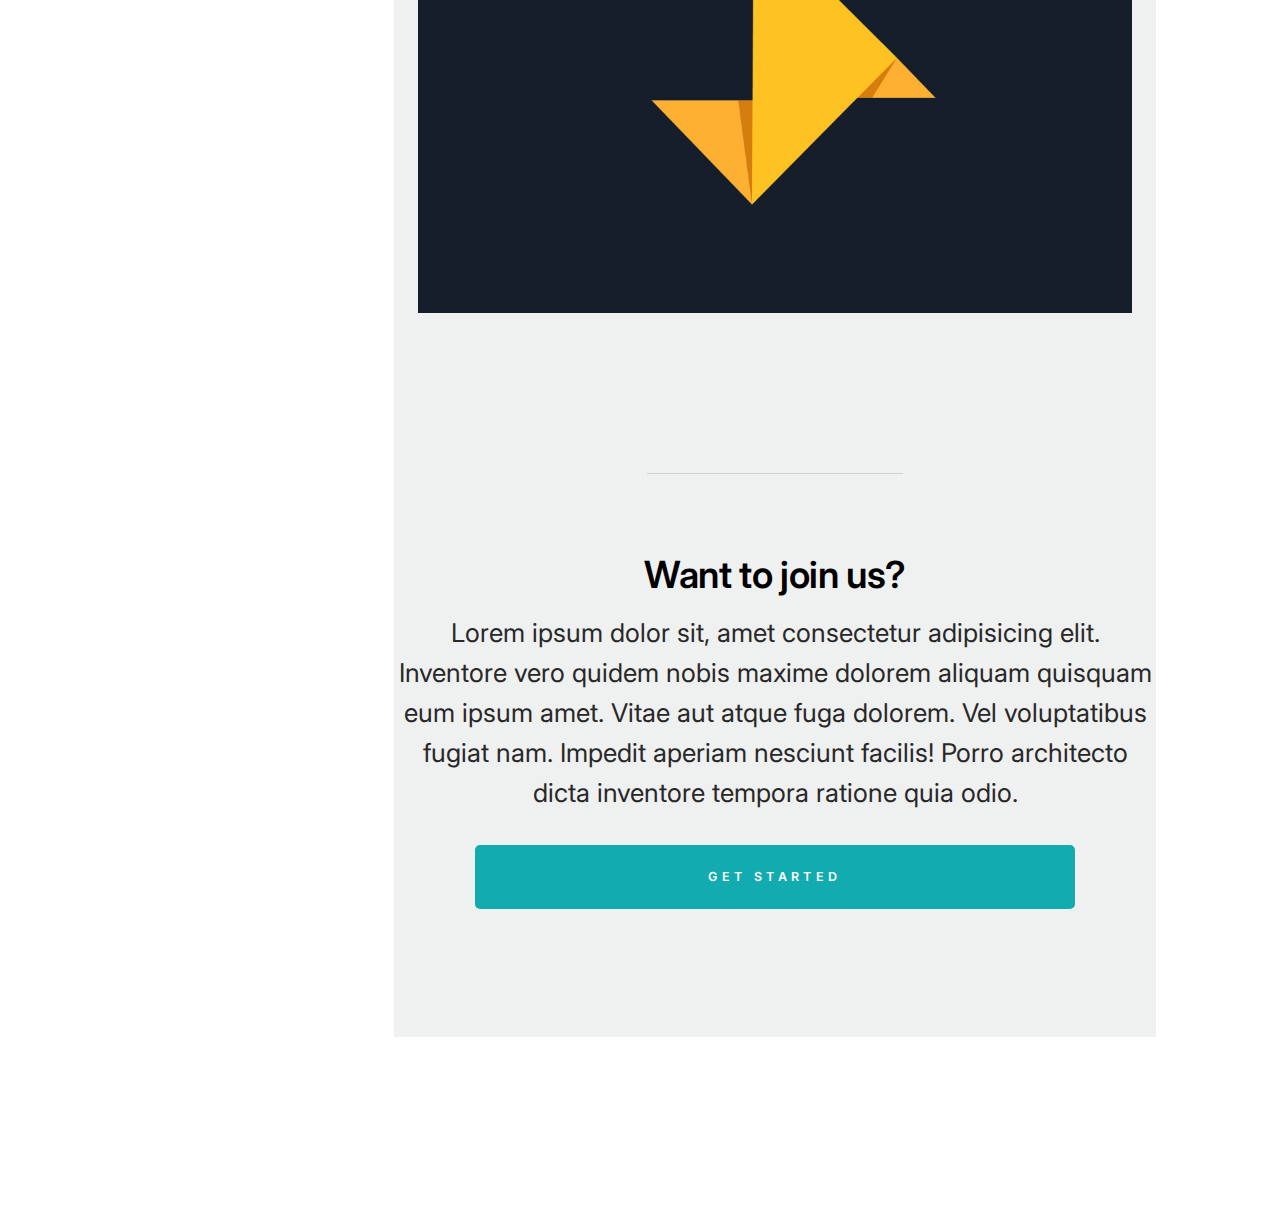
==== commit 34452f33: "Update index.html" ====
--- a/index.html
+++ b/index.html
@@ -52,7 +52,9 @@
                     <li><a class="smoothscroll" href="#resume">Committees</a></li>
                     <li><a class="smoothscroll" href="#portfolio">Newsletter</a></li>
                     <li><a class="smoothscroll" href="styles.html">Join Us</a></li>
-                    
+                    <li><a class="smoothscroll" href="#contact">Say Hello</a></li>
+
+                
                 </ul>
             </nav>
         </div> <!-- end row -->
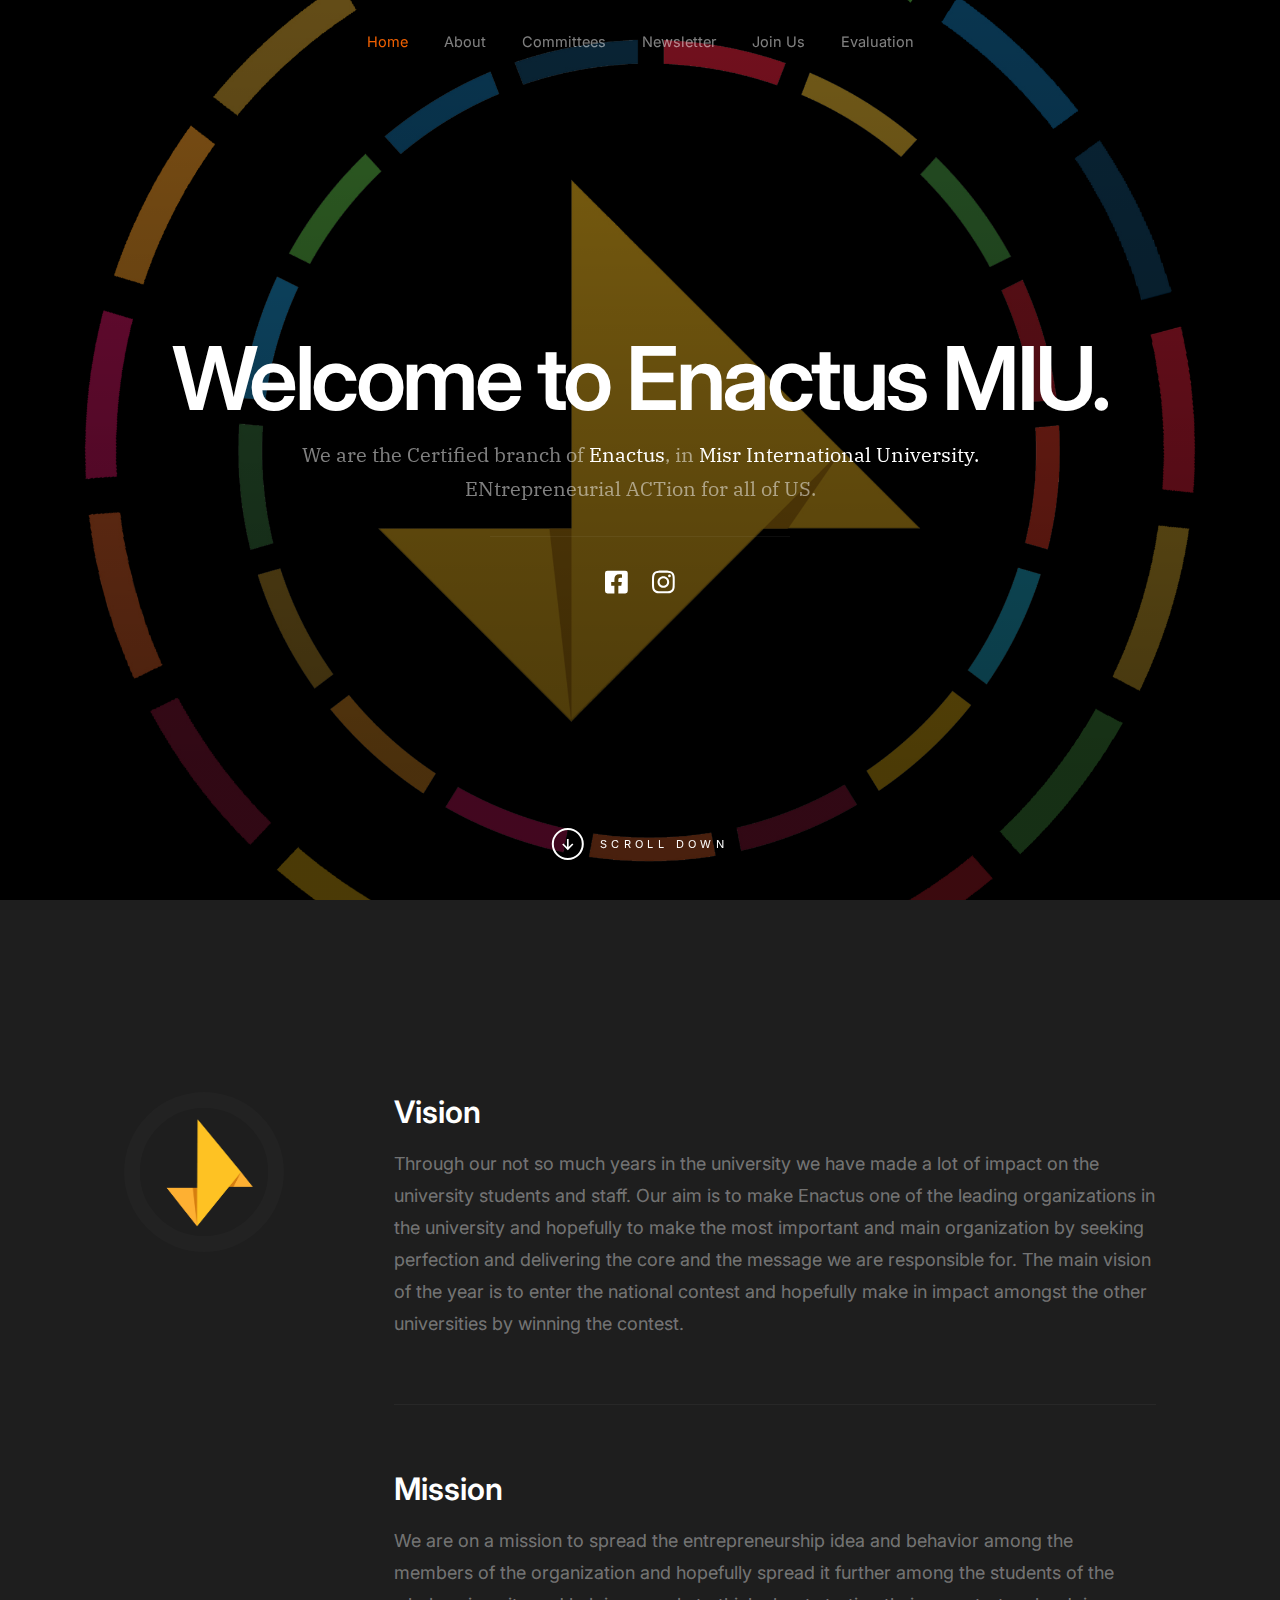
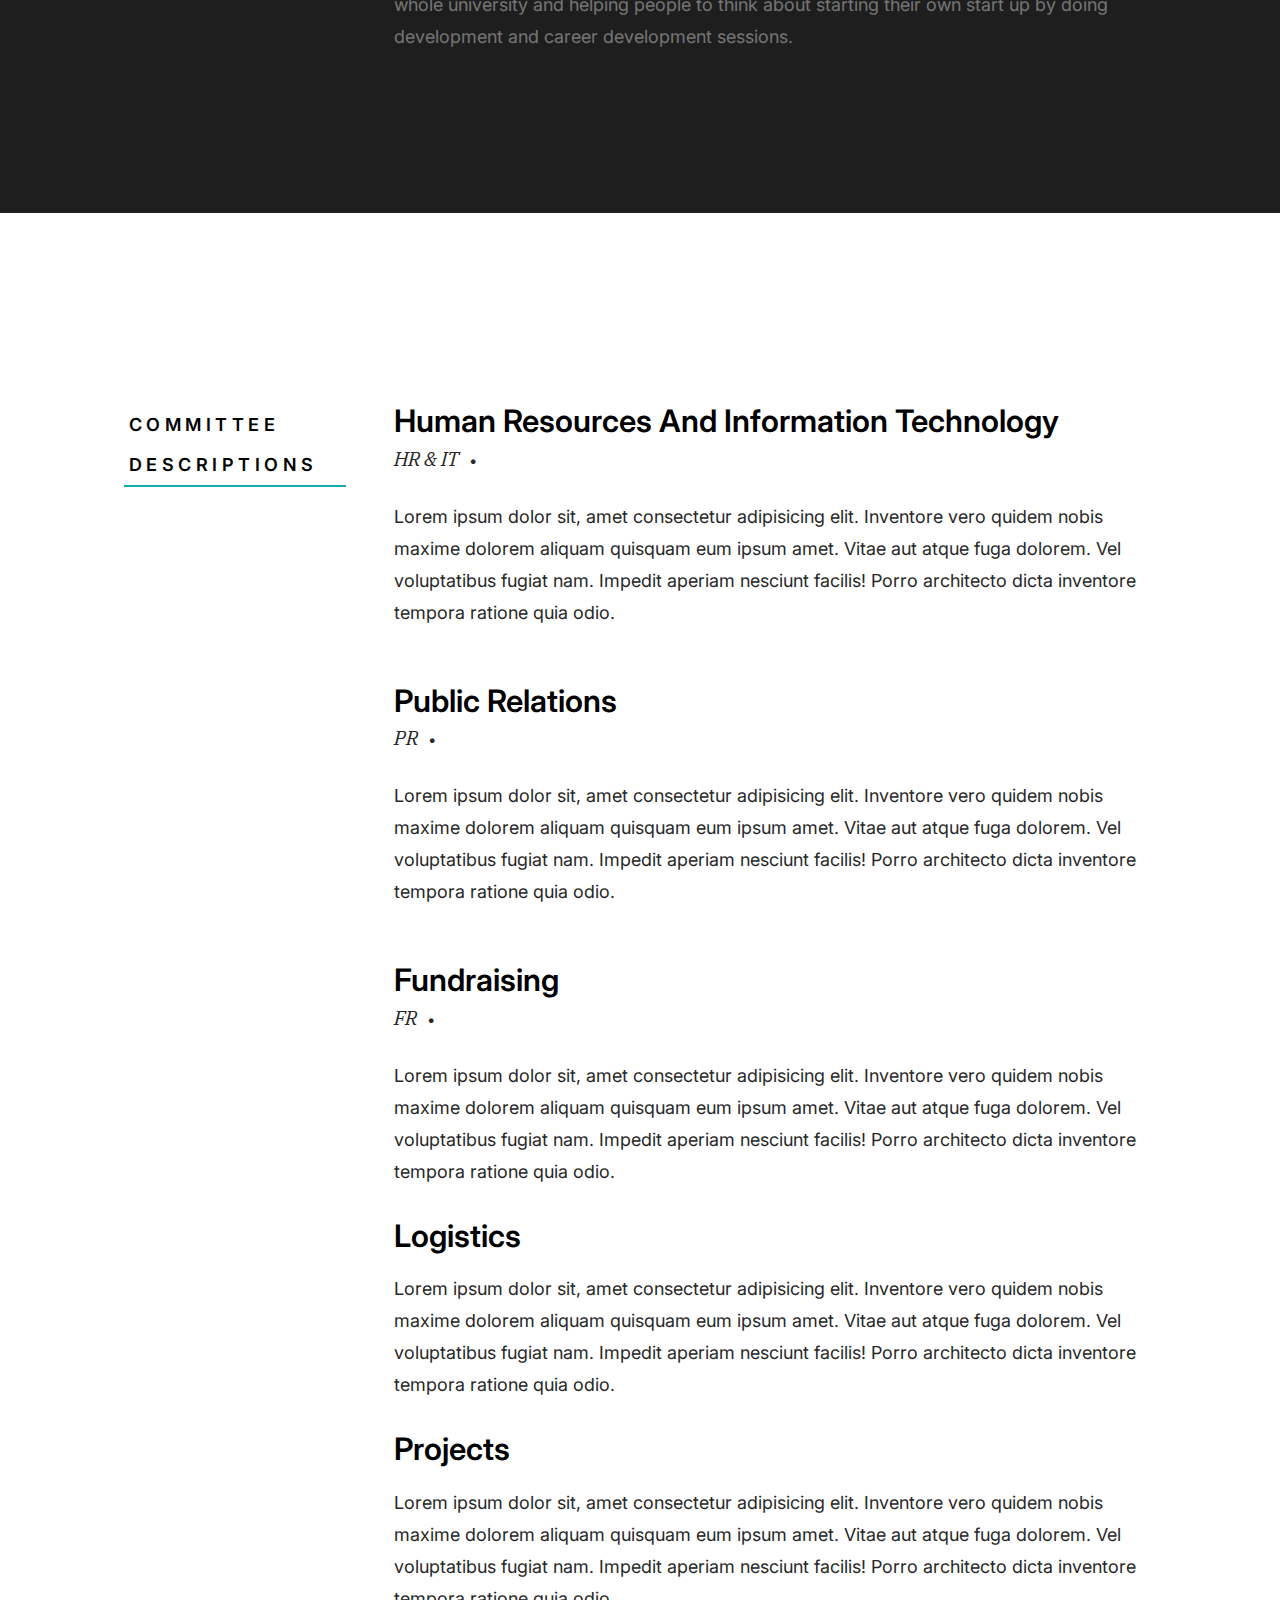
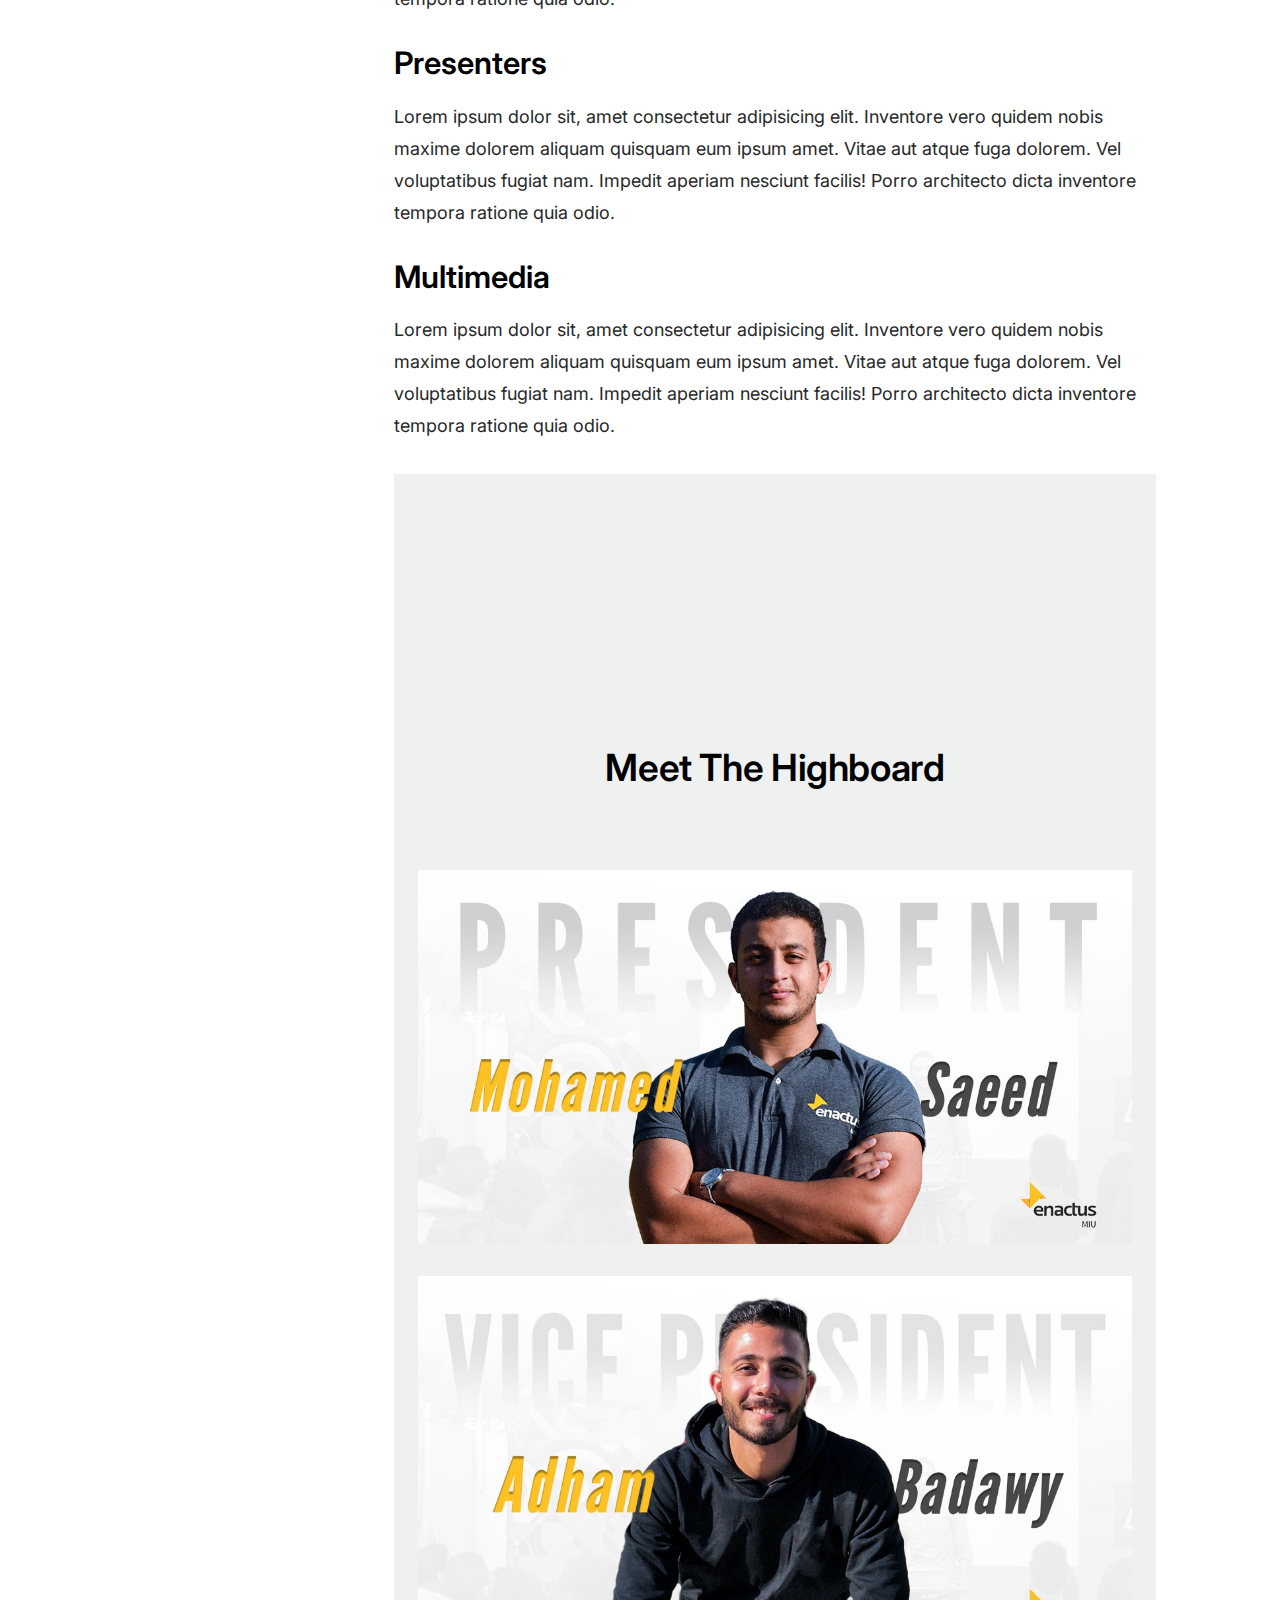
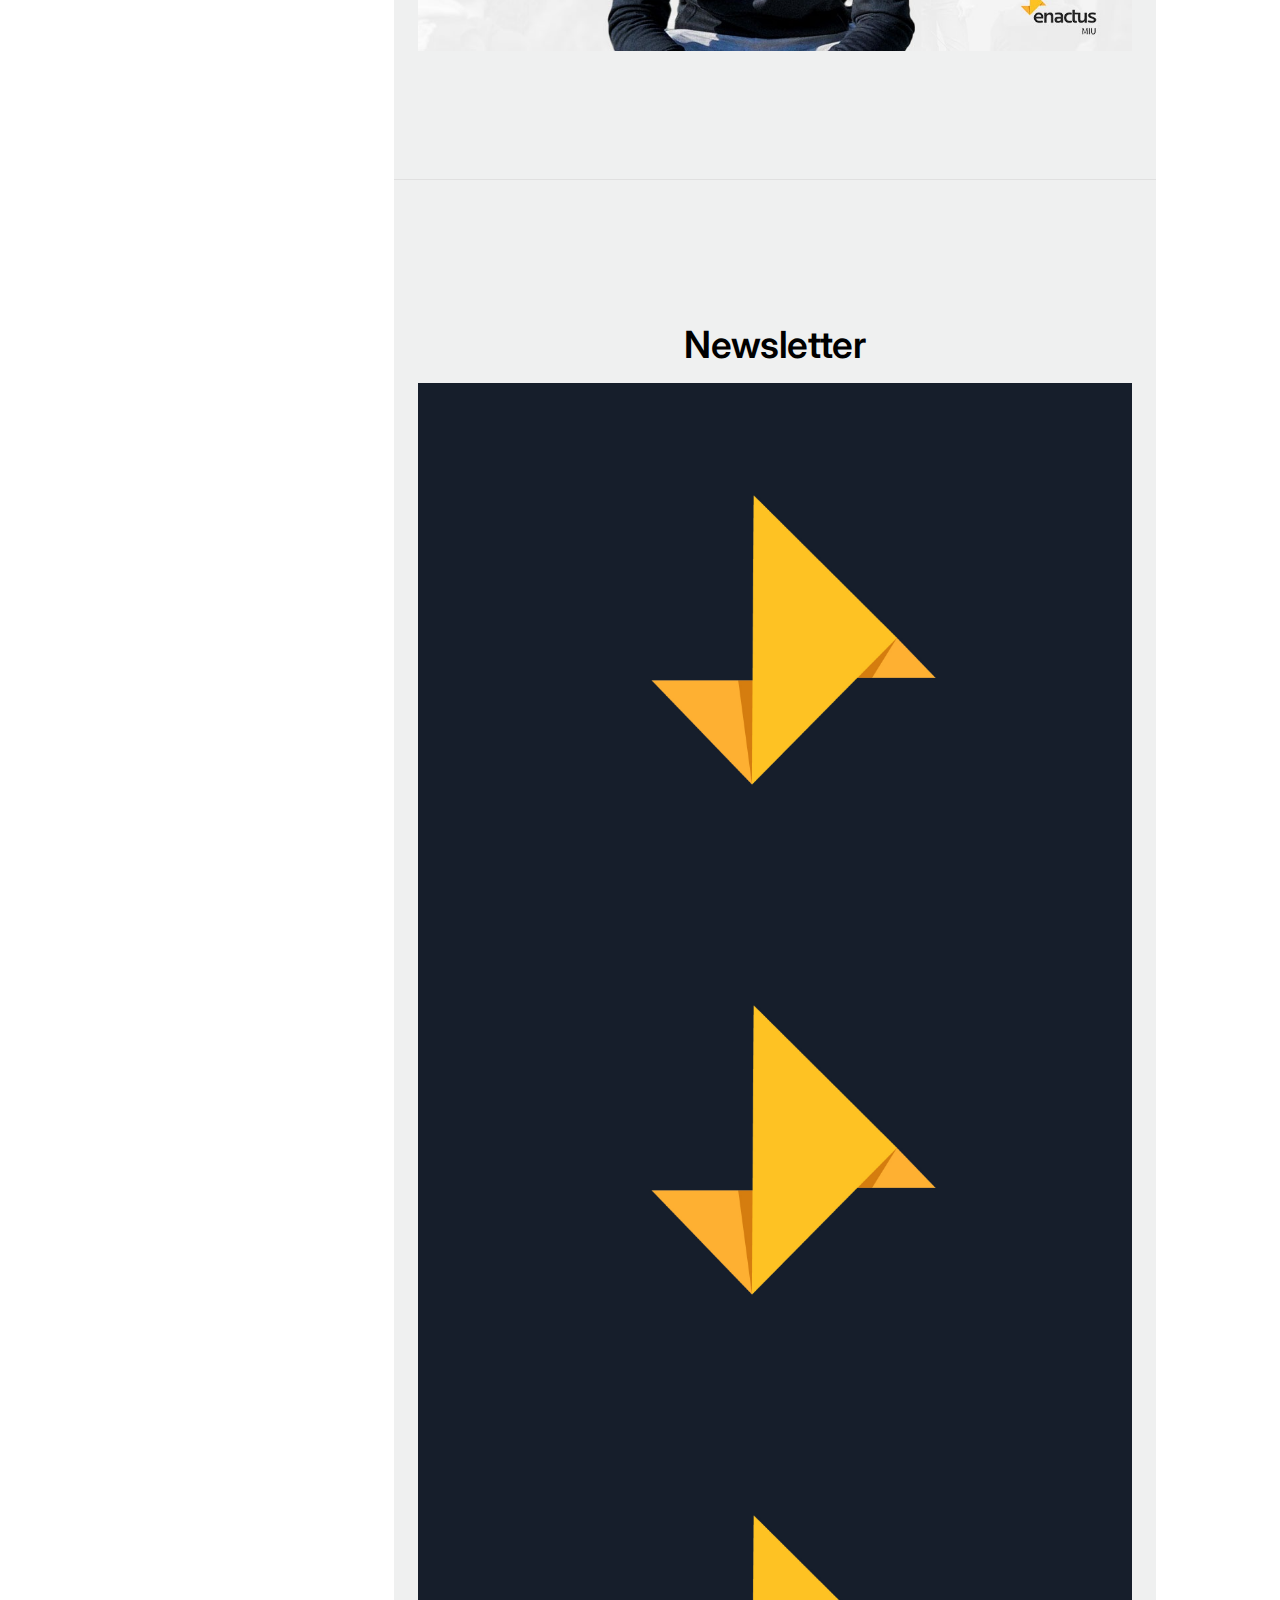
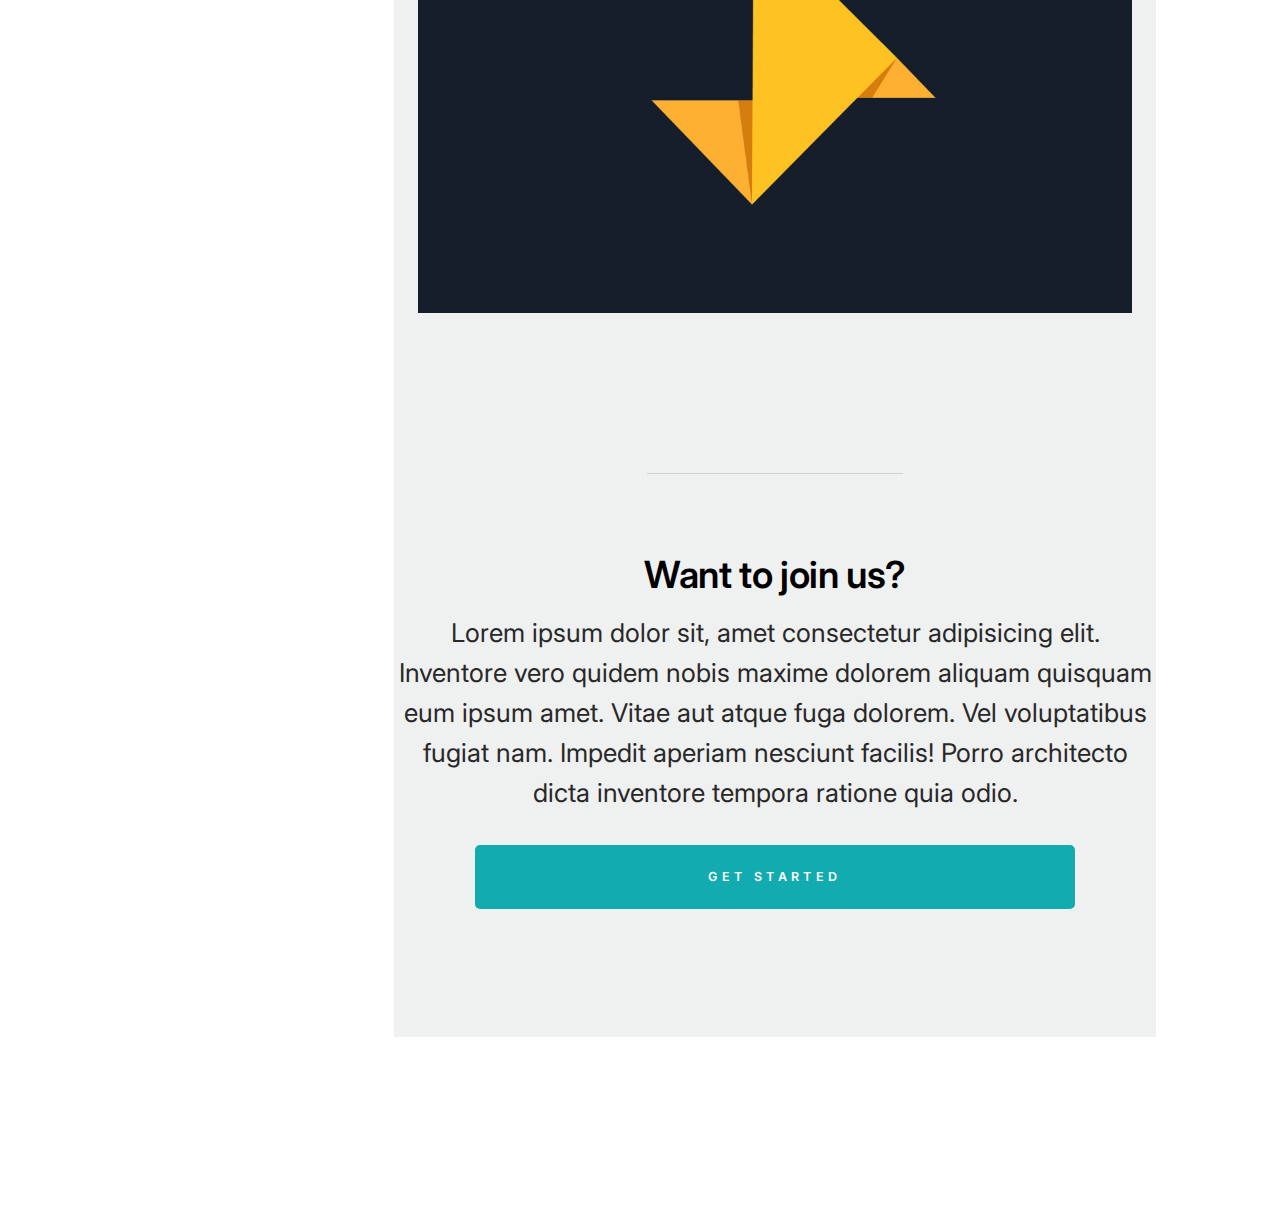
==== commit b1299968: "Update index.html" ====
--- a/index.html
+++ b/index.html
@@ -52,7 +52,7 @@
                     <li><a class="smoothscroll" href="#resume">Committees</a></li>
                     <li><a class="smoothscroll" href="#portfolio">Newsletter</a></li>
                     <li><a class="smoothscroll" href="styles.html">Join Us</a></li>
-                    <li><a class="smoothscroll" href="#contact">Say Hello</a></li>
+                    <li><a class="smoothscroll" href="#styles2.html">Evaluation</a></li>
 
                 
                 </ul>
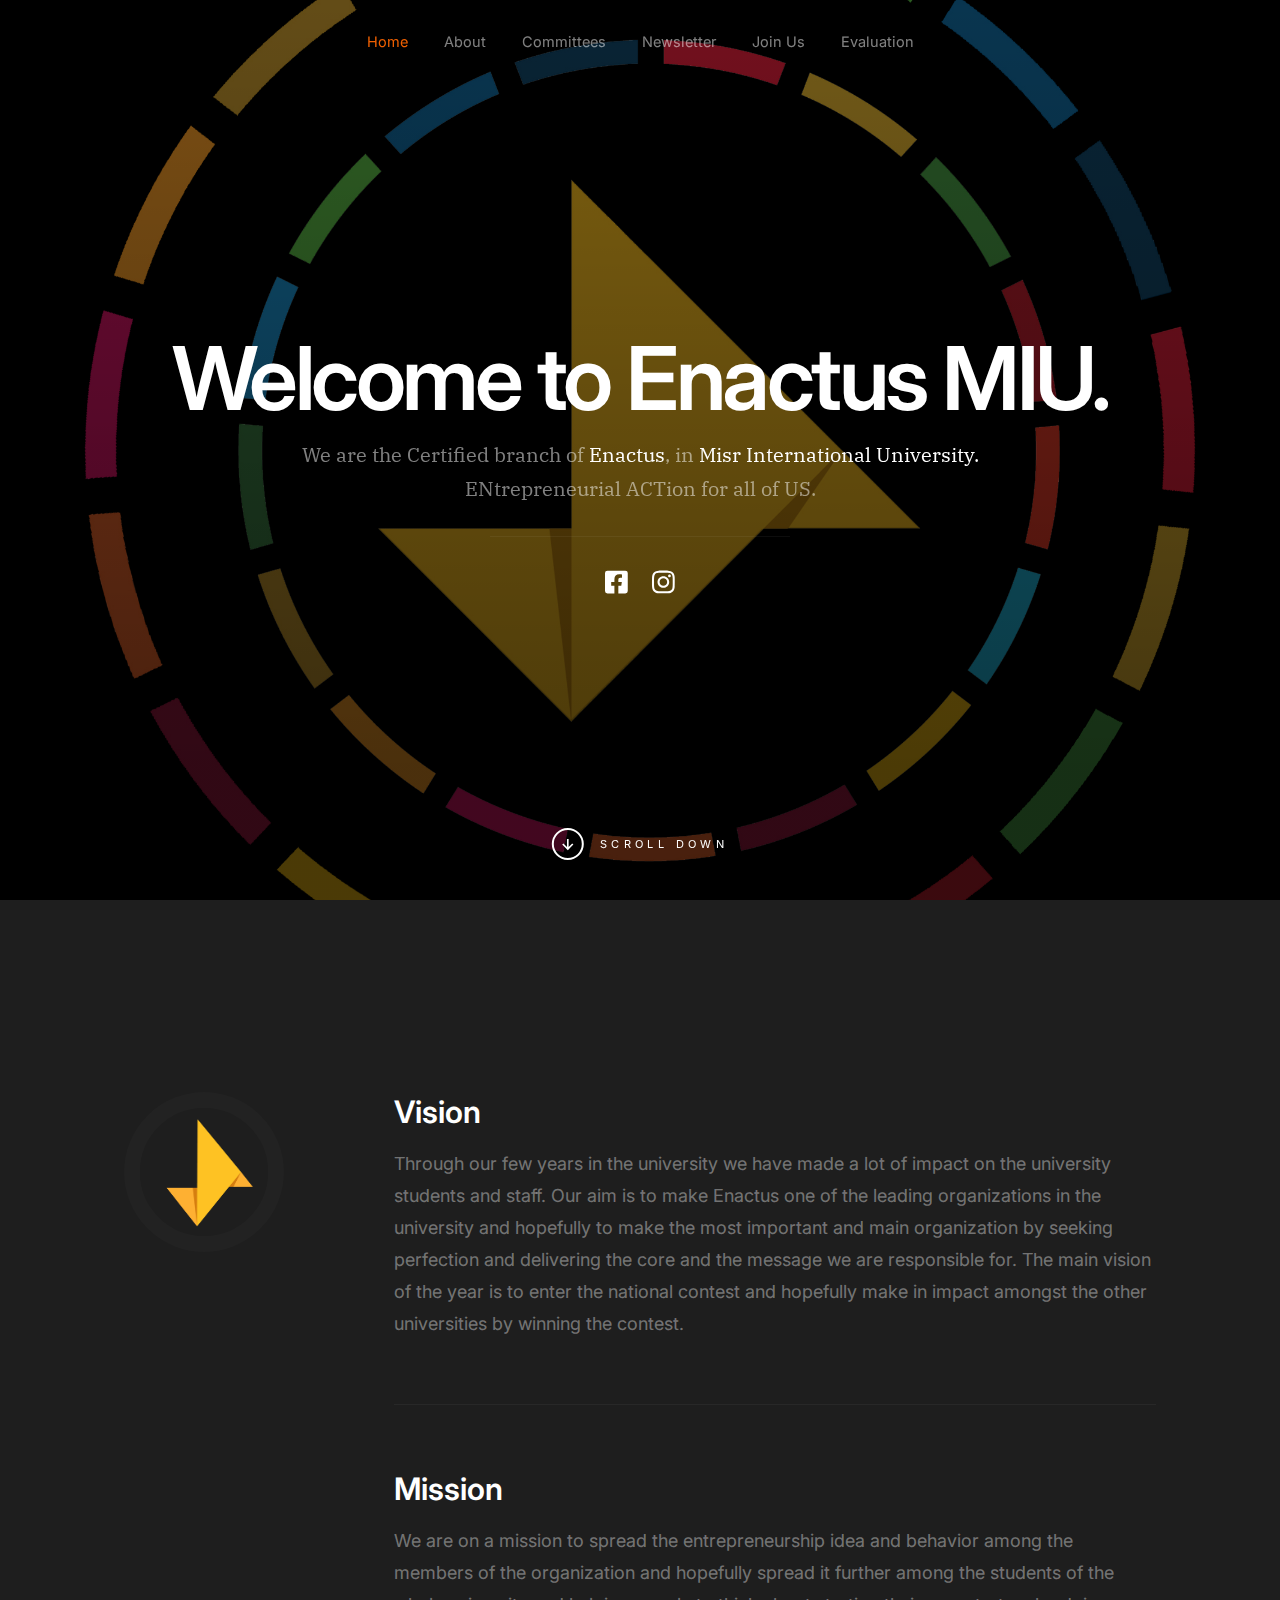
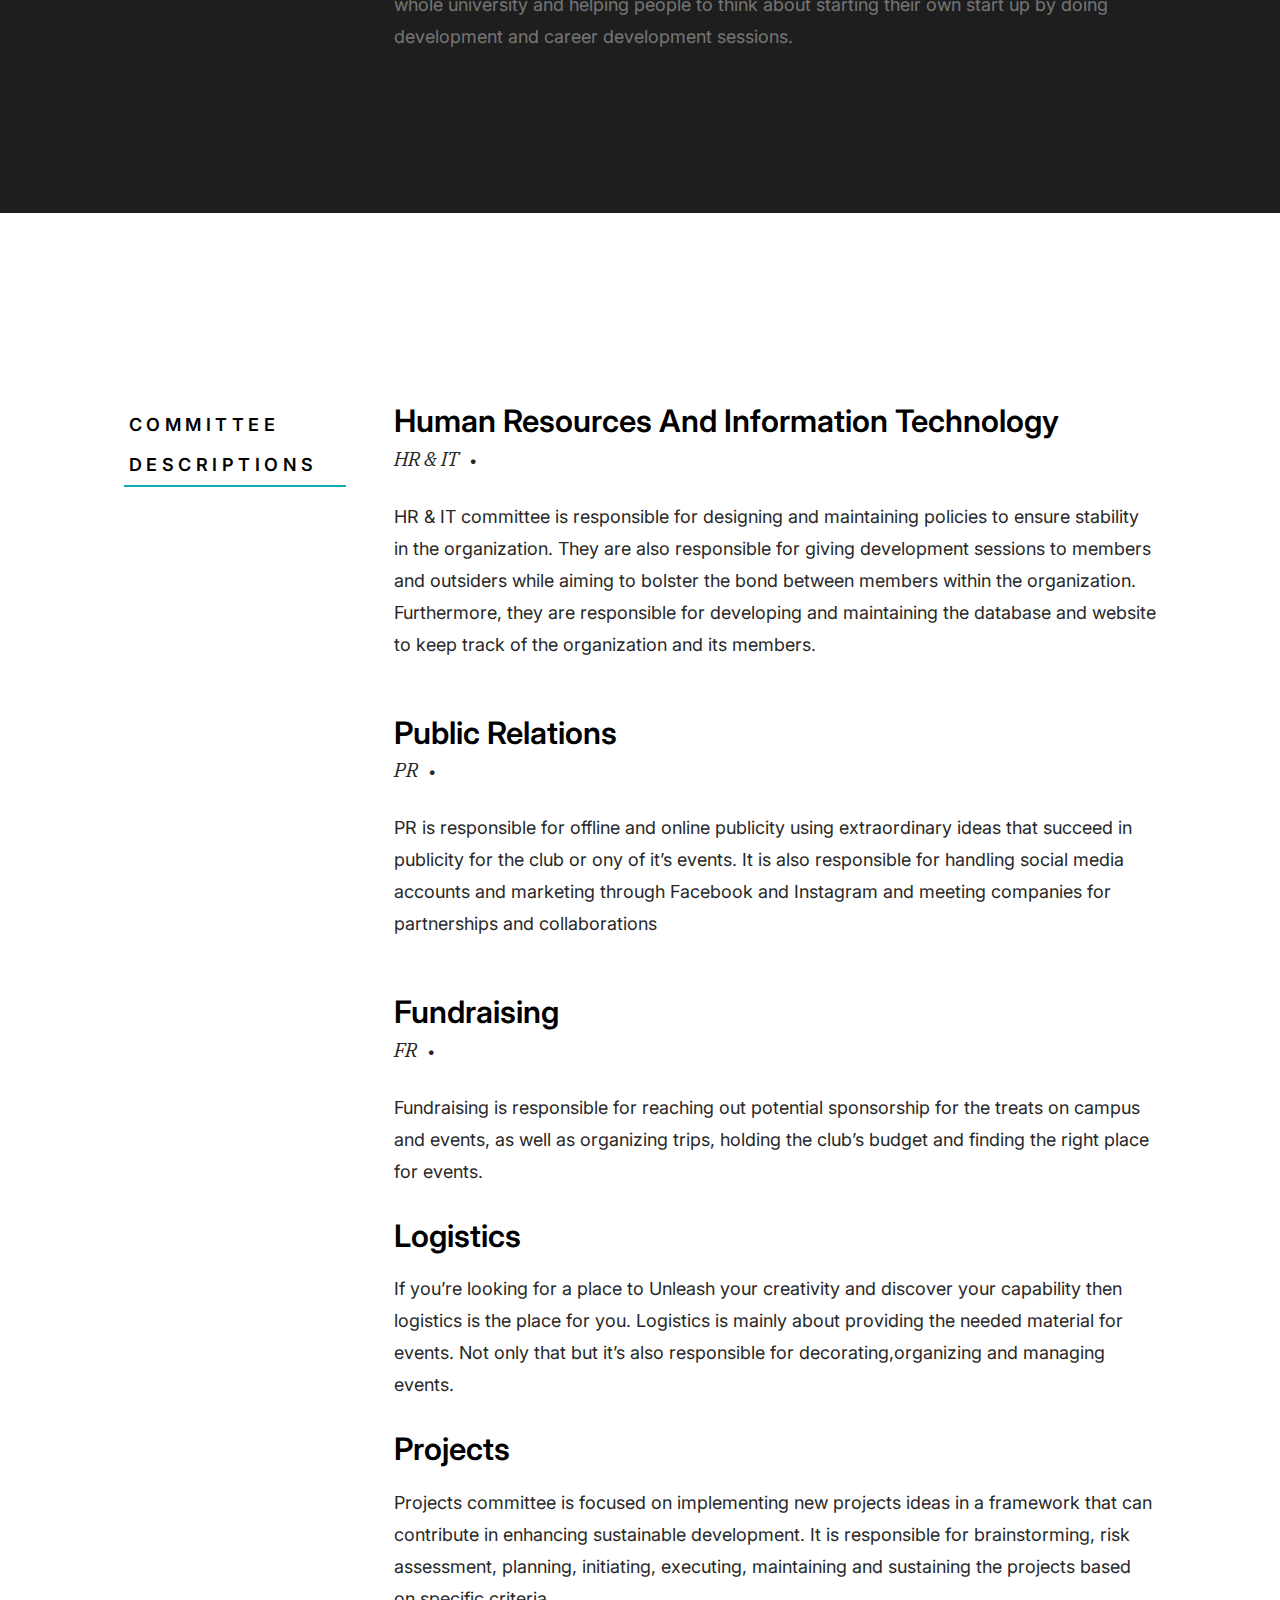
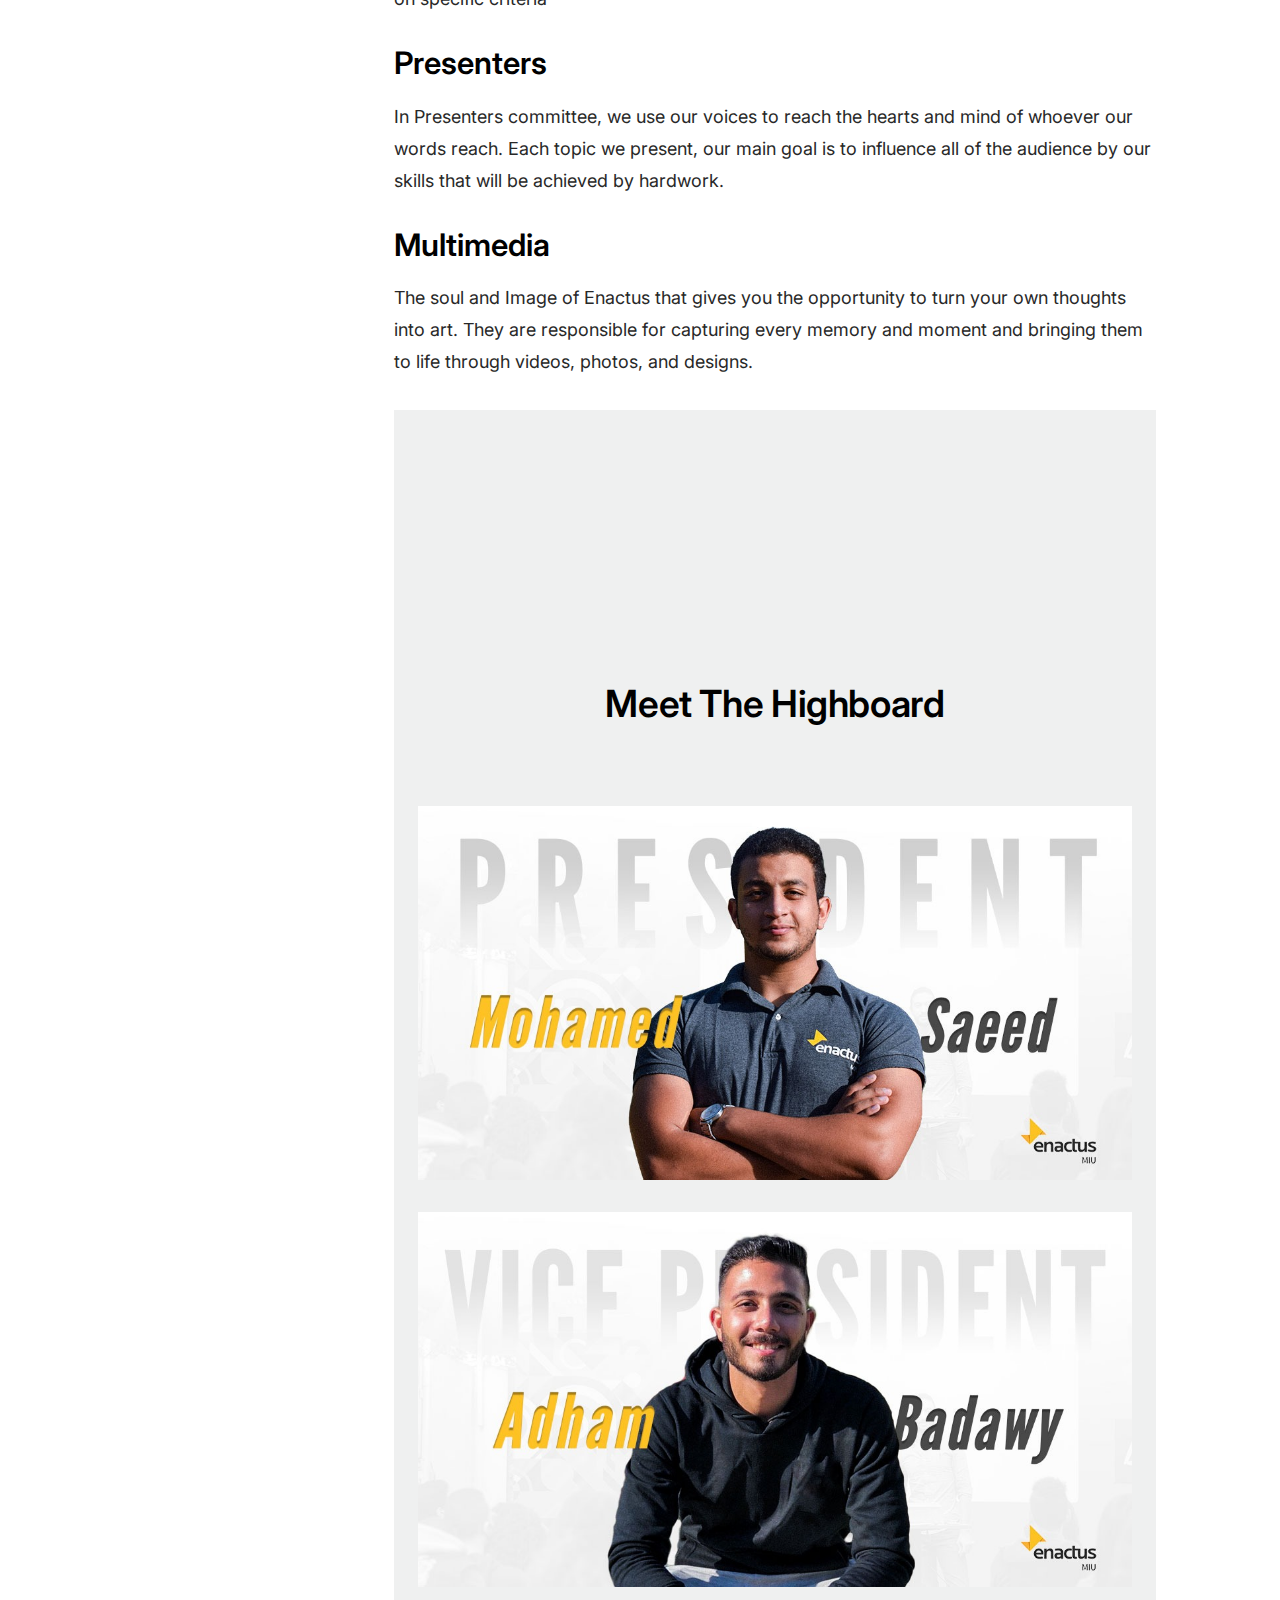
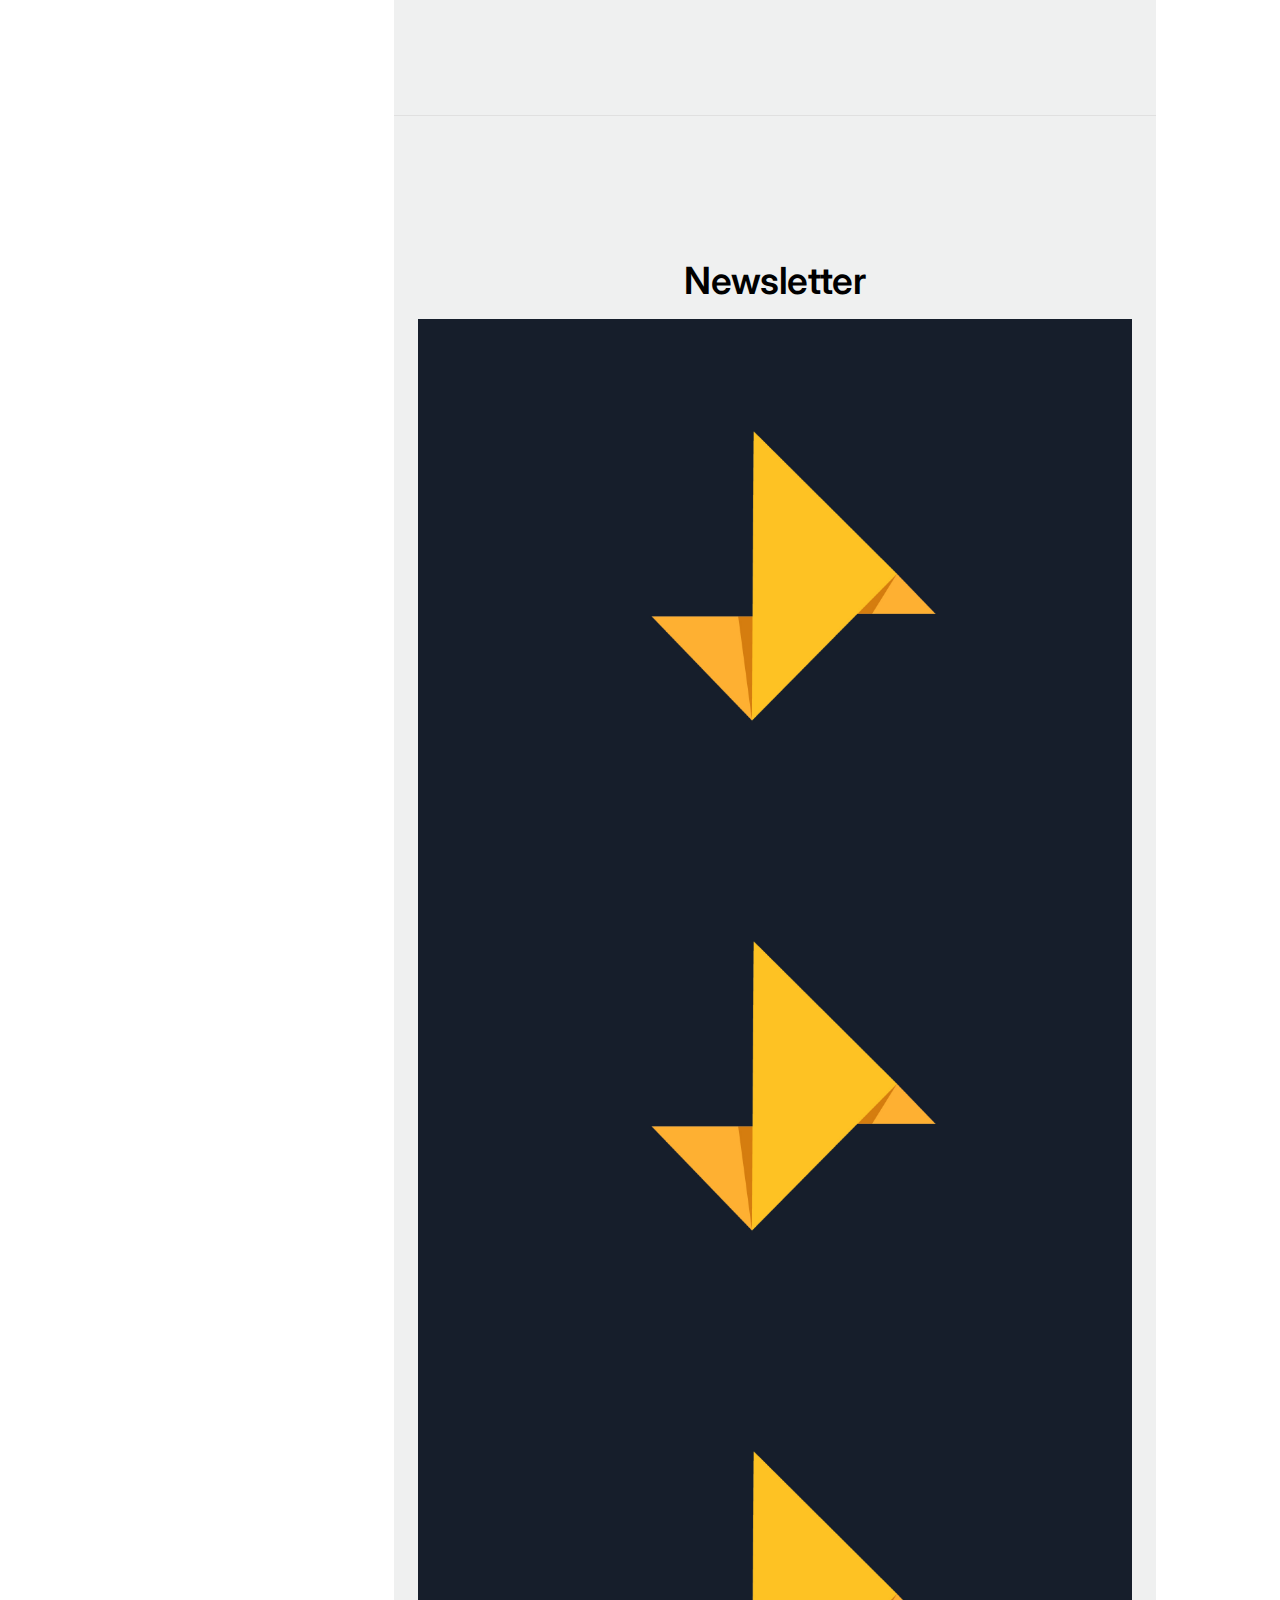
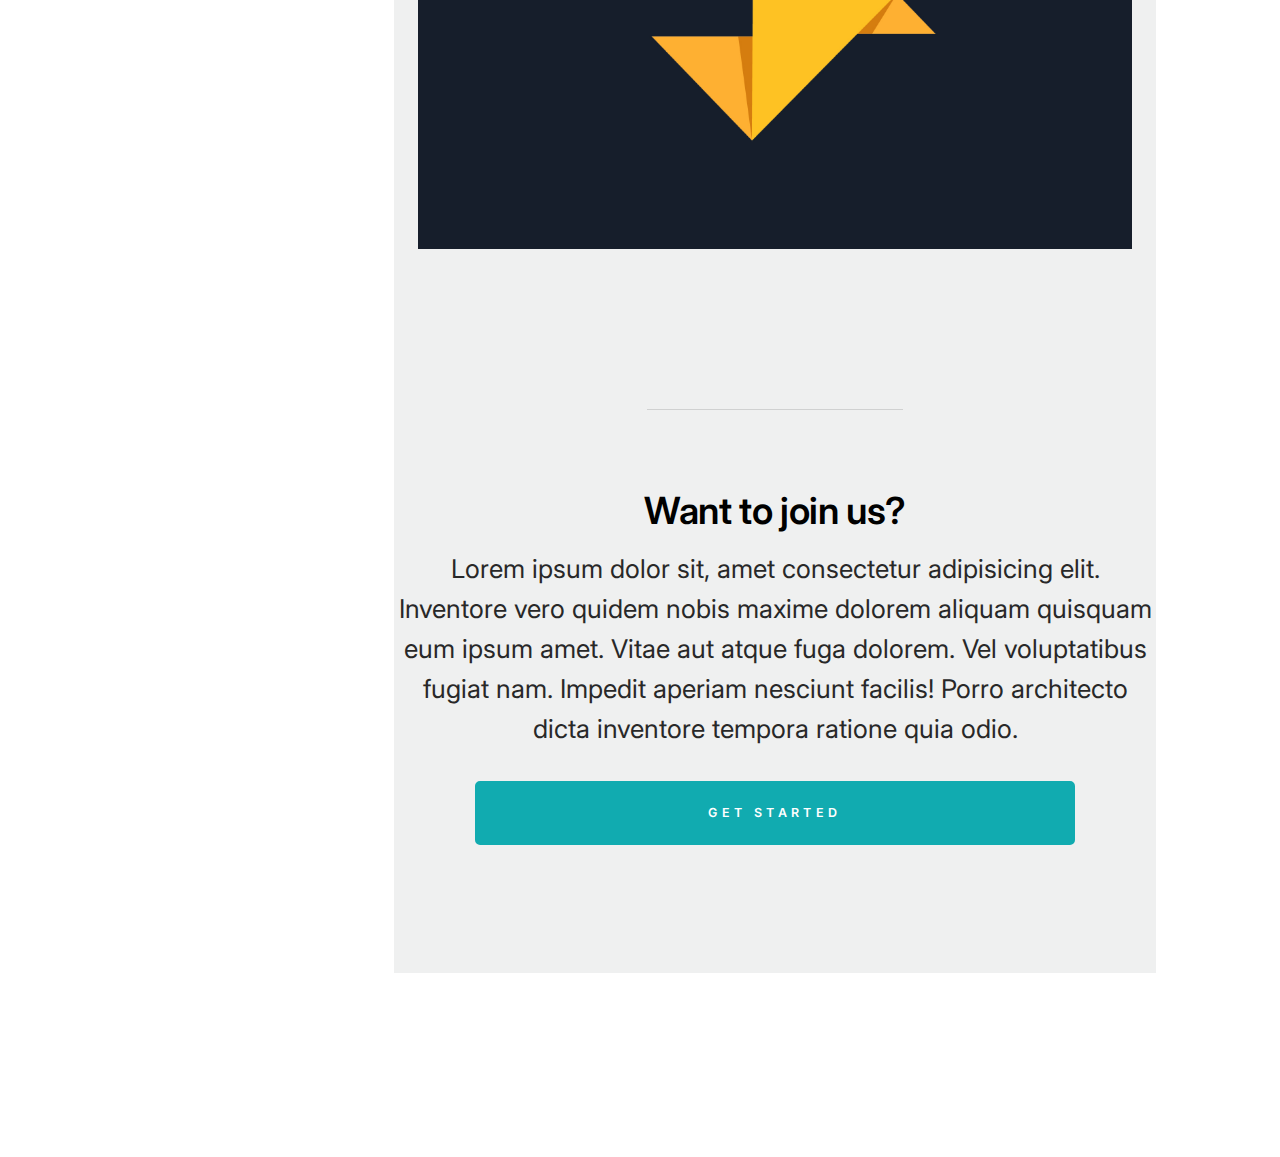
==== commit c0d8ab15: "Update index.html" ====
--- a/index.html
+++ b/index.html
@@ -52,7 +52,7 @@
                     <li><a class="smoothscroll" href="#resume">Committees</a></li>
                     <li><a class="smoothscroll" href="#portfolio">Newsletter</a></li>
                     <li><a class="smoothscroll" href="styles.html">Join Us</a></li>
-                    <li><a class="smoothscroll" href="#styles2.html">Evaluation</a></li>
+                    <li><a class="smoothscroll" href="Home.html">Evaluation</a></li>
 
                 
                 </ul>
@@ -119,7 +119,7 @@
             <div class="column large-9 tab-12 s-about__content">
                 <h3>Vision</h3>
                 <p>
-                Through our not so much years in the university we have made a lot of
+                Through our few years in the university we have made a lot of
 impact on the university students and staff. Our aim is to make Enactus
 one of the leading organizations in the university and hopefully to make
 the most important and main organization by seeking perfection and
@@ -176,10 +176,7 @@
                     </div>
 
                     <p>
-                    Lorem ipsum dolor sit, amet consectetur adipisicing elit. Inventore 
-                    vero quidem nobis maxime dolorem aliquam quisquam eum ipsum amet. Vitae 
-                    aut atque fuga dolorem. Vel voluptatibus fugiat nam. Impedit aperiam 
-                    nesciunt facilis! Porro architecto dicta inventore tempora ratione quia odio.
+                        HR & IT committee is responsible for designing and maintaining policies to ensure stability in the organization. They are also responsible for giving development sessions to members and outsiders while aiming to bolster the bond between members within the organization. Furthermore, they are responsible for developing and maintaining the database and website to keep track of the organization and its members.
                     </p>
 
                 </div> <!-- end resume-block -->
@@ -198,10 +195,8 @@
                     </div>
 
                     <p>
-                    Lorem ipsum dolor sit, amet consectetur adipisicing elit. Inventore 
-                    vero quidem nobis maxime dolorem aliquam quisquam eum ipsum amet. Vitae 
-                    aut atque fuga dolorem. Vel voluptatibus fugiat nam. Impedit aperiam 
-                    nesciunt facilis! Porro architecto dicta inventore tempora ratione quia odio.
+                        PR is responsible for offline and online publicity using extraordinary ideas that succeed in publicity for the club or ony of it’s events. It is also responsible for handling social media accounts and marketing through Facebook and Instagram and meeting companies for partnerships and collaborations
+                        
                     </p>
 
                 </div> <!-- end resume-block -->
@@ -218,10 +213,7 @@
                     </div>
 
                     <p>
-                    Lorem ipsum dolor sit, amet consectetur adipisicing elit. Inventore 
-                    vero quidem nobis maxime dolorem aliquam quisquam eum ipsum amet. Vitae 
-                    aut atque fuga dolorem. Vel voluptatibus fugiat nam. Impedit aperiam 
-                    nesciunt facilis! Porro architecto dicta inventore tempora ratione quia odio.
+                        Fundraising is responsible for reaching out potential sponsorship for the treats on campus and events, as well as organizing trips, holding the club’s budget and finding the right place for events.
                     </p>
   <div class="resume-block">
 
@@ -236,10 +228,7 @@
                     </div>
 
                     <p>
-                    Lorem ipsum dolor sit, amet consectetur adipisicing elit. Inventore 
-                    vero quidem nobis maxime dolorem aliquam quisquam eum ipsum amet. Vitae 
-                    aut atque fuga dolorem. Vel voluptatibus fugiat nam. Impedit aperiam 
-                    nesciunt facilis! Porro architecto dicta inventore tempora ratione quia odio.
+                        If you’re looking for a place to Unleash your creativity and discover your capability then logistics is the place for you. Logistics is mainly about providing the needed material for events. Not only that but it’s also responsible for decorating,organizing and managing events.
                     </p>
   <div class="resume-block">
 
@@ -252,10 +241,7 @@
                     </div>
 
                     <p>
-                    Lorem ipsum dolor sit, amet consectetur adipisicing elit. Inventore 
-                    vero quidem nobis maxime dolorem aliquam quisquam eum ipsum amet. Vitae 
-                    aut atque fuga dolorem. Vel voluptatibus fugiat nam. Impedit aperiam 
-                    nesciunt facilis! Porro architecto dicta inventore tempora ratione quia odio.
+                        Projects committee is focused on implementing new projects ideas in a framework that can contribute in enhancing sustainable development. It is responsible for brainstorming, risk assessment, planning, initiating, executing, maintaining and sustaining the projects based on specific criteria 
                     </p>
   <div class="resume-block">
 
@@ -268,10 +254,7 @@
                     </div>
 
                     <p>
-                    Lorem ipsum dolor sit, amet consectetur adipisicing elit. Inventore 
-                    vero quidem nobis maxime dolorem aliquam quisquam eum ipsum amet. Vitae 
-                    aut atque fuga dolorem. Vel voluptatibus fugiat nam. Impedit aperiam 
-                    nesciunt facilis! Porro architecto dicta inventore tempora ratione quia odio.
+                        In Presenters committee, we use our voices to reach the hearts and mind of whoever our words reach. Each topic we present, our main goal is to influence all of the audience by our skills that will be achieved by hardwork. 
                     </p>
   <div class="resume-block">
 
@@ -284,10 +267,7 @@
                     </div>
 
                     <p>
-                    Lorem ipsum dolor sit, amet consectetur adipisicing elit. Inventore 
-                    vero quidem nobis maxime dolorem aliquam quisquam eum ipsum amet. Vitae 
-                    aut atque fuga dolorem. Vel voluptatibus fugiat nam. Impedit aperiam 
-                    nesciunt facilis! Porro architecto dicta inventore tempora ratione quia odio.
+                        The soul and Image of Enactus that gives you the opportunity to turn your own thoughts into art. They are responsible for capturing every memory and moment and bringing them to life through videos, photos, and designs.
                     </p>
       
       
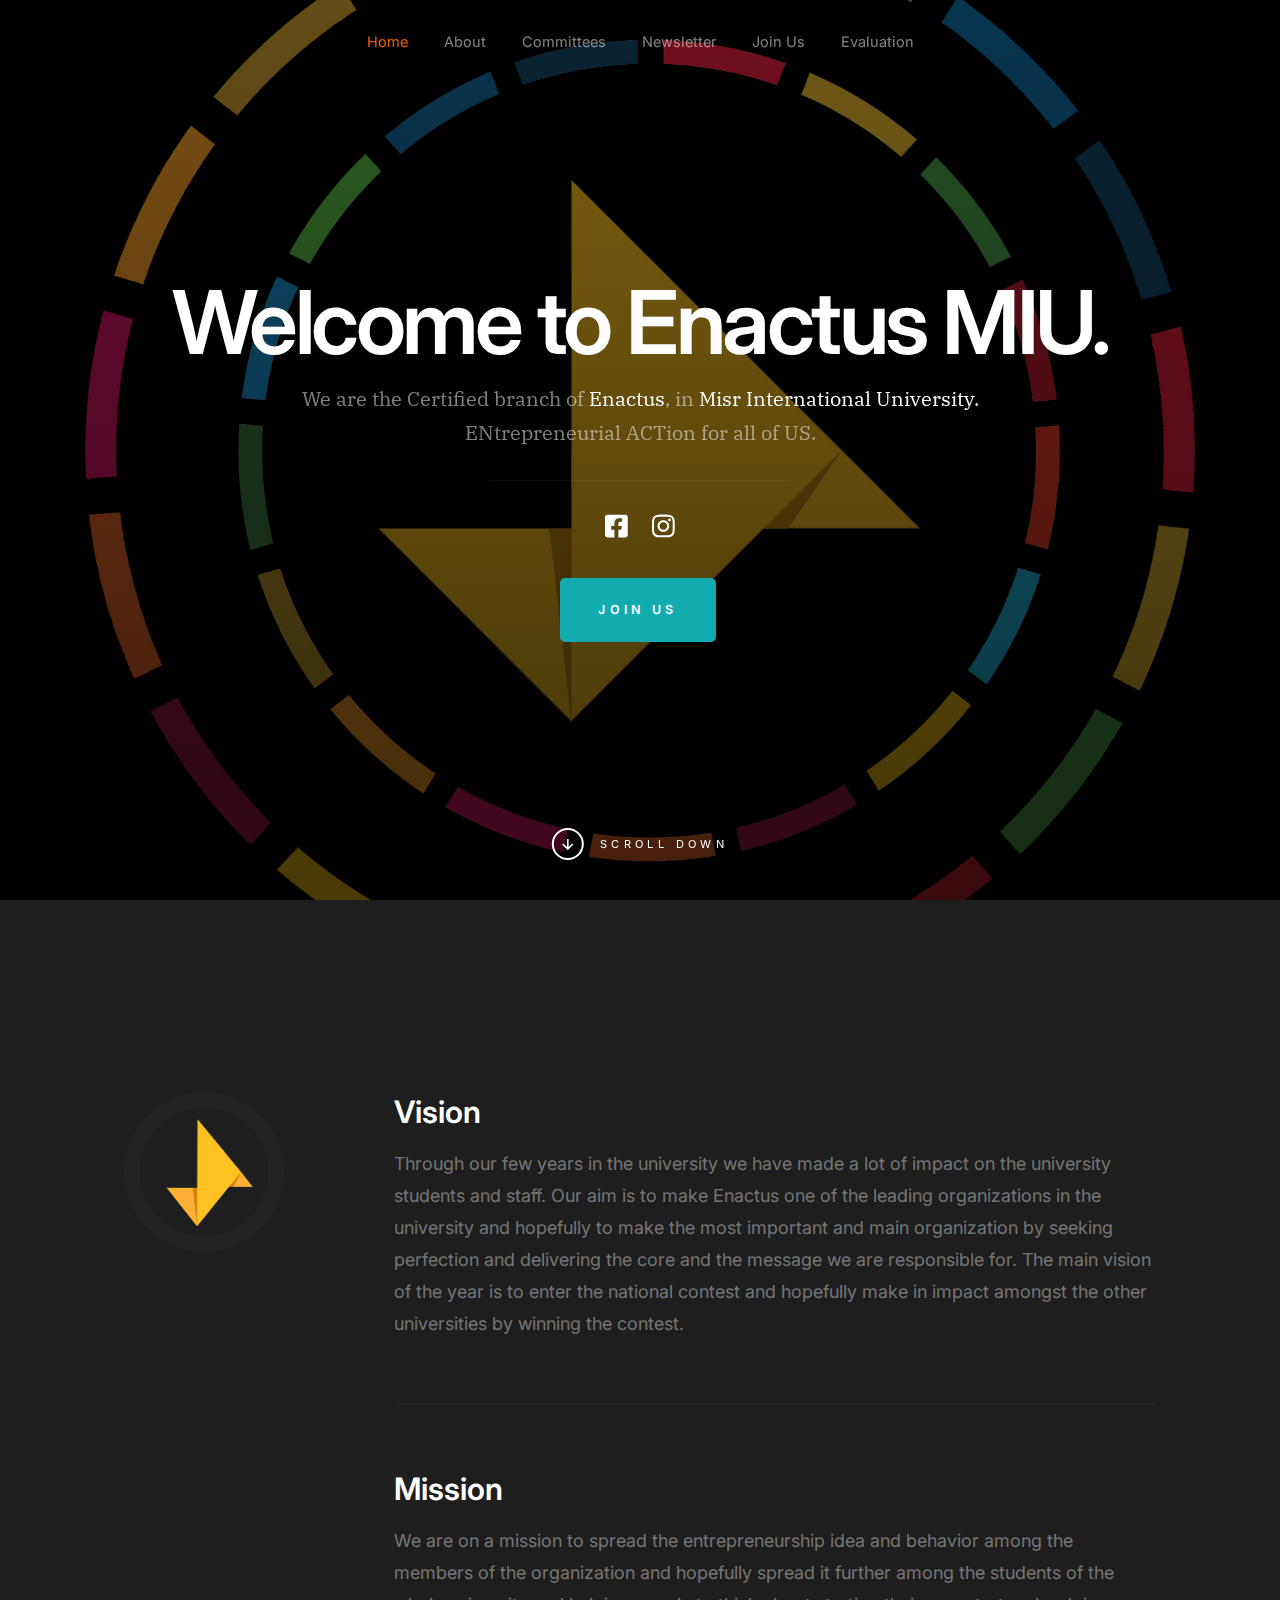
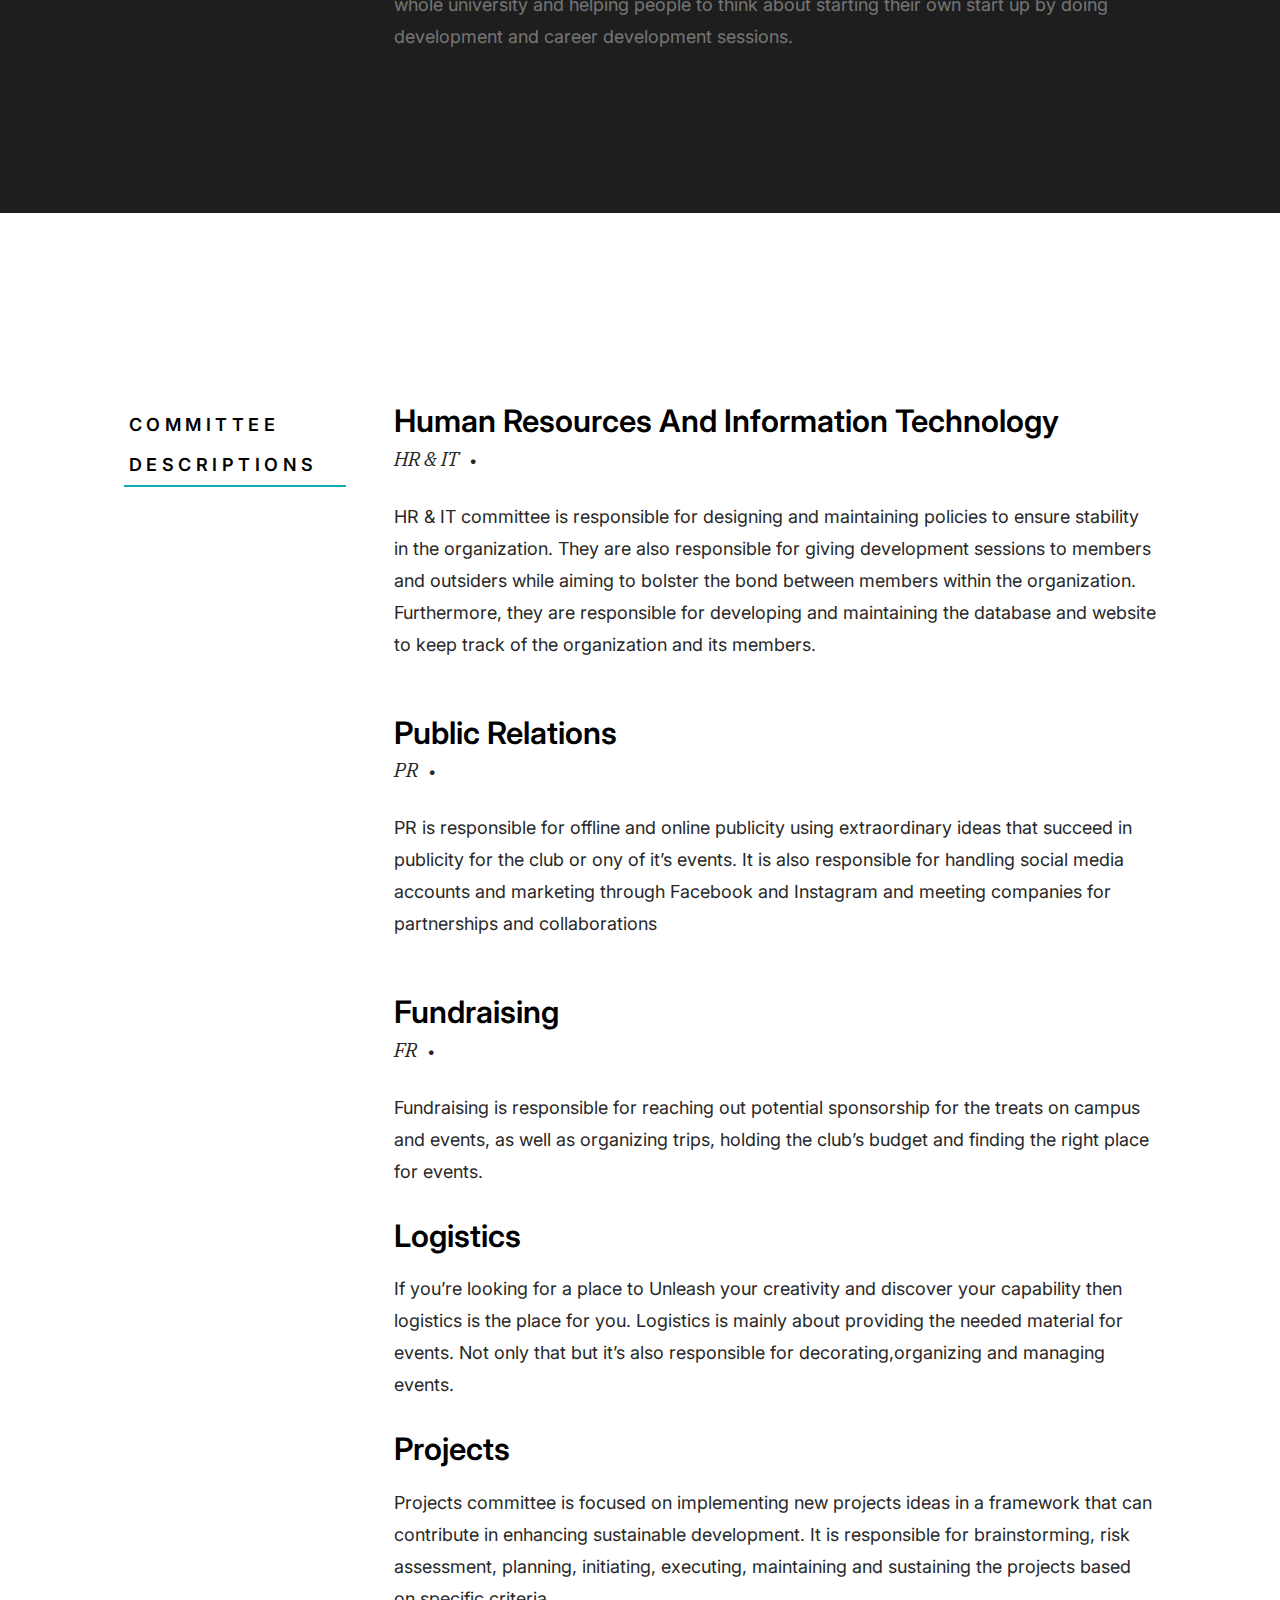
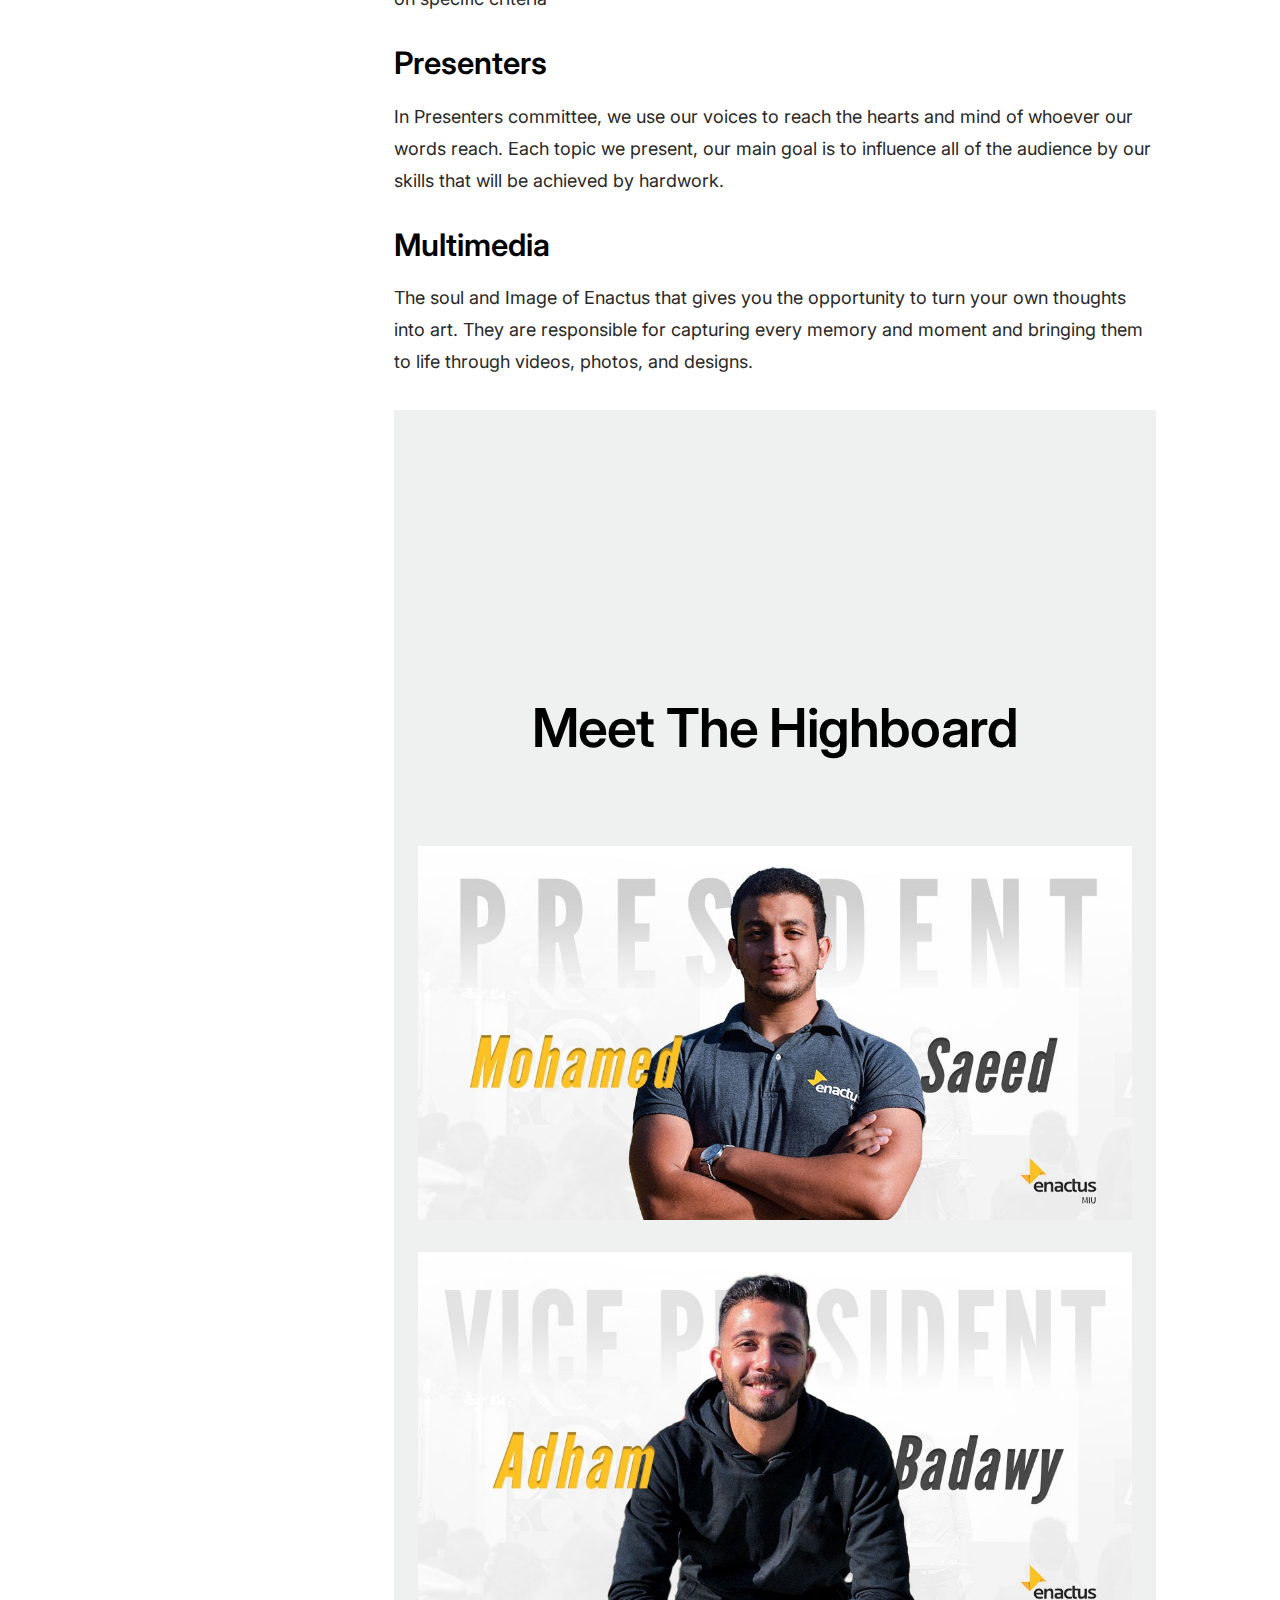
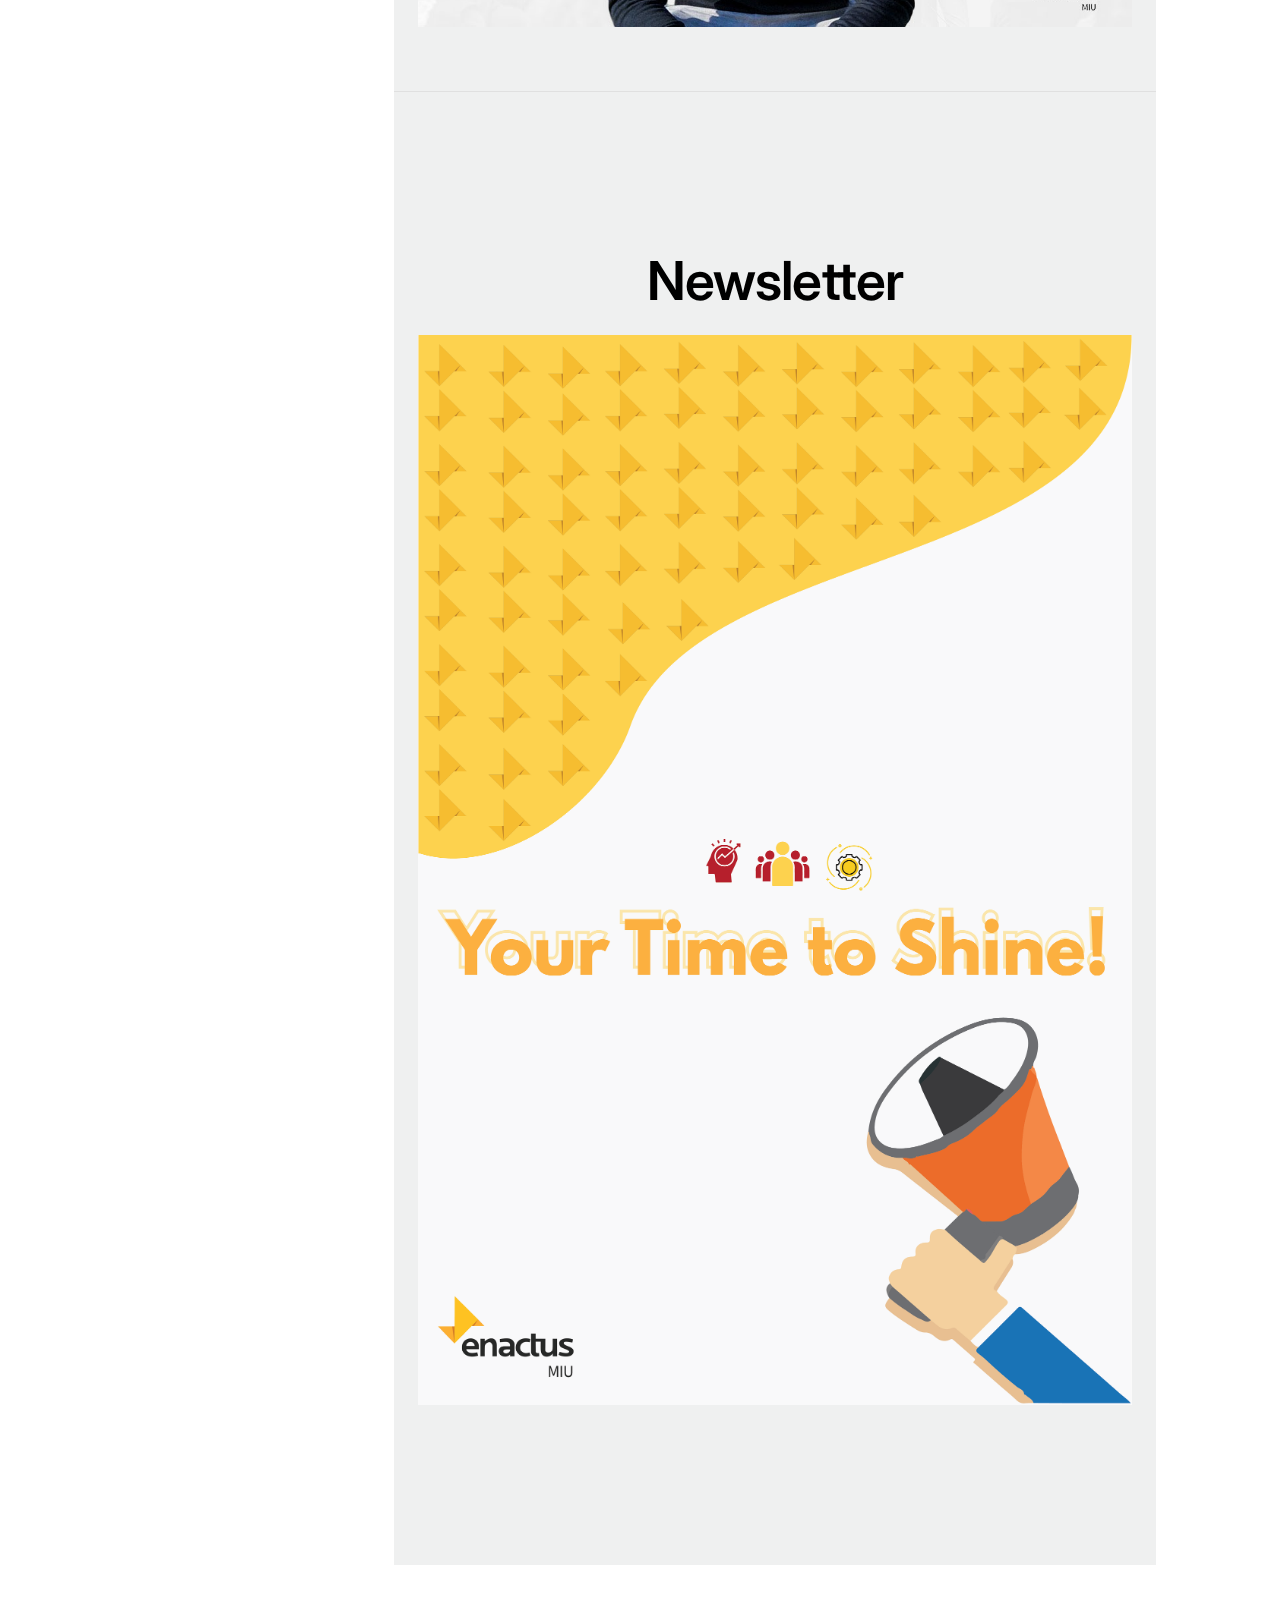
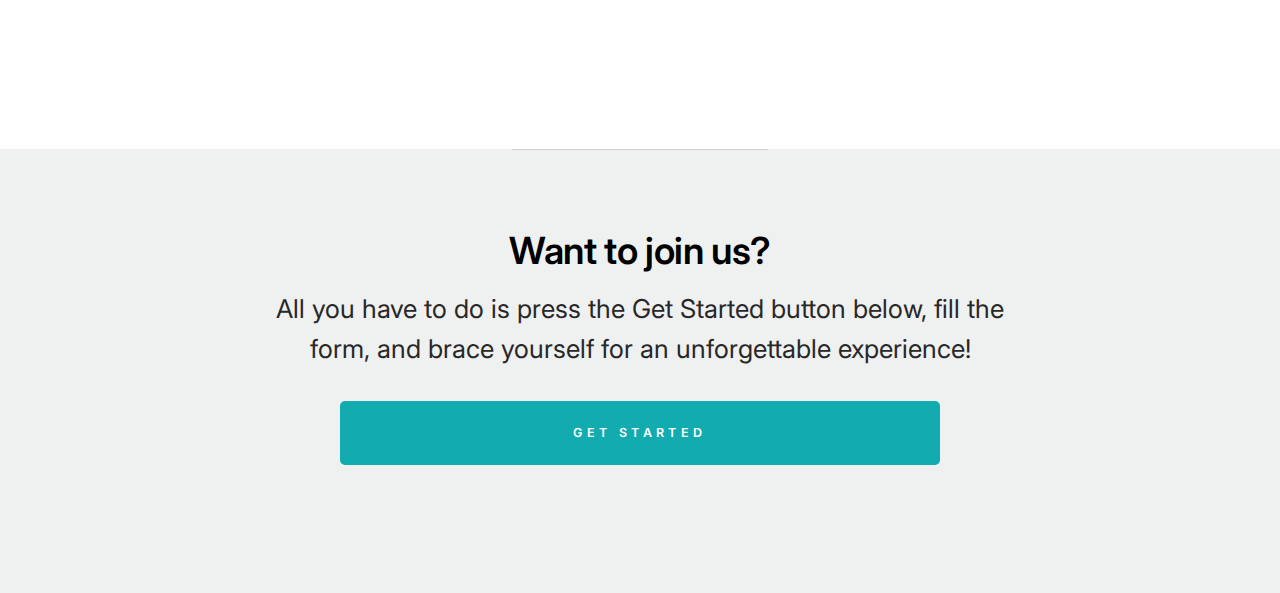
==== commit f80cd018: "new additions" ====
--- a/index.html
+++ b/index.html
@@ -90,6 +90,9 @@
                         <a href="https://instagram.com/enactusmiu?utm_medium=copy_link"><i class="fab fa-instagram" aria-hidden="true"></i></a>
                 
                     </div>
+                </br>
+                </br> 
+                    <a href="styles.html" class="btn btn--primary h-half-width">Join Us</a>
 
                 </div> <!-- end s-hero__content-about -->
 
@@ -278,7 +281,7 @@
 
         <div class="row s-portfolio__header">
             <div class="column large-12">
-                <h2>Meet The Highboard</h2>
+                <h1>Meet The Highboard</h1>
             </div>
         </div>
         <br>
@@ -312,42 +315,40 @@
 
              </div> <!-- end folio-item -->
 
- <br>
- <br>
  <hr>
-
     </a>
-
            <div class="row s-portfolio__header">
             <div class="column large-12">
-                <h2> Newsletter</h2>
+                <h1> Newsletter</h1>
      
 
             <div class="column folio-item">
                 <a href="#modal-06" class="folio-item__thumb">
-                    <img src="images/portfolio/event1.jpg" 
-                         srcset="images/portfolio/event1.jpg 1x, 
-                                 images/portfolio/event1.jpg 2x" alt="">
+                    <img src="images/portfolio/event1.png" 
+                         srcset="images/portfolio/event1.png 1x, 
+                                 images/portfolio/event1.png 2x" alt="">
                 </a>
             </div> <!-- end folio-item -->
-
+<!--    
             <div class="column folio-item">
-                <a href="#modal-07" class="folio-item__thumb">
-                    <img src="images/portfolio/event2.jpg" 
+             <a href="#modal-07" class="folio-item__thumb">
+                   <img src="images/portfolio/event2.jpg" 
                          srcset="images/portfolio/event2.jpg 1x, 
                                  images/portfolio/event2.jpg 2x" alt="">
                 </a>
+                -->
             </div> <!-- end folio-item -->
 </a>
-
+<!-- 
             <div class="column folio-item">
                 <a href="#modal-08" class="folio-item__thumb">
                     <img src="images/portfolio/event2.jpg" 
                          srcset="images/portfolio/event2.jpg 1x, 
                                  images/portfolio/event2.jpg 2x" alt="">
                 </a>
+                 -->
             </div> <!-- end folio-item -->
-
+  
      </div> <!-- end folio-list -->
 
         <!-- Modal Templates Popup
@@ -360,7 +361,7 @@
     
                 <div class="modal-popup__desc">
                      <h5>Mohamed Saeed</h5>
-                   <p>"SAEEEEDDDDD"</p>
+                   <p>"You can get everything in life, if you just help other people get what they want."</p>
                    
                 </div>
     
@@ -374,7 +375,7 @@
     
                 <div class="modal-popup__desc">
                     <h5>Adham Badawe</h5>
-                    <p>"Mon3emmm"</p>
+                    <p>"Be the change that you wish to see in the world."</p>
                    
                 </div>
     
@@ -417,15 +418,15 @@
 
         <div id="modal-06" hidden>
             <div class="modal-popup">
-                <img src="images/portfolio/gallery/event1.jpg" alt="" />
-    
-                <div class="modal-popup__desc">
-                    <h5>event1</h5>
-                    <p>Description</p>
-                    <ul class="modal-popup__cat">
-                        <li>Descriptionnn</li>
+                <img src="images/portfolio/gallery/event1.png" alt="" />
+    
+                <div class="modal-popup__desc">
+                    <h5>Members Recruitment</h5>
+                    <p>We’re now opening our doors to recruit new members </p>
+                    
+                        <!-- <li>Descriptionnn</li> -->
                       
-                    </ul>
+                    
                 </div>
     
               <a href="https://www.facebook.com/enactusmiu" class="modal-popup__details">Event Link</a>>
@@ -484,10 +485,7 @@
         <div class="row cta-content">
             <div class="column">
                 <p>
-            Lorem ipsum dolor sit, amet consectetur adipisicing elit. Inventore 
-                    vero quidem nobis maxime dolorem aliquam quisquam eum ipsum amet. Vitae 
-                    aut atque fuga dolorem. Vel voluptatibus fugiat nam. Impedit aperiam 
-                    nesciunt facilis! Porro architecto dicta inventore tempora ratione quia odio.
+               All you have to do is press the Get Started button below, fill the form, and brace yourself for an unforgettable experience!
                 </p>
   
 
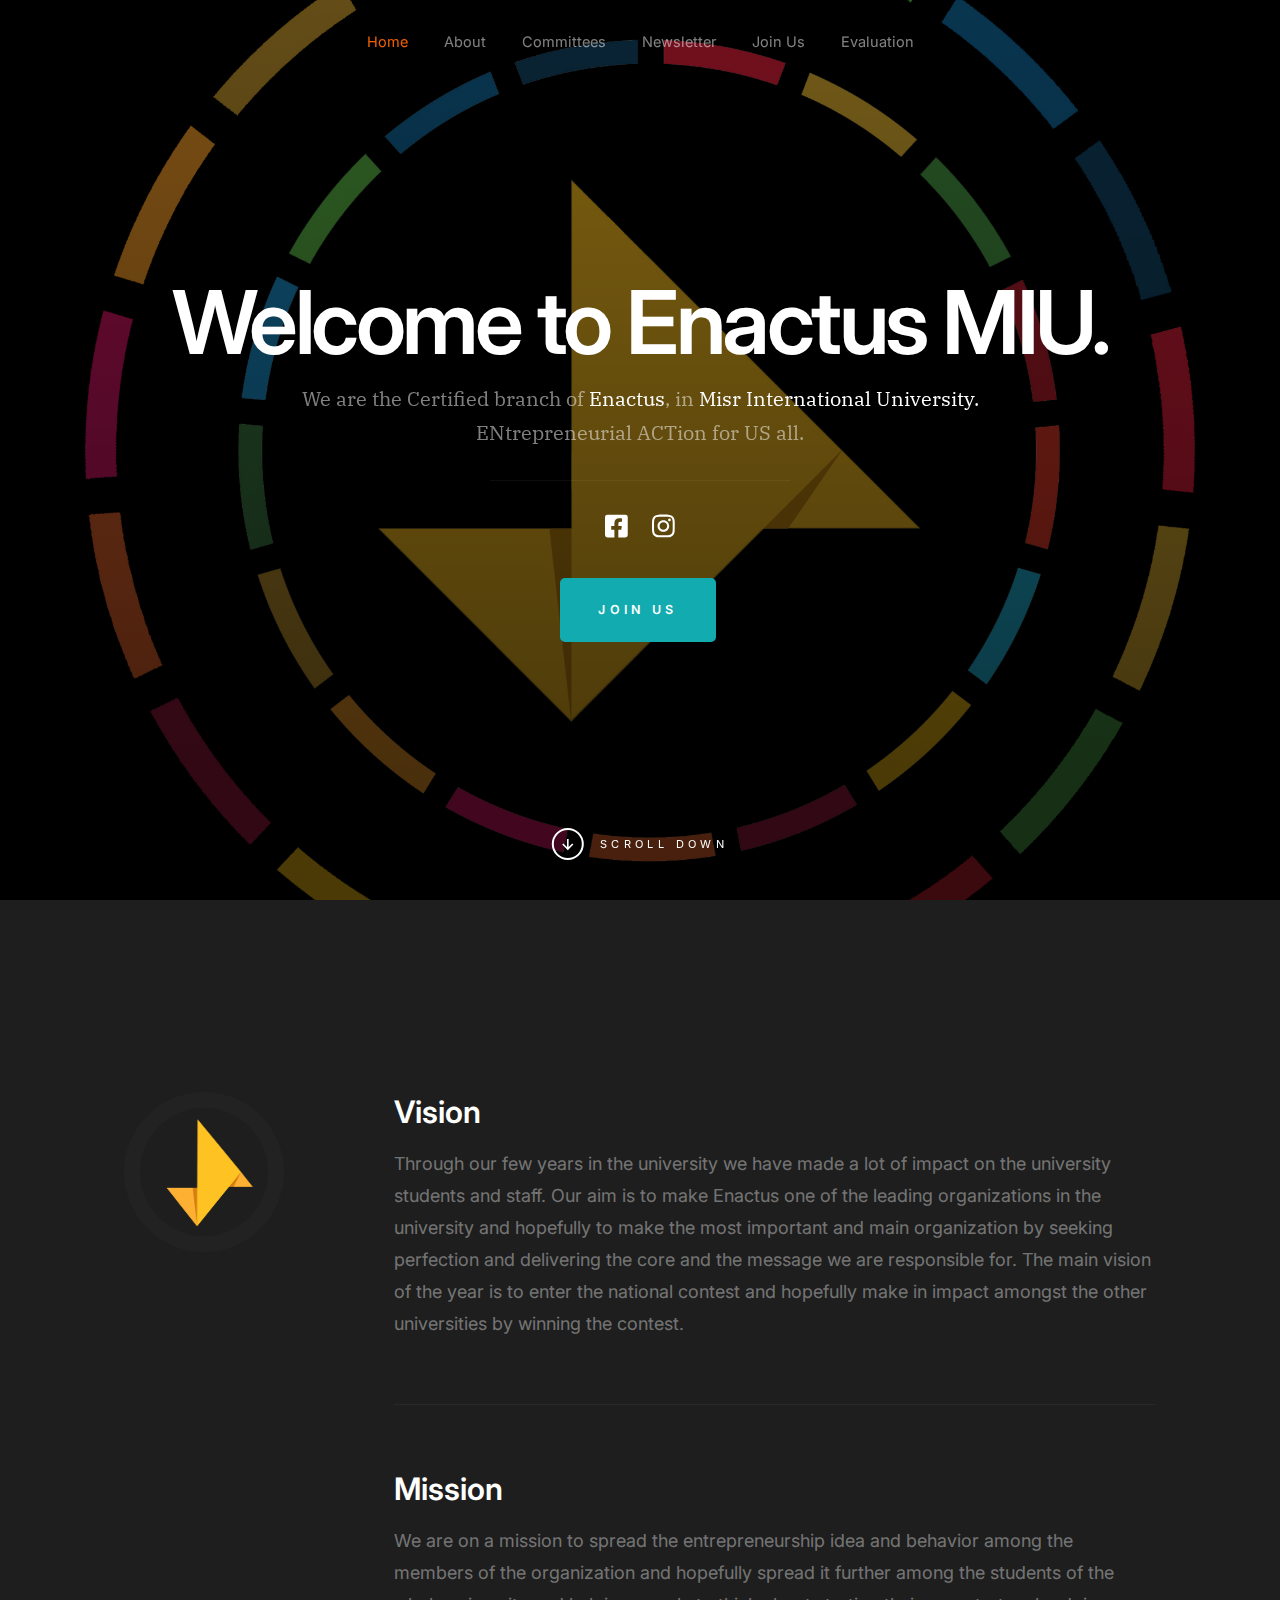
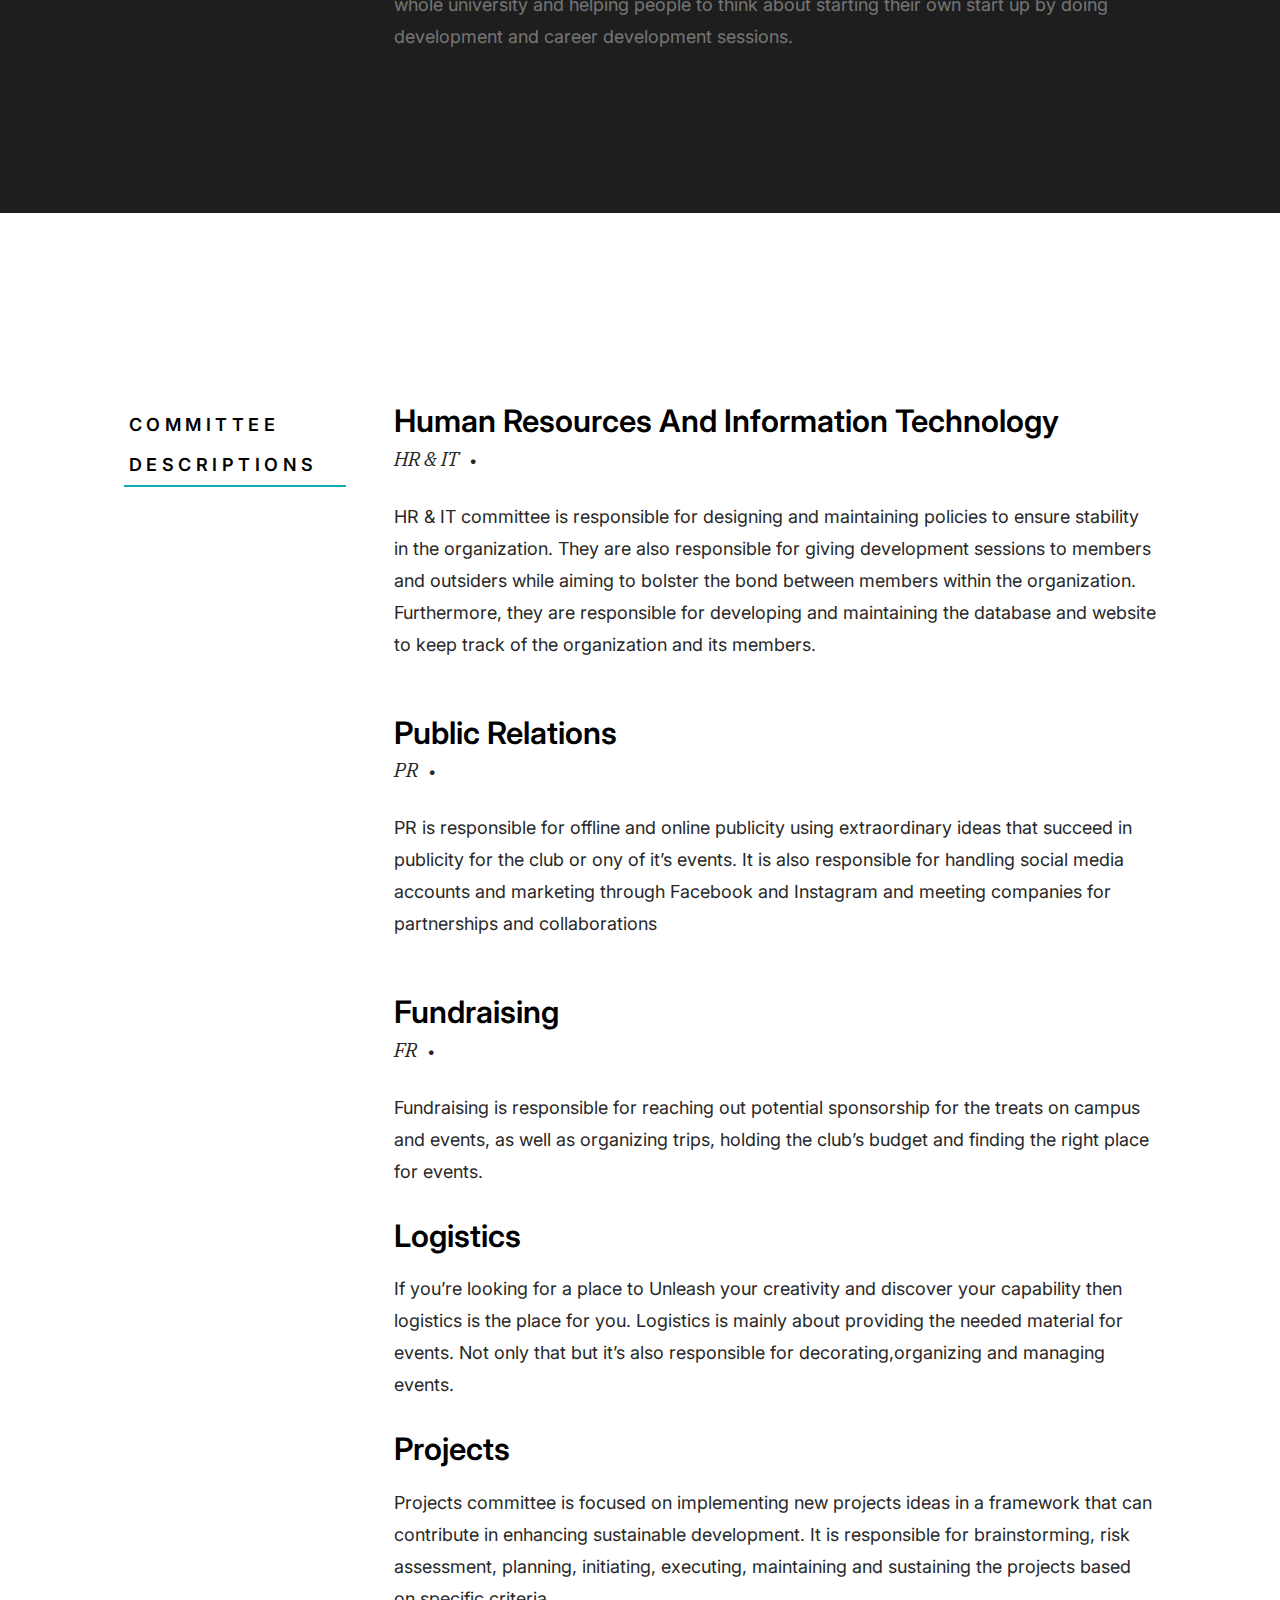
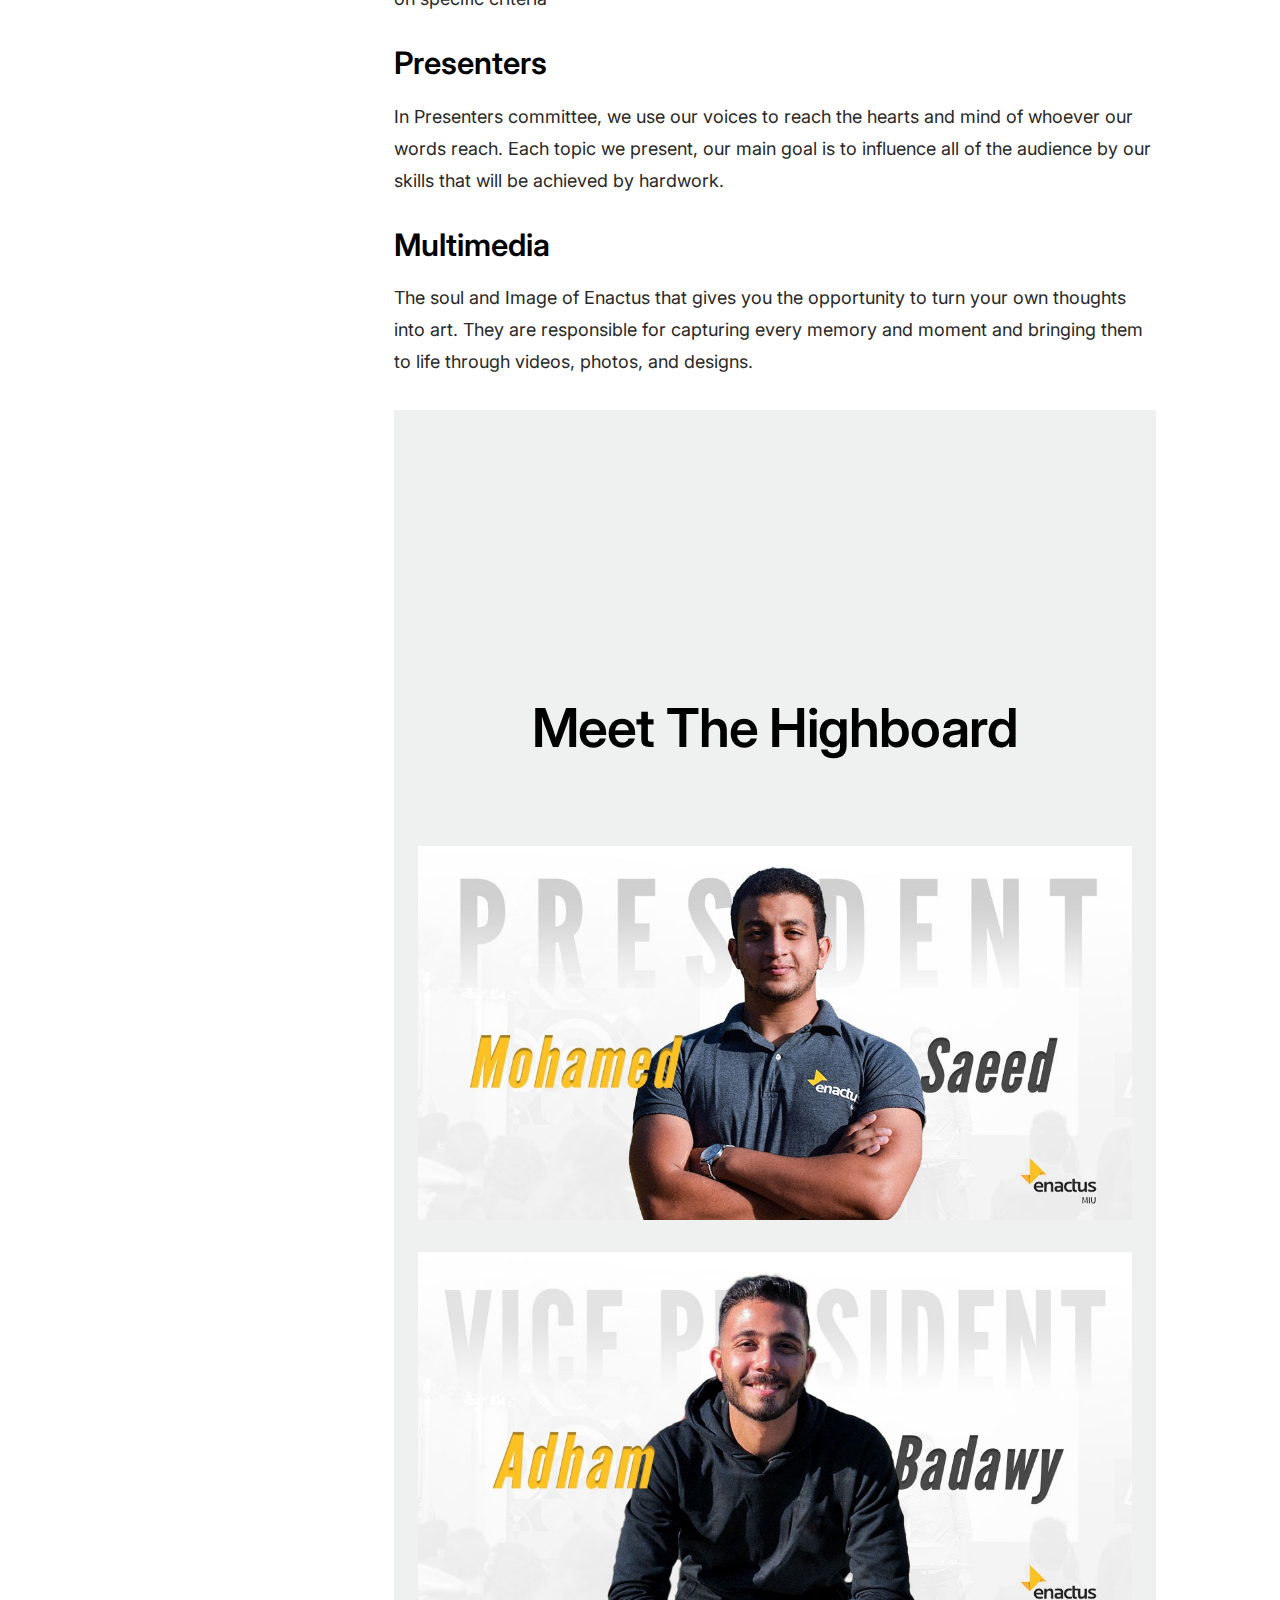
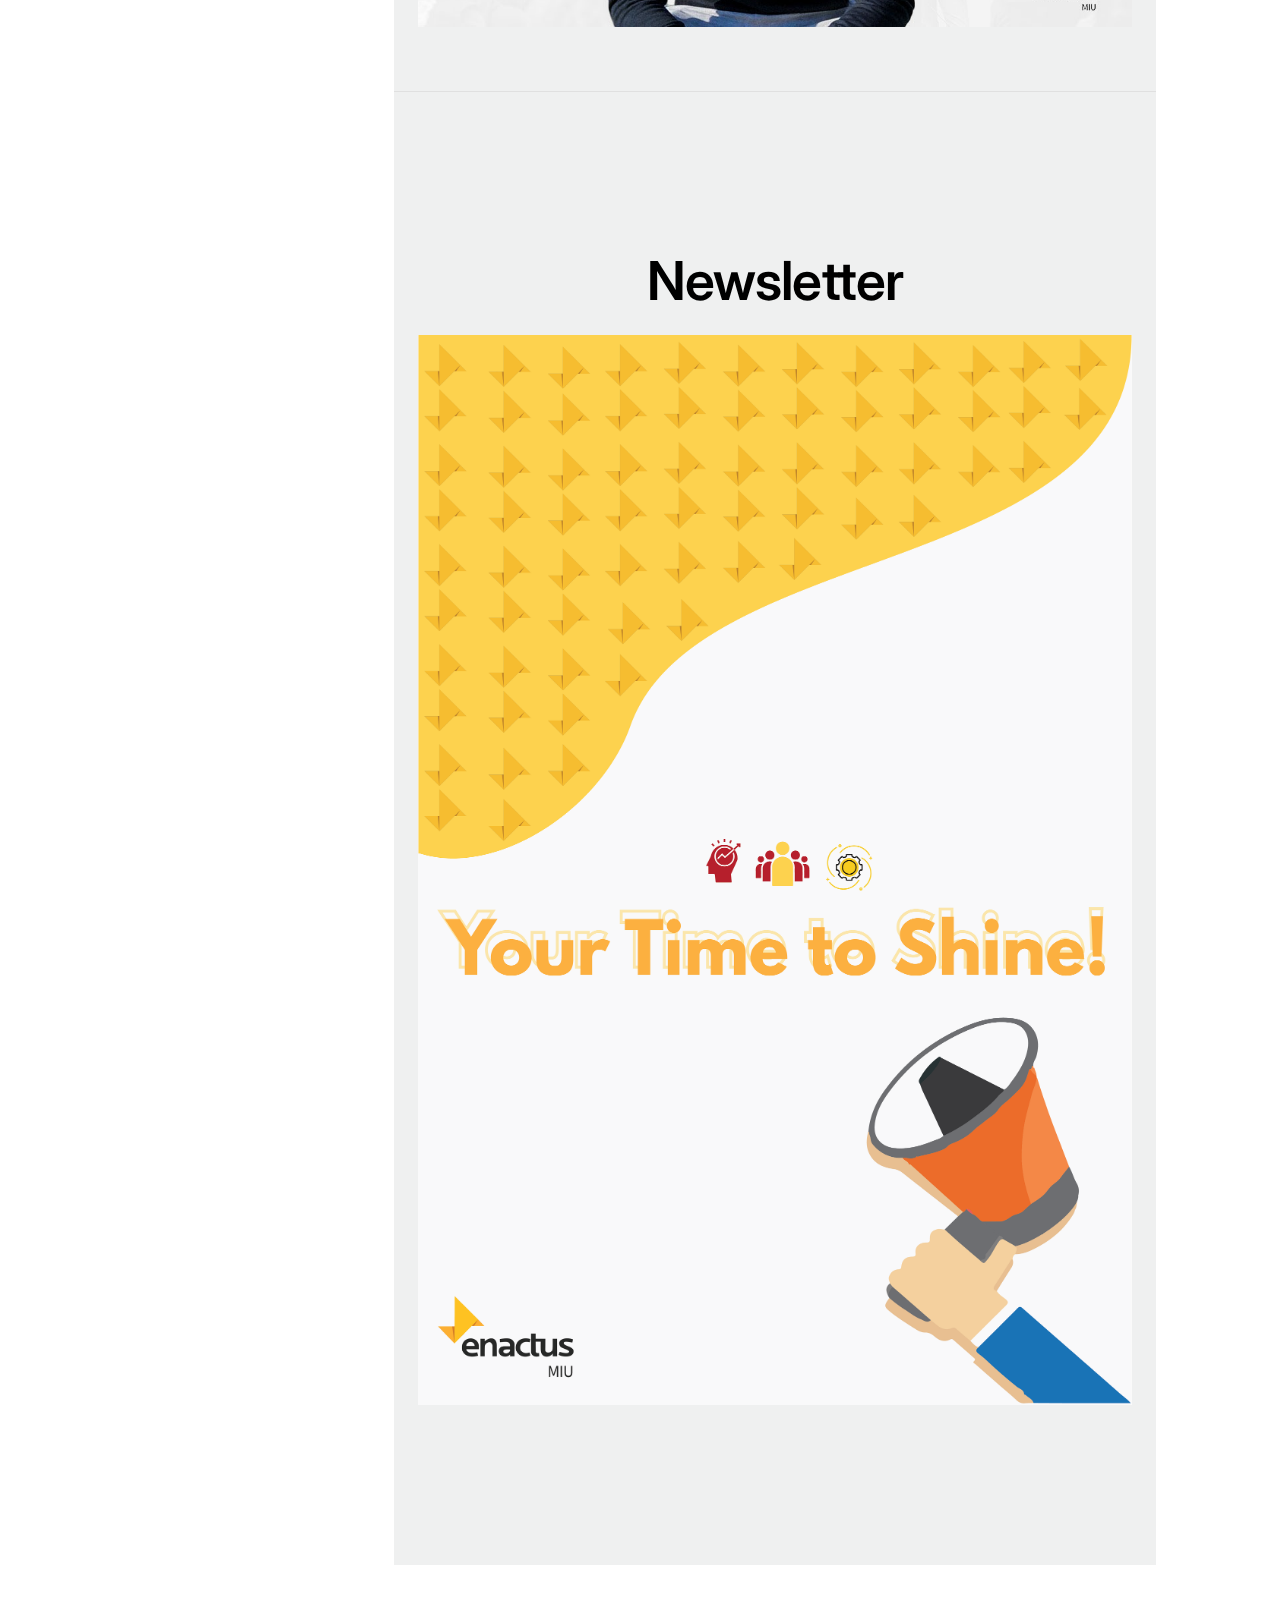
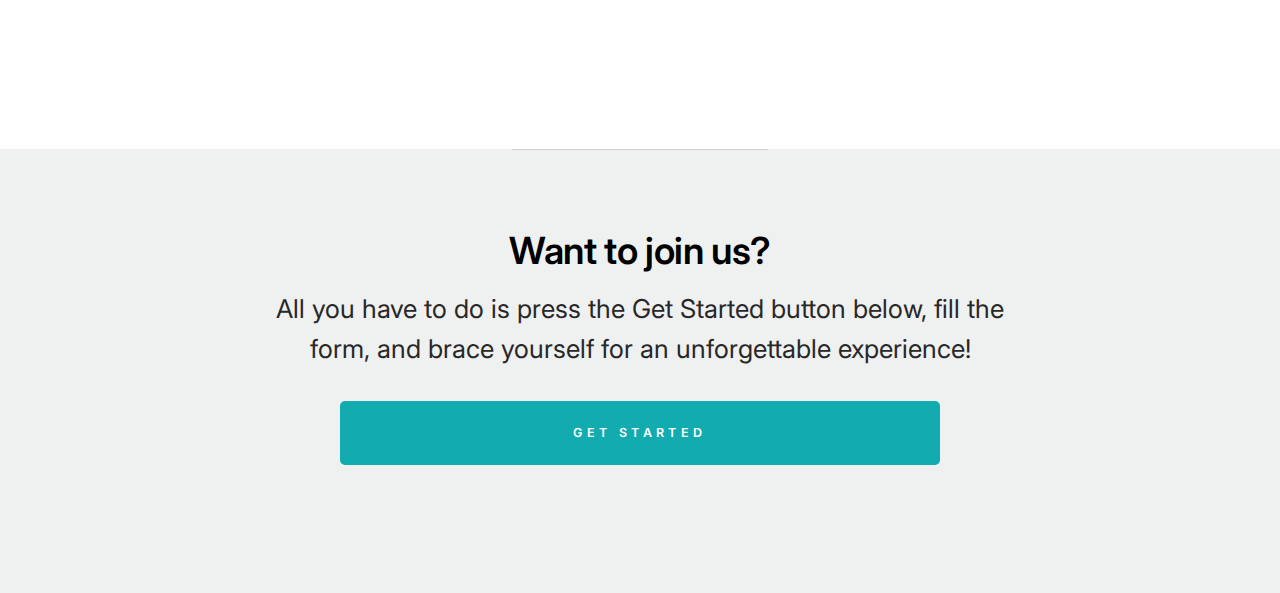
==== commit 284b6a80: "Update index.html" ====
--- a/index.html
+++ b/index.html
@@ -81,7 +81,7 @@
 
 
                     <h3>
-                    We are the Certified branch of <span>Enactus</span>, in <span>Misr International University.</span> ENtrepreneurial ACTion for all of US.
+                    We are the Certified branch of <span>Enactus</span>, in <span>Misr International University.</span> ENtrepreneurial ACTion for US all.
                     </h3>
 
                     <div class="s-hero__content-social">
